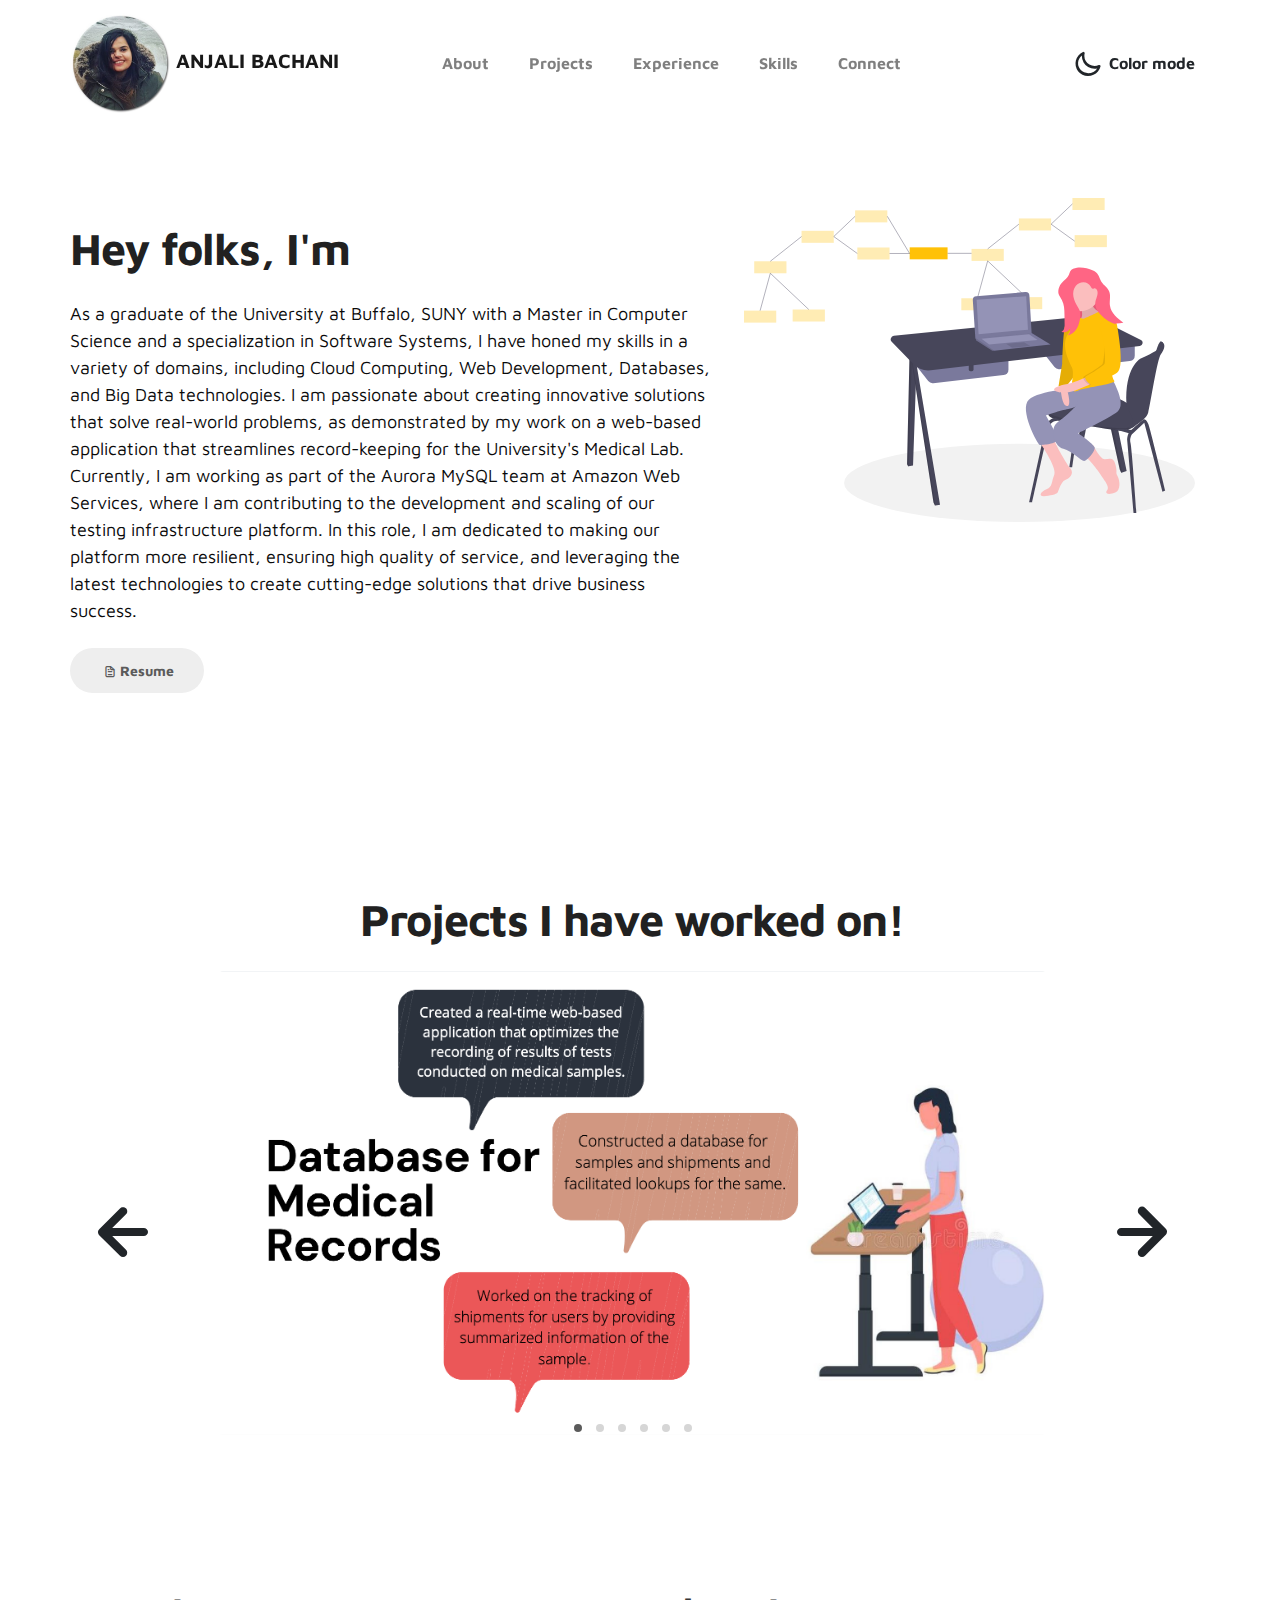
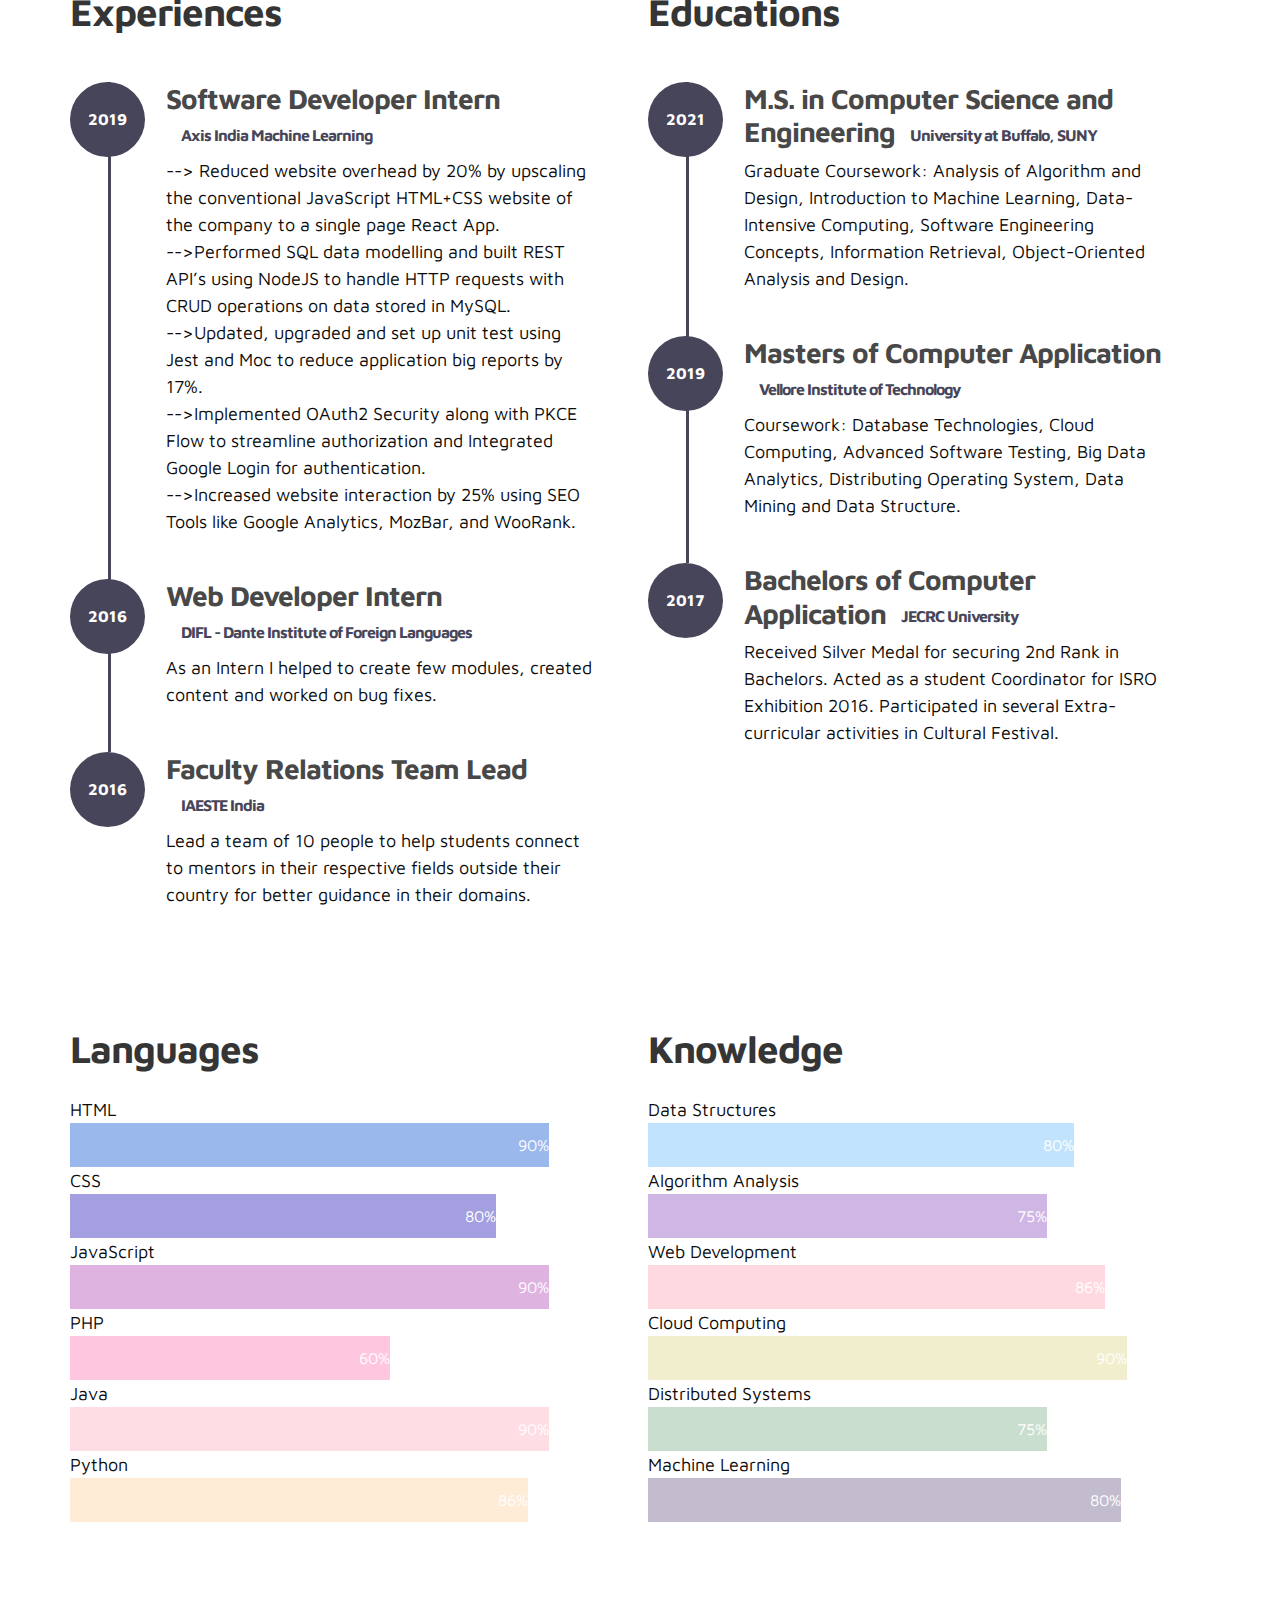
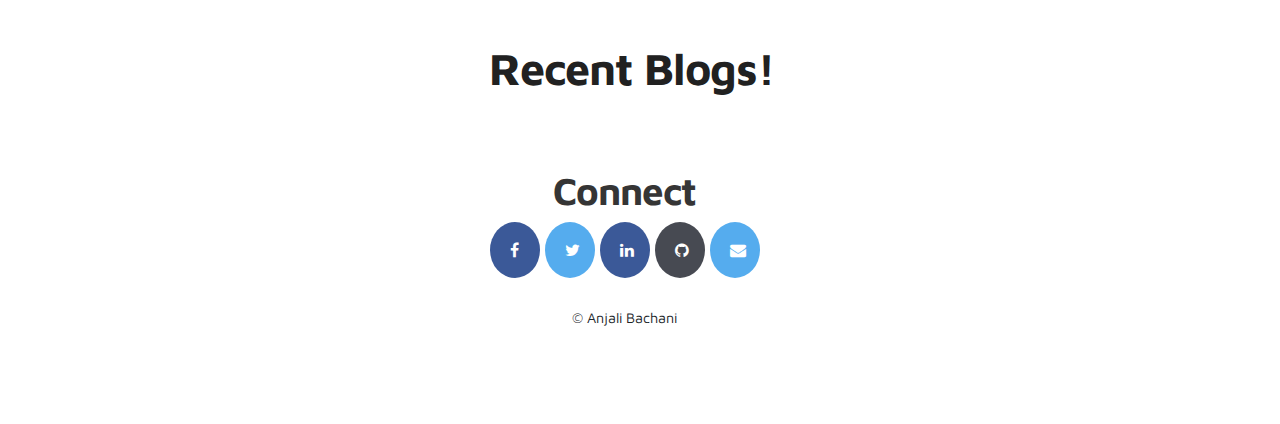
==== index.html @ e2a24930 "update" ====
<!doctype html>
<html lang="en">
  <head>
    <meta charset="utf-8">
    <meta name="viewport" content="width=device-width, initial-scale=1, shrink-to-fit=no">
    <meta name="description" content="My Personal website">
    <meta name="author" content="Anjali Bachani">
    <meta name="image" property="og:image" content="images/project/hello.png">
    <meta name="title" property="og:title" content="My Portfolio">
    <meta property="og:type" content="Website">
    <meta name="description" property="og:description" content="Designed with HTML, CSS, JavaScript, and version control through Git.">


    <title>Anjali Bachani</title>

    <link rel="stylesheet" href="css/bootstrap.min.css">
    <link rel="stylesheet" href="css/unicons.css">
    <link rel="stylesheet" href="css/owl.carousel.min.css">
    <link rel="stylesheet" href="css/owl.theme.default.min.css">

    <link rel="stylesheet" href="css/tooplate-style.css">
    
  </head>
  <body>

    <!-- MENU -->
    <nav class="navbar navbar-expand-sm navbar-light">
        <div class="container">
            <a class="navbar-brand" href="index.html"><i><img class="circle" src="images/project/project-image06.png" width="100" height="100"></i> ANJALI BACHANI</a>

            <button class="navbar-toggler" type="button" data-toggle="collapse" data-target="#navbarNav" aria-controls="navbarNav" aria-expanded="false"
                aria-label="Toggle navigation">
                <span class="navbar-toggler-icon"></span>
                <span class="navbar-toggler-icon"></span>
                <span class="navbar-toggler-icon"></span>
            </button>

            <div class="collapse navbar-collapse" id="navbarNav">
                <ul class="navbar-nav mx-auto">
                    <li class="nav-item">
                        <a href="#about" class="nav-link"><span data-hover="About">About</span></a>
                    </li>
                    <li class="nav-item">
                        <a href="#project" class="nav-link"><span data-hover="Projects">Projects</span></a>
                    </li>
                    <li class="nav-item">
                        <a href="#experience" class="nav-link"><span data-hover="Experience">Experience</span></a>
                    </li>
                    <li class="nav-item">
                        <a href="#skills" class="nav-link"><span data-hover="Skills">Skills</span></a>
                    </li>
                    <li class="nav-item">
                        <a href="#contact" class="nav-link"><span data-hover="Connect">Connect</span></a>
                    </li>
                </ul>

                <ul class="navbar-nav ml-lg-auto">
                    <div class="ml-lg-4">
                      <div class="color-mode d-lg-flex justify-content-center align-items-center">
                        <i class="color-mode-icon"></i>
                        Color mode
                      </div>
                    </div>
                </ul>
            </div>
        </div>
    </nav>

    <!-- ABOUT -->
    <section class="about full-screen d-lg-flex justify-content-center align-items-center" id="about">
        <div class="container">
            <div class="row">
                
                <div class="col-lg-7 col-md-12 col-12 d-flex align-items-center">
                    <div class="about-text">
                        <!--<small class="small-text">Welcome to <span class="mobile-block">my portfolio website!</span></small>-->
                        <h1 class="animated animated-text">
                            <span class="mr-2">Hey folks, I'm</span>
                                <div class="animated-info">
                                    <span class="animated-item">Anjali Bachani</span>
                                    <span class="animated-item">Grad Student</span>
                                    <span class="animated-item">Soft. Engineer</span>
                                </div>
                        </h1>

                        <p>As a graduate of the University at Buffalo, SUNY with a Master in Computer Science and a specialization in Software Systems, I have honed my skills in a variety of domains, including Cloud Computing, Web Development, Databases, and Big Data technologies. I am passionate about creating innovative solutions that solve real-world problems, as demonstrated by my work on a web-based application that streamlines record-keeping for the University's Medical Lab.</p>

                        <p>Currently, I am working as part of the Aurora MySQL team at Amazon Web Services, where I am contributing to the development and scaling of our testing infrastructure platform. In this role, I am dedicated to making our platform more resilient, ensuring high quality of service, and leveraging the latest technologies to create cutting-edge solutions that drive business success.</p>
                        
                        <div class="custom-btn-group mt-4">
                          <a href="Anjali_Bachani.pdf" class="btn mr-lg-2 custom-btn"><i class='uil uil-file-alt'></i>Resume</a>
                          
                        </div>
                    </div>
                </div>

                <div class="col-lg-5 col-md-12 col-12">
                    <div class="about-image svg">
                        <img src="images/undraw/undraw_software_engineer_lvl5.svg" class="img-fluid" alt="svg image">
                    </div>
                </div>

            </div>
        </div>
    </section>

    <!-- PROJECTS -->
    <section class="project py-5" id="project">
        <div class="container">
                
                <div class="row">
                  <div class="col-lg-11 text-center mx-auto col-12">

                      <div class="col-lg-8 mx-auto">
                        <h1>Projects I have worked on!</h1>
                      </div>

                      <div class="owl-carousel owl-theme">
                        <div class="item">
                          <div class="project-info">
                            <img src="images/project/project-image01.png" class="img-fluid" alt="project image">
                          </div>
                        </div>

                        <div class="item">
                          <div class="project-info">
                            <img src="images/project/project-image02.png" class="img-fluid" alt="project image">
                          </div>
                        </div>

                        <div class="item">
                          <div class="project-info">
                            <img src="images/project/project-image03.png" class="img-fluid" alt="project image">
                          </div>
                        </div>

                        <div class="item">
                          <div class="project-info">
                            <img src="images/project/project-image04.png" class="img-fluid" alt="project image">
                          </div>
                        </div>

                        <div class="item">
                          <div class="project-info">
                            <img src="images/project/project-image05.png" class="img-fluid" alt="project image">
                          </div>
                        </div>

                        <div class="item">
                          <div class="project-info">
                            <img src="images/project/project-image07.png" class="img-fluid" alt="project image">
                          </div>
                        </div>
                      </div>

                  </div>
                </div>
        </div>
    </section>

    <!-- FEATURES -->
    <section class="resume py-5 d-lg-flex justify-content-center align-items-center" id="experience">
        <div class="container">
            <div class="row">

                <div class="col-lg-6 col-12">
                  <h2 class="mb-4">Experiences</h2>

                    <div class="timeline">
                        <div class="timeline-wrapper">
                             <div class="timeline-yr">
                                  <span>2019</span>
                             </div>
                             <div class="timeline-info">
                                  <h3><span>Software Developer Intern</span><small>Axis India Machine Learning</small></h3>
                                  <p>--> Reduced website overhead by 20% by upscaling the conventional JavaScript HTML+CSS website of the company to a single page React App.</p>
                                  <p>-->Performed SQL data modelling and built REST API’s using NodeJS to handle HTTP requests with CRUD operations on data stored in MySQL.</p>
                                  <p>-->Updated, upgraded and set up unit test using Jest and Moc to reduce application big reports by 17%.</p>
                                  <p>-->Implemented OAuth2 Security along with PKCE Flow to streamline authorization and Integrated Google Login for authentication.</p>
                                  <p>-->Increased website interaction by 25% using SEO Tools like Google Analytics, MozBar, and WooRank.</p>
                             </div>
                        </div>

                        <div class="timeline-wrapper">
                            <div class="timeline-yr">
                                <span>2016</span>
                            </div>
                            <div class="timeline-info">
                                <h3><span>Web Developer Intern</span><small>DIFL - Dante Institute of Foreign Languages</small></h3>
                                <p>As an Intern I helped to create few modules, created content and worked on bug fixes.</p>
                            </div>
                        </div>

                        <div class="timeline-wrapper">
                            <div class="timeline-yr">
                                <span>2016</span>
                            </div>
                            <div class="timeline-info">
                                <h3><span>Faculty Relations Team Lead<small>IAESTE India</small></h3>
                                <p>Lead a team of 10 people to help students connect to mentors in their respective fields outside their country for better guidance in their domains.</p>
                            </div>
                        </div>
                    </div>
                </div>

                <div class="col-lg-6 col-12">
                  <h2 class="mb-4 mobile-mt-2">Educations</h2>

                    <div class="timeline">
                        <div class="timeline-wrapper">
                             <div class="timeline-yr">
                                  <span>2021</span>
                             </div>
                             <div class="timeline-info">
                                  <h3><span>M.S. in Computer Science and Engineering</span><small>University at Buffalo, SUNY</small></h3>
                                  <p>Graduate Coursework:
                                    Analysis of Algorithm and Design, Introduction to Machine Learning, Data-Intensive Computing, Software Engineering Concepts, Information Retrieval, Object-Oriented Analysis and Design.</p>
                             </div>
                        </div>

                        <div class="timeline-wrapper">
                            <div class="timeline-yr">
                                <span>2019</span>
                            </div>
                            <div class="timeline-info">
                                <h3><span>Masters of Computer Application</span><small>Vellore Institute of Technology</small></h3>
                                <p>Coursework:
                                  Database Technologies, Cloud Computing, Advanced Software Testing, Big Data Analytics, Distributing Operating System, Data Mining and Data Structure.</p>
                            </div>
                        </div>
                        
                        <div class="timeline-wrapper">
                            <div class="timeline-yr">
                                <span>2017</span>
                            </div>
                            <div class="timeline-info">
                                <h3><span>Bachelors of Computer Application</span><small>JECRC University</small></h3>
                                <p>Received Silver Medal for securing 2nd Rank in Bachelors. Acted as a student Coordinator for ISRO Exhibition 2016. Participated in several Extra-curricular activities in Cultural Festival.</p>
                            </div>
                        </div>

                    </div>
                </div>
                
            </div>
        </div>
    </section>

    <section class="resume py-5 d-lg-flex justify-content-center align-items-center" id="skills">
        <div class="container">
                <div class="row">
                  <div class="col-lg-6 col-12">

                      <h2 class="mb-4">Languages</h2>

                          <p>HTML</p>
                          <div class="container">
                            <div class="skills html">90% </div>
                          </div>

                          <p>CSS</p>
                          <div class="container">
                            <div class="skills css">80% </div>
                          </div>

                          <p>JavaScript</p>
                          <div class="container">
                            <div class="skills js">90% </div>
                          </div>

                          <p>PHP</p>
                          <div class="container">
                            <div class="skills php">60% </div>
                          </div>

                            <p>Java</p>
                            <div class="container">
                              <div class="skills java">90% </div>
                            </div>

                            <p>Python</p>
                            <div class="container">
                              <div class="skills python">86% </div>
                            </div>

                    </div>

                        <div class="col-lg-6 col-12">
                          <h2 class="mb-4 mobile-mt-2">Knowledge</h2>

                            <p>Data Structures</p>
                            <div class="container">
                              <div class="skills data">80% </div>
                            </div>

                            <p>Algorithm Analysis</p>
                            <div class="container">
                              <div class="skills algo">75% </div>
                            </div>

                            <p>Web Development</p>
                            <div class="container">
                              <div class="skills wd">86% </div>
                            </div>
                            <p>Cloud Computing</p>
                            <div class="container">
                              <div class="skills cc">90% </div>
                            </div>

                            <p>Distributed Systems</p>
                            <div class="container">
                              <div class="skills ds">75% </div>
                            </div>

                            <p>Machine Learning</p>
                            <div class="container">
                              <div class="skills ml">80% </div>
                            </div>
                          </div>
                </div>
        </div>
      </section>
      <section class="project py-5" id="project">
        <div class="container">
                
                <div class="row">
                  <div class="col-lg-11 text-center mx-auto col-12">

                      <div class="col-lg-8 mx-auto">
                        <h1>Recent Blogs!</h1>
                      </div>
           


    <!-- FOOTER -->
      <footer class="footer py-5" id="contact">
          <div class="container">
               <div class="row">
                    <div class="col-lg-11 text-center mx-auto col-12">  
                      <div class="col-lg-8 mx-auto">  
                        <h2>Connect</h2> 
                      <!-- Add icon library -->
                      <link rel="stylesheet" href="https://cdnjs.cloudflare.com/ajax/libs/font-awesome/4.7.0/css/font-awesome.min.css">
                        <!-- Add font awesome icons -->
                        <a href="https://www.facebook.com/anjali.bachani.9/" class="fa fa-facebook"></a>
                        <a href="https://twitter.com/Anjali77623049" class="fa fa-twitter"></a>    
                        <a href="https://www.linkedin.com/in/anjalibachani/" class="fa fa-linkedin"></a>
                        <a href="https://github.com/anjalibachani" class="fa fa-github"></a>
                        <a href="mailto:abachani@buffalo.edu" class="fa fa-envelope"></a>
                        <ul class="copyright">
							<li>&copy; Anjali Bachani</li>
					  	</ul>
                      </div>
                      </div>
                    </div>
              </div>
          </div>
      </footer>

    <script src="js/jquery-3.3.1.min.js"></script>
    <script src="js/popper.min.js"></script>
    <script src="js/bootstrap.min.js"></script>
    <script src="js/Headroom.js"></script>
    <script src="js/jQuery.headroom.js"></script>
    <script src="js/owl.carousel.min.js"></script>
    <script src="js/smoothscroll.js"></script>
    <script src="js/custom.js"></script>

  </body>
</html>
---- css/unicons.css ----
@font-face {
  font-family: 'unicons';
  src: url('../font/unicons.eot?42479262');
  src: url('../font/unicons.eot?42479262#iefix') format('embedded-opentype'),
       url('../font/unicons.woff2?42479262') format('woff2'),
       url('../font/unicons.woff?42479262') format('woff'),
       url('../font/unicons.ttf?42479262') format('truetype'),
       url('../font/unicons.svg?42479262#unicons') format('svg');
  font-weight: normal;
  font-style: normal;
}
/* Chrome hack: SVG is rendered more smooth in Windozze. 100% magic, uncomment if you need it. */
/* Note, that will break hinting! In other OS-es font will be not as sharp as it could be */
/*
@media screen and (-webkit-min-device-pixel-ratio:0) {
  @font-face {
    font-family: 'unicons';
    src: url('../font/unicons.svg?42479262#unicons') format('svg');
  }
}
*/
 
 [class^="uil-"]:before, [class*=" uil-"]:before {
  font-family: "unicons";
  font-style: normal;
  font-weight: normal;
  speak: none;
 
  display: inline-block;
  text-decoration: inherit;
  width: 1em;
  margin-right: .2em;
  text-align: center;
  /* opacity: .8; */
 
  /* For safety - reset parent styles, that can break glyph codes*/
  font-variant: normal;
  text-transform: none;
 
  /* fix buttons height, for twitter bootstrap */
  line-height: 1em;
 
  /* Animation center compensation - margins should be symmetric */
  /* remove if not needed */
  margin-left: .2em;
 
  /* you can be more comfortable with increased icons size */
  /* font-size: 120%; */
 
  /* Font smoothing. That was taken from TWBS */
  -webkit-font-smoothing: antialiased;
  -moz-osx-font-smoothing: grayscale;
 
  /* Uncomment for 3D effect */
  /* text-shadow: 1px 1px 1px rgba(127, 127, 127, 0.3); */
}
 
.uil-abacus:before { content: '\e800'; } /* '' */
.uil-accessible-icon-alt:before { content: '\e801'; } /* '' */
.uil-adjust-alt:before { content: '\e802'; } /* '' */
.uil-adjust-circle:before { content: '\e803'; } /* '' */
.uil-adjust-half:before { content: '\e804'; } /* '' */
.uil-adjust:before { content: '\e805'; } /* '' */
.uil-airplay:before { content: '\e806'; } /* '' */
.uil-align-alt:before { content: '\e807'; } /* '' */
.uil-align-center-alt:before { content: '\e808'; } /* '' */
.uil-align-center-h:before { content: '\e809'; } /* '' */
.uil-align-center-justify:before { content: '\e80a'; } /* '' */
.uil-align-center-v:before { content: '\e80b'; } /* '' */
.uil-align-center:before { content: '\e80c'; } /* '' */
.uil-align-justify:before { content: '\e80d'; } /* '' */
.uil-align-left-justify:before { content: '\e80e'; } /* '' */
.uil-align-left:before { content: '\e80f'; } /* '' */
.uil-align-letter-right:before { content: '\e810'; } /* '' */
.uil-align-right-justify:before { content: '\e811'; } /* '' */
.uil-align-right:before { content: '\e812'; } /* '' */
.uil-align:before { content: '\e813'; } /* '' */
.uil-ambulance:before { content: '\e814'; } /* '' */
.uil-analysis:before { content: '\e815'; } /* '' */
.uil-analytics:before { content: '\e816'; } /* '' */
.uil-anchor:before { content: '\e817'; } /* '' */
.uil-android-phone-slash:before { content: '\e818'; } /* '' */
.uil-angle-double-down:before { content: '\e819'; } /* '' */
.uil-angle-double-left:before { content: '\e81a'; } /* '' */
.uil-angle-double-right:before { content: '\e81b'; } /* '' */
.uil-angle-double-up:before { content: '\e81c'; } /* '' */
.uil-angle-down:before { content: '\e81d'; } /* '' */
.uil-angle-left:before { content: '\e81e'; } /* '' */
.uil-angle-right-b:before { content: '\e81f'; } /* '' */
.uil-angle-right:before { content: '\e820'; } /* '' */
.uil-angle-up:before { content: '\e821'; } /* '' */
.uil-annoyed-alt:before { content: '\e822'; } /* '' */
.uil-annoyed:before { content: '\e823'; } /* '' */
.uil-apps:before { content: '\e824'; } /* '' */
.uil-archive-alt:before { content: '\e825'; } /* '' */
.uil-archive:before { content: '\e826'; } /* '' */
.uil-arrow-break:before { content: '\e827'; } /* '' */
.uil-arrow-circle-down:before { content: '\e828'; } /* '' */
.uil-arrow-circle-left:before { content: '\e829'; } /* '' */
.uil-arrow-circle-right:before { content: '\e82a'; } /* '' */
.uil-arrow-circle-up:before { content: '\e82b'; } /* '' */
.uil-arrow-compress-h:before { content: '\e82c'; } /* '' */
.uil-arrow-down-left:before { content: '\e82d'; } /* '' */
.uil-arrow-down-right:before { content: '\e82e'; } /* '' */
.uil-arrow-down:before { content: '\e82f'; } /* '' */
.uil-arrow-from-right:before { content: '\e830'; } /* '' */
.uil-arrow-from-top:before { content: '\e831'; } /* '' */
.uil-arrow-growth:before { content: '\e832'; } /* '' */
.uil-arrow-left:before { content: '\e833'; } /* '' */
.uil-arrow-random:before { content: '\e834'; } /* '' */
.uil-arrow-resize-diagonal:before { content: '\e835'; } /* '' */
.uil-arrow-right:before { content: '\e836'; } /* '' */
.uil-arrow-to-bottom:before { content: '\e837'; } /* '' */
.uil-arrow-to-right:before { content: '\e838'; } /* '' */
.uil-arrow-up-left:before { content: '\e839'; } /* '' */
.uil-arrow-up-right:before { content: '\e83a'; } /* '' */
.uil-arrow-up:before { content: '\e83b'; } /* '' */
.uil-arrows-h-alt:before { content: '\e83c'; } /* '' */
.uil-arrows-h:before { content: '\e83d'; } /* '' */
.uil-arrows-left-down:before { content: '\e83e'; } /* '' */
.uil-arrows-maximize:before { content: '\e83f'; } /* '' */
.uil-arrows-merge:before { content: '\e840'; } /* '' */
.uil-arrows-resize-h:before { content: '\e841'; } /* '' */
.uil-arrows-resize-v:before { content: '\e842'; } /* '' */
.uil-arrows-resize:before { content: '\e843'; } /* '' */
.uil-arrows-right-down:before { content: '\e844'; } /* '' */
.uil-arrows-shrink-h:before { content: '\e845'; } /* '' */
.uil-arrows-shrink-v:before { content: '\e846'; } /* '' */
.uil-arrows-up-right:before { content: '\e847'; } /* '' */
.uil-arrows-v-alt:before { content: '\e848'; } /* '' */
.uil-arrows-v:before { content: '\e849'; } /* '' */
.uil-at:before { content: '\e84a'; } /* '' */
.uil-atm-card:before { content: '\e84b'; } /* '' */
.uil-atom:before { content: '\e84c'; } /* '' */
.uil-auto-flash:before { content: '\e84d'; } /* '' */
.uil-award-alt:before { content: '\e84e'; } /* '' */
.uil-award:before { content: '\e84f'; } /* '' */
.uil-baby-carriage:before { content: '\e850'; } /* '' */
.uil-backpack:before { content: '\e851'; } /* '' */
.uil-backspace:before { content: '\e852'; } /* '' */
.uil-backward:before { content: '\e853'; } /* '' */
.uil-bag-alt:before { content: '\e854'; } /* '' */
.uil-bag-slash:before { content: '\e855'; } /* '' */
.uil-bag:before { content: '\e856'; } /* '' */
.uil-ball:before { content: '\e857'; } /* '' */
.uil-ban:before { content: '\e858'; } /* '' */
.uil-bars:before { content: '\e859'; } /* '' */
.uil-basketball-hoop:before { content: '\e85a'; } /* '' */
.uil-basketball:before { content: '\e85b'; } /* '' */
.uil-battery-bolt:before { content: '\e85c'; } /* '' */
.uil-battery-empty:before { content: '\e85d'; } /* '' */
.uil-bed-double:before { content: '\e85e'; } /* '' */
.uil-bed:before { content: '\e85f'; } /* '' */
.uil-bell-school:before { content: '\e860'; } /* '' */
.uil-bell-slash:before { content: '\e861'; } /* '' */
.uil-bill:before { content: '\e862'; } /* '' */
.uil-bitcoin-circle:before { content: '\e863'; } /* '' */
.uil-bitcoin:before { content: '\e864'; } /* '' */
.uil-bluetooth-b:before { content: '\e865'; } /* '' */
.uil-bolt-alt:before { content: '\e866'; } /* '' */
.uil-bolt-slash:before { content: '\e867'; } /* '' */
.uil-bolt:before { content: '\e868'; } /* '' */
.uil-book-alt:before { content: '\e869'; } /* '' */
.uil-book-medical:before { content: '\e86a'; } /* '' */
.uil-book-open:before { content: '\e86b'; } /* '' */
.uil-book-reader:before { content: '\e86c'; } /* '' */
.uil-book:before { content: '\e86d'; } /* '' */
.uil-bookmark-full:before { content: '\e86e'; } /* '' */
.uil-bookmark:before { content: '\e86f'; } /* '' */
.uil-books:before { content: '\e870'; } /* '' */
.uil-boombox:before { content: '\e871'; } /* '' */
.uil-border-alt:before { content: '\e872'; } /* '' */
.uil-border-bottom:before { content: '\e873'; } /* '' */
.uil-border-clear:before { content: '\e874'; } /* '' */
.uil-border-horizontal:before { content: '\e875'; } /* '' */
.uil-border-inner:before { content: '\e876'; } /* '' */
.uil-border-left:before { content: '\e877'; } /* '' */
.uil-border-out:before { content: '\e878'; } /* '' */
.uil-border-right:before { content: '\e879'; } /* '' */
.uil-border-top:before { content: '\e87a'; } /* '' */
.uil-border-vertical:before { content: '\e87b'; } /* '' */
.uil-box:before { content: '\e87c'; } /* '' */
.uil-briefcase-alt:before { content: '\e87d'; } /* '' */
.uil-briefcase:before { content: '\e87e'; } /* '' */
.uil-bright:before { content: '\e87f'; } /* '' */
.uil-brightness-empty:before { content: '\e880'; } /* '' */
.uil-brightness-half:before { content: '\e881'; } /* '' */
.uil-brightness-low:before { content: '\e882'; } /* '' */
.uil-brightness-minus:before { content: '\e883'; } /* '' */
.uil-brightness-plus:before { content: '\e884'; } /* '' */
.uil-brightness:before { content: '\e885'; } /* '' */
.uil-bring-bottom:before { content: '\e886'; } /* '' */
.uil-bring-front:before { content: '\e887'; } /* '' */
.uil-brush-alt:before { content: '\e888'; } /* '' */
.uil-bug:before { content: '\e889'; } /* '' */
.uil-building:before { content: '\e88a'; } /* '' */
.uil-bullseye:before { content: '\e88b'; } /* '' */
.uil-bus-alt:before { content: '\e88c'; } /* '' */
.uil-bus-school:before { content: '\e88d'; } /* '' */
.uil-bus:before { content: '\e88e'; } /* '' */
.uil-calcualtor:before { content: '\e88f'; } /* '' */
.uil-calculator-alt:before { content: '\e890'; } /* '' */
.uil-calendar-alt:before { content: '\e891'; } /* '' */
.uil-calendar-slash:before { content: '\e892'; } /* '' */
.uil-calender:before { content: '\e893'; } /* '' */
.uil-calling:before { content: '\e894'; } /* '' */
.uil-camera-plus:before { content: '\e895'; } /* '' */
.uil-camera-slash:before { content: '\e896'; } /* '' */
.uil-camera:before { content: '\e897'; } /* '' */
.uil-cancel:before { content: '\e898'; } /* '' */
.uil-capsule:before { content: '\e899'; } /* '' */
.uil-capture:before { content: '\e89a'; } /* '' */
.uil-car-sideview:before { content: '\e89b'; } /* '' */
.uil-car-slash:before { content: '\e89c'; } /* '' */
.uil-car-wash:before { content: '\e89d'; } /* '' */
.uil-car:before { content: '\e89e'; } /* '' */
.uil-card-atm:before { content: '\e89f'; } /* '' */
.uil-caret-right:before { content: '\e8a0'; } /* '' */
.uil-cart:before { content: '\e8a1'; } /* '' */
.uil-cell:before { content: '\e8a2'; } /* '' */
.uil-celsius:before { content: '\e8a3'; } /* '' */
.uil-chart-bar-alt:before { content: '\e8a4'; } /* '' */
.uil-chart-bar:before { content: '\e8a5'; } /* '' */
.uil-chart-down:before { content: '\e8a6'; } /* '' */
.uil-chart-growth-alt:before { content: '\e8a7'; } /* '' */
.uil-chart-growth:before { content: '\e8a8'; } /* '' */
.uil-chart-line:before { content: '\e8a9'; } /* '' */
.uil-chart-pie-alt:before { content: '\e8aa'; } /* '' */
.uil-chart-pie:before { content: '\e8ab'; } /* '' */
.uil-chart:before { content: '\e8ac'; } /* '' */
.uil-chat-bubble-user:before { content: '\e8ad'; } /* '' */
.uil-chat-info:before { content: '\e8ae'; } /* '' */
.uil-chat:before { content: '\e8af'; } /* '' */
.uil-check-circle:before { content: '\e8b0'; } /* '' */
.uil-check-square:before { content: '\e8b1'; } /* '' */
.uil-check:before { content: '\e8b2'; } /* '' */
.uil-circle-layer:before { content: '\e8b3'; } /* '' */
.uil-circle:before { content: '\e8b4'; } /* '' */
.uil-circuit:before { content: '\e8b5'; } /* '' */
.uil-clapper-board:before { content: '\e8b6'; } /* '' */
.uil-clipboard-alt:before { content: '\e8b7'; } /* '' */
.uil-clipboard-blank:before { content: '\e8b8'; } /* '' */
.uil-clipboard-notes:before { content: '\e8b9'; } /* '' */
.uil-clipboard:before { content: '\e8ba'; } /* '' */
.uil-clock-eight:before { content: '\e8bb'; } /* '' */
.uil-clock-five:before { content: '\e8bc'; } /* '' */
.uil-clock-nine:before { content: '\e8bd'; } /* '' */
.uil-clock-seven:before { content: '\e8be'; } /* '' */
.uil-clock-ten:before { content: '\e8bf'; } /* '' */
.uil-clock-three:before { content: '\e8c0'; } /* '' */
.uil-clock-two:before { content: '\e8c1'; } /* '' */
.uil-clock:before { content: '\e8c2'; } /* '' */
.uil-closed-captioning:before { content: '\e8c3'; } /* '' */
.uil-cloud-block:before { content: '\e8c4'; } /* '' */
.uil-cloud-bookmark:before { content: '\e8c5'; } /* '' */
.uil-cloud-check:before { content: '\e8c6'; } /* '' */
.uil-cloud-computing:before { content: '\e8c7'; } /* '' */
.uil-cloud-data-connection:before { content: '\e8c8'; } /* '' */
.uil-cloud-database-tree:before { content: '\e8c9'; } /* '' */
.uil-cloud-download:before { content: '\e8ca'; } /* '' */
.uil-cloud-drizzle:before { content: '\e8cb'; } /* '' */
.uil-cloud-exclamation:before { content: '\e8cc'; } /* '' */
.uil-cloud-hail:before { content: '\e8cd'; } /* '' */
.uil-cloud-heart:before { content: '\e8ce'; } /* '' */
.uil-cloud-info:before { content: '\e8cf'; } /* '' */
.uil-cloud-lock:before { content: '\e8d0'; } /* '' */
.uil-cloud-meatball:before { content: '\e8d1'; } /* '' */
.uil-cloud-moon-hail:before { content: '\e8d2'; } /* '' */
.uil-cloud-moon-meatball:before { content: '\e8d3'; } /* '' */
.uil-cloud-moon-rain:before { content: '\e8d4'; } /* '' */
.uil-cloud-moon-showers:before { content: '\e8d5'; } /* '' */
.uil-cloud-moon:before { content: '\e8d6'; } /* '' */
.uil-cloud-question:before { content: '\e8d7'; } /* '' */
.uil-cloud-rain-sun:before { content: '\e8d8'; } /* '' */
.uil-cloud-rain:before { content: '\e8d9'; } /* '' */
.uil-cloud-redo:before { content: '\e8da'; } /* '' */
.uil-cloud-set:before { content: '\e8db'; } /* '' */
.uil-cloud-share:before { content: '\e8dc'; } /* '' */
.uil-cloud-shield:before { content: '\e8dd'; } /* '' */
.uil-cloud-showers-alt:before { content: '\e8de'; } /* '' */
.uil-cloud-showers-heavy:before { content: '\e8df'; } /* '' */
.uil-cloud-showers:before { content: '\e8e0'; } /* '' */
.uil-cloud-slash:before { content: '\e8e1'; } /* '' */
.uil-cloud-sun-hail:before { content: '\e8e2'; } /* '' */
.uil-cloud-sun-meatball:before { content: '\e8e3'; } /* '' */
.uil-cloud-sun-rain-alt:before { content: '\e8e4'; } /* '' */
.uil-cloud-sun-rain:before { content: '\e8e5'; } /* '' */
.uil-cloud-sun-tear:before { content: '\e8e6'; } /* '' */
.uil-cloud-sun:before { content: '\e8e7'; } /* '' */
.uil-cloud-times:before { content: '\e8e8'; } /* '' */
.uil-cloud-unlock:before { content: '\e8e9'; } /* '' */
.uil-cloud-upload:before { content: '\e8ea'; } /* '' */
.uil-cloud-wifi:before { content: '\e8eb'; } /* '' */
.uil-cloud-wind:before { content: '\e8ec'; } /* '' */
.uil-cloud:before { content: '\e8ed'; } /* '' */
.uil-clouds:before { content: '\e8ee'; } /* '' */
.uil-club:before { content: '\e8ef'; } /* '' */
.uil-code:before { content: '\e8f0'; } /* '' */
.uil-coffee:before { content: '\e8f1'; } /* '' */
.uil-cog:before { content: '\e8f2'; } /* '' */
.uil-coins:before { content: '\e8f3'; } /* '' */
.uil-columns:before { content: '\e8f4'; } /* '' */
.uil-comment-alt-block:before { content: '\e8f5'; } /* '' */
.uil-comment-alt-chart-lines:before { content: '\e8f6'; } /* '' */
.uil-comment-alt-check:before { content: '\e8f7'; } /* '' */
.uil-comment-alt-dots:before { content: '\e8f8'; } /* '' */
.uil-comment-alt-download:before { content: '\e8f9'; } /* '' */
.uil-comment-alt-edit:before { content: '\e8fa'; } /* '' */
.uil-comment-alt-exclamation:before { content: '\e8fb'; } /* '' */
.uil-comment-alt-heart:before { content: '\e8fc'; } /* '' */
.uil-comment-alt-image:before { content: '\e8fd'; } /* '' */
.uil-comment-alt-info:before { content: '\e8fe'; } /* '' */
.uil-comment-alt-lines:before { content: '\e8ff'; } /* '' */
.uil-comment-alt-lock:before { content: '\e900'; } /* '' */
.uil-comment-alt-medical:before { content: '\e901'; } /* '' */
.uil-comment-alt-message:before { content: '\e902'; } /* '' */
.uil-comment-alt-notes:before { content: '\e903'; } /* '' */
.uil-comment-alt-plus:before { content: '\e904'; } /* '' */
.uil-comment-alt-question:before { content: '\e905'; } /* '' */
.uil-comment-alt-redo:before { content: '\e906'; } /* '' */
.uil-comment-alt-search:before { content: '\e907'; } /* '' */
.uil-comment-alt-share:before { content: '\e908'; } /* '' */
.uil-comment-alt-shield:before { content: '\e909'; } /* '' */
.uil-comment-alt-upload:before { content: '\e90a'; } /* '' */
.uil-comment-alt-verify:before { content: '\e90b'; } /* '' */
.uil-comment-alt:before { content: '\e90c'; } /* '' */
.uil-comment-block:before { content: '\e90d'; } /* '' */
.uil-comment-chart-line:before { content: '\e90e'; } /* '' */
.uil-comment-check:before { content: '\e90f'; } /* '' */
.uil-comment-dots:before { content: '\e910'; } /* '' */
.uil-comment-download:before { content: '\e911'; } /* '' */
.uil-comment-edit:before { content: '\e912'; } /* '' */
.uil-comment-exclamation:before { content: '\e913'; } /* '' */
.uil-comment-heart:before { content: '\e914'; } /* '' */
.uil-comment-image:before { content: '\e915'; } /* '' */
.uil-comment-info-alt:before { content: '\e916'; } /* '' */
.uil-comment-info:before { content: '\e917'; } /* '' */
.uil-comment-lines:before { content: '\e918'; } /* '' */
.uil-comment-lock:before { content: '\e919'; } /* '' */
.uil-comment-medical:before { content: '\e91a'; } /* '' */
.uil-comment-message:before { content: '\e91b'; } /* '' */
.uil-comment-notes:before { content: '\e91c'; } /* '' */
.uil-comment-plus:before { content: '\e91d'; } /* '' */
.uil-comment-question:before { content: '\e91e'; } /* '' */
.uil-comment-redo:before { content: '\e91f'; } /* '' */
.uil-comment-search:before { content: '\e920'; } /* '' */
.uil-comment-share:before { content: '\e921'; } /* '' */
.uil-comment-shield:before { content: '\e922'; } /* '' */
.uil-comment-slash:before { content: '\e923'; } /* '' */
.uil-comment-upload:before { content: '\e924'; } /* '' */
.uil-comment-verify:before { content: '\e925'; } /* '' */
.uil-comment:before { content: '\e926'; } /* '' */
.uil-comments-alt:before { content: '\e927'; } /* '' */
.uil-comments:before { content: '\e928'; } /* '' */
.uil-commnet-alt-slash:before { content: '\e929'; } /* '' */
.uil-compact-disc:before { content: '\e92a'; } /* '' */
.uil-compass:before { content: '\e92b'; } /* '' */
.uil-compress-alt-left:before { content: '\e92c'; } /* '' */
.uil-compress-alt:before { content: '\e92d'; } /* '' */
.uil-compress-arrows:before { content: '\e92e'; } /* '' */
.uil-compress-lines:before { content: '\e92f'; } /* '' */
.uil-compress-point:before { content: '\e930'; } /* '' */
.uil-compress-v:before { content: '\e931'; } /* '' */
.uil-compress:before { content: '\e932'; } /* '' */
.uil-computer-mouse:before { content: '\e933'; } /* '' */
.uil-confused:before { content: '\e934'; } /* '' */
.uil-constructor:before { content: '\e935'; } /* '' */
.uil-copy-alt:before { content: '\e936'; } /* '' */
.uil-copy-landscape:before { content: '\e937'; } /* '' */
.uil-copy:before { content: '\e938'; } /* '' */
.uil-copyright:before { content: '\e939'; } /* '' */
.uil-corner-down-left:before { content: '\e93a'; } /* '' */
.uil-corner-down-right-alt:before { content: '\e93b'; } /* '' */
.uil-corner-down-right:before { content: '\e93c'; } /* '' */
.uil-corner-left-down:before { content: '\e93d'; } /* '' */
.uil-corner-right-down:before { content: '\e93e'; } /* '' */
.uil-corner-up-left-alt:before { content: '\e93f'; } /* '' */
.uil-corner-up-left:before { content: '\e940'; } /* '' */
.uil-corner-up-right-alt:before { content: '\e941'; } /* '' */
.uil-corner-up-right:before { content: '\e942'; } /* '' */
.uil-creative-commons-pd-alt:before { content: '\e943'; } /* '' */
.uil-creative-commons-pd:before { content: '\e944'; } /* '' */
.uil-crockery:before { content: '\e945'; } /* '' */
.uil-crop-alt-rotate-left:before { content: '\e946'; } /* '' */
.uil-crop-alt-rotate-right:before { content: '\e947'; } /* '' */
.uil-crop-alt:before { content: '\e948'; } /* '' */
.uil-crosshair-alt:before { content: '\e949'; } /* '' */
.uil-crosshair:before { content: '\e94a'; } /* '' */
.uil-crosshairs:before { content: '\e94b'; } /* '' */
.uil-cube:before { content: '\e94c'; } /* '' */
.uil-data-sharing:before { content: '\e94d'; } /* '' */
.uil-database-alt:before { content: '\e94e'; } /* '' */
.uil-database:before { content: '\e94f'; } /* '' */
.uil-desert:before { content: '\e950'; } /* '' */
.uil-desktop-alt-slash:before { content: '\e951'; } /* '' */
.uil-desktop-alt:before { content: '\e952'; } /* '' */
.uil-desktop-cloud-alt:before { content: '\e953'; } /* '' */
.uil-desktop-slash:before { content: '\e954'; } /* '' */
.uil-desktop:before { content: '\e955'; } /* '' */
.uil-dialpad-alt:before { content: '\e956'; } /* '' */
.uil-dialpad:before { content: '\e957'; } /* '' */
.uil-diamond:before { content: '\e958'; } /* '' */
.uil-diary-alt:before { content: '\e959'; } /* '' */
.uil-diary:before { content: '\e95a'; } /* '' */
.uil-dice-five:before { content: '\e95b'; } /* '' */
.uil-dice-four:before { content: '\e95c'; } /* '' */
.uil-dice-one:before { content: '\e95d'; } /* '' */
.uil-dice-six:before { content: '\e95e'; } /* '' */
.uil-dice-three:before { content: '\e95f'; } /* '' */
.uil-dice-two:before { content: '\e960'; } /* '' */
.uil-direction:before { content: '\e961'; } /* '' */
.uil-directions:before { content: '\e962'; } /* '' */
.uil-dizzy-meh:before { content: '\e963'; } /* '' */
.uil-dna:before { content: '\e964'; } /* '' */
.uil-document-layout-center:before { content: '\e965'; } /* '' */
.uil-document-layout-left:before { content: '\e966'; } /* '' */
.uil-document-layout-right:before { content: '\e967'; } /* '' */
.uil-document:before { content: '\e968'; } /* '' */
.uil-dollar-alt:before { content: '\e969'; } /* '' */
.uil-dollar-sign-alt:before { content: '\e96a'; } /* '' */
.uil-dollar-sign:before { content: '\e96b'; } /* '' */
.uil-down-arrow:before { content: '\e96c'; } /* '' */
.uil-download-alt:before { content: '\e96d'; } /* '' */
.uil-dribbble:before { content: '\e96e'; } /* '' */
.uil-drill:before { content: '\e96f'; } /* '' */
.uil-dropbox:before { content: '\e970'; } /* '' */
.uil-dumbbell:before { content: '\e971'; } /* '' */
.uil-edit-alt:before { content: '\e972'; } /* '' */
.uil-edit:before { content: '\e973'; } /* '' */
.uil-ellipsis-h:before { content: '\e974'; } /* '' */
.uil-ellipsis-v:before { content: '\e975'; } /* '' */
.uil-emoji:before { content: '\e976'; } /* '' */
.uil-enter:before { content: '\e977'; } /* '' */
.uil-entry:before { content: '\e978'; } /* '' */
.uil-envelope-add:before { content: '\e979'; } /* '' */
.uil-envelope-alt:before { content: '\e97a'; } /* '' */
.uil-envelope-block:before { content: '\e97b'; } /* '' */
.uil-envelope-bookmark:before { content: '\e97c'; } /* '' */
.uil-envelope-check:before { content: '\e97d'; } /* '' */
.uil-envelope-download-alt:before { content: '\e97e'; } /* '' */
.uil-envelope-download:before { content: '\e97f'; } /* '' */
.uil-envelope-edit:before { content: '\e980'; } /* '' */
.uil-envelope-exclamation:before { content: '\e981'; } /* '' */
.uil-envelope-heart:before { content: '\e982'; } /* '' */
.uil-envelope-info:before { content: '\e983'; } /* '' */
.uil-envelope-lock:before { content: '\e984'; } /* '' */
.uil-envelope-minus:before { content: '\e985'; } /* '' */
.uil-envelope-open:before { content: '\e986'; } /* '' */
.uil-envelope-question:before { content: '\e987'; } /* '' */
.uil-envelope-receive:before { content: '\e988'; } /* '' */
.uil-envelope-redo:before { content: '\e989'; } /* '' */
.uil-envelope-search:before { content: '\e98a'; } /* '' */
.uil-envelope-send:before { content: '\e98b'; } /* '' */
.uil-envelope-share:before { content: '\e98c'; } /* '' */
.uil-envelope-shield:before { content: '\e98d'; } /* '' */
.uil-envelope-star:before { content: '\e98e'; } /* '' */
.uil-envelope-times:before { content: '\e98f'; } /* '' */
.uil-envelope-upload-alt:before { content: '\e990'; } /* '' */
.uil-envelope-upload:before { content: '\e991'; } /* '' */
.uil-envelope:before { content: '\e992'; } /* '' */
.uil-envelopes:before { content: '\e993'; } /* '' */
.uil-equal-circle:before { content: '\e994'; } /* '' */
.uil-euro-circle:before { content: '\e995'; } /* '' */
.uil-euro:before { content: '\e996'; } /* '' */
.uil-exchange-alt:before { content: '\e997'; } /* '' */
.uil-exchange:before { content: '\e998'; } /* '' */
.uil-exclamation-circle:before { content: '\e999'; } /* '' */
.uil-exclamation-octagon:before { content: '\e99a'; } /* '' */
.uil-exclamation-triangle:before { content: '\e99b'; } /* '' */
.uil-exclude:before { content: '\e99c'; } /* '' */
.uil-exit:before { content: '\e99d'; } /* '' */
.uil-expand-alt:before { content: '\e99e'; } /* '' */
.uil-expand-arrows-alt:before { content: '\e99f'; } /* '' */
.uil-expand-arrows:before { content: '\e9a0'; } /* '' */
.uil-expand-from-corner:before { content: '\e9a1'; } /* '' */
.uil-expand-left:before { content: '\e9a2'; } /* '' */
.uil-export:before { content: '\e9a3'; } /* '' */
.uil-exposure-alt:before { content: '\e9a4'; } /* '' */
.uil-exposure-increase:before { content: '\e9a5'; } /* '' */
.uil-external-link-alt:before { content: '\e9a6'; } /* '' */
.uil-eye-slash:before { content: '\e9a7'; } /* '' */
.uil-eye:before { content: '\e9a8'; } /* '' */
.uil-facebook:before { content: '\e9a9'; } /* '' */
.uil-fahrenheit:before { content: '\e9aa'; } /* '' */
.uil-fast-mail-alt:before { content: '\e9ab'; } /* '' */
.uil-fast-mail:before { content: '\e9ac'; } /* '' */
.uil-favorite:before { content: '\e9ad'; } /* '' */
.uil-feedback:before { content: '\e9ae'; } /* '' */
.uil-file-alt:before { content: '\e9af'; } /* '' */
.uil-file-blank:before { content: '\e9b0'; } /* '' */
.uil-file-block-alt:before { content: '\e9b1'; } /* '' */
.uil-file-bookmark-alt:before { content: '\e9b2'; } /* '' */
.uil-file-check-alt:before { content: '\e9b3'; } /* '' */
.uil-file-check:before { content: '\e9b4'; } /* '' */
.uil-file-contract-dollar:before { content: '\e9b5'; } /* '' */
.uil-file-copy-alt:before { content: '\e9b6'; } /* '' */
.uil-file-download-alt:before { content: '\e9b7'; } /* '' */
.uil-file-download:before { content: '\e9b8'; } /* '' */
.uil-file-edit-alt:before { content: '\e9b9'; } /* '' */
.uil-file-exclamation-alt:before { content: '\e9ba'; } /* '' */
.uil-file-exclamation:before { content: '\e9bb'; } /* '' */
.uil-file-heart:before { content: '\e9bc'; } /* '' */
.uil-file-info-alt:before { content: '\e9bd'; } /* '' */
.uil-file-landscape-alt:before { content: '\e9be'; } /* '' */
.uil-file-landscape:before { content: '\e9bf'; } /* '' */
.uil-file-lanscape-slash:before { content: '\e9c0'; } /* '' */
.uil-file-lock-alt:before { content: '\e9c1'; } /* '' */
.uil-file-medical-alt:before { content: '\e9c2'; } /* '' */
.uil-file-medical:before { content: '\e9c3'; } /* '' */
.uil-file-minus-alt:before { content: '\e9c4'; } /* '' */
.uil-file-minus:before { content: '\e9c5'; } /* '' */
.uil-file-network:before { content: '\e9c6'; } /* '' */
.uil-file-plus-alt:before { content: '\e9c7'; } /* '' */
.uil-file-plus:before { content: '\e9c8'; } /* '' */
.uil-file-question-alt:before { content: '\e9c9'; } /* '' */
.uil-file-question:before { content: '\e9ca'; } /* '' */
.uil-file-redo-alt:before { content: '\e9cb'; } /* '' */
.uil-file-search-alt:before { content: '\e9cc'; } /* '' */
.uil-file-share-alt:before { content: '\e9cd'; } /* '' */
.uil-file-shield-alt:before { content: '\e9ce'; } /* '' */
.uil-file-slash:before { content: '\e9cf'; } /* '' */
.uil-file-times-alt:before { content: '\e9d0'; } /* '' */
.uil-file-times:before { content: '\e9d1'; } /* '' */
.uil-file-upload-alt:before { content: '\e9d2'; } /* '' */
.uil-file-upload:before { content: '\e9d3'; } /* '' */
.uil-file:before { content: '\e9d4'; } /* '' */
.uil-files-landscapes-alt:before { content: '\e9d5'; } /* '' */
.uil-files-landscapes:before { content: '\e9d6'; } /* '' */
.uil-film:before { content: '\e9d7'; } /* '' */
.uil-filter-slash:before { content: '\e9d8'; } /* '' */
.uil-filter:before { content: '\e9d9'; } /* '' */
.uil-flask-potion:before { content: '\e9da'; } /* '' */
.uil-flask:before { content: '\e9db'; } /* '' */
.uil-flip-h-alt:before { content: '\e9dc'; } /* '' */
.uil-flip-h:before { content: '\e9dd'; } /* '' */
.uil-flip-v-alt:before { content: '\e9de'; } /* '' */
.uil-flip-v:before { content: '\e9df'; } /* '' */
.uil-flower:before { content: '\e9e0'; } /* '' */
.uil-focus-add:before { content: '\e9e1'; } /* '' */
.uil-focus-target:before { content: '\e9e2'; } /* '' */
.uil-focus:before { content: '\e9e3'; } /* '' */
.uil-folder-check:before { content: '\e9e4'; } /* '' */
.uil-folder-download:before { content: '\e9e5'; } /* '' */
.uil-folder-exclamation:before { content: '\e9e6'; } /* '' */
.uil-folder-heart:before { content: '\e9e7'; } /* '' */
.uil-folder-info:before { content: '\e9e8'; } /* '' */
.uil-folder-lock:before { content: '\e9e9'; } /* '' */
.uil-folder-medical:before { content: '\e9ea'; } /* '' */
.uil-folder-minus:before { content: '\e9eb'; } /* '' */
.uil-folder-network:before { content: '\e9ec'; } /* '' */
.uil-folder-plus:before { content: '\e9ed'; } /* '' */
.uil-folder-question:before { content: '\e9ee'; } /* '' */
.uil-folder-slash:before { content: '\e9ef'; } /* '' */
.uil-folder-times:before { content: '\e9f0'; } /* '' */
.uil-folder-upload:before { content: '\e9f1'; } /* '' */
.uil-folder:before { content: '\e9f2'; } /* '' */
.uil-food:before { content: '\e9f3'; } /* '' */
.uil-football-american:before { content: '\e9f4'; } /* '' */
.uil-football-ball:before { content: '\e9f5'; } /* '' */
.uil-football:before { content: '\e9f6'; } /* '' */
.uil-forecastcloud-moon-tear:before { content: '\e9f7'; } /* '' */
.uil-forwaded-call:before { content: '\e9f8'; } /* '' */
.uil-forward:before { content: '\e9f9'; } /* '' */
.uil-frown:before { content: '\e9fa'; } /* '' */
.uil-game-structure:before { content: '\e9fb'; } /* '' */
.uil-game:before { content: '\e9fc'; } /* '' */
.uil-gift:before { content: '\e9fd'; } /* '' */
.uil-glass-martini-alt-slash:before { content: '\e9fe'; } /* '' */
.uil-glass-martini-alt:before { content: '\e9ff'; } /* '' */
.uil-glass-martini:before { content: '\ea00'; } /* '' */
.uil-glass-tea:before { content: '\ea01'; } /* '' */
.uil-glass:before { content: '\ea02'; } /* '' */
.uil-globe:before { content: '\ea03'; } /* '' */
.uil-gold:before { content: '\ea04'; } /* '' */
.uil-google-drive:before { content: '\ea05'; } /* '' */
.uil-graduation-hat:before { content: '\ea06'; } /* '' */
.uil-graph-bar:before { content: '\ea07'; } /* '' */
.uil-grid:before { content: '\ea08'; } /* '' */
.uil-grids:before { content: '\ea09'; } /* '' */
.uil-grin-tongue-wink-alt:before { content: '\ea0a'; } /* '' */
.uil-grin-tongue-wink:before { content: '\ea0b'; } /* '' */
.uil-grin:before { content: '\ea0c'; } /* '' */
.uil-grip-horizontal-line:before { content: '\ea0d'; } /* '' */
.uil-hdd:before { content: '\ea0e'; } /* '' */
.uil-headphones-alt:before { content: '\ea0f'; } /* '' */
.uil-headphones:before { content: '\ea10'; } /* '' */
.uil-heart-alt:before { content: '\ea11'; } /* '' */
.uil-heart-medical:before { content: '\ea12'; } /* '' */
.uil-heart-rate:before { content: '\ea13'; } /* '' */
.uil-heart-sign:before { content: '\ea14'; } /* '' */
.uil-heart:before { content: '\ea15'; } /* '' */
.uil-heartbeat:before { content: '\ea16'; } /* '' */
.uil-history-alt:before { content: '\ea17'; } /* '' */
.uil-history:before { content: '\ea18'; } /* '' */
.uil-home-alt:before { content: '\ea19'; } /* '' */
.uil-home:before { content: '\ea1a'; } /* '' */
.uil-horizontal-align-center:before { content: '\ea1b'; } /* '' */
.uil-horizontal-align-left:before { content: '\ea1c'; } /* '' */
.uil-horizontal-align-right:before { content: '\ea1d'; } /* '' */
.uil-horizontal-distribution-center:before { content: '\ea1e'; } /* '' */
.uil-horizontal-distribution-left:before { content: '\ea1f'; } /* '' */
.uil-horizontal-distribution-right:before { content: '\ea20'; } /* '' */
.uil-hunting:before { content: '\ea21'; } /* '' */
.uil-image-alt-slash:before { content: '\ea22'; } /* '' */
.uil-image-block:before { content: '\ea23'; } /* '' */
.uil-image-broken:before { content: '\ea24'; } /* '' */
.uil-image-check:before { content: '\ea25'; } /* '' */
.uil-image-download:before { content: '\ea26'; } /* '' */
.uil-image-edit:before { content: '\ea27'; } /* '' */
.uil-image-lock:before { content: '\ea28'; } /* '' */
.uil-image-minus:before { content: '\ea29'; } /* '' */
.uil-image-plus:before { content: '\ea2a'; } /* '' */
.uil-image-question:before { content: '\ea2b'; } /* '' */
.uil-image-redo:before { content: '\ea2c'; } /* '' */
.uil-image-resize-landscape:before { content: '\ea2d'; } /* '' */
.uil-image-resize-square:before { content: '\ea2e'; } /* '' */
.uil-image-search:before { content: '\ea2f'; } /* '' */
.uil-image-share:before { content: '\ea30'; } /* '' */
.uil-image-shield:before { content: '\ea31'; } /* '' */
.uil-image-slash:before { content: '\ea32'; } /* '' */
.uil-image-times:before { content: '\ea33'; } /* '' */
.uil-image-upload:before { content: '\ea34'; } /* '' */
.uil-image-v:before { content: '\ea35'; } /* '' */
.uil-image:before { content: '\ea36'; } /* '' */
.uil-images:before { content: '\ea37'; } /* '' */
.uil-incoming-call:before { content: '\ea38'; } /* '' */
.uil-info-circle:before { content: '\ea39'; } /* '' */
.uil-instagram:before { content: '\ea3a'; } /* '' */
.uil-invoice:before { content: '\ea3b'; } /* '' */
.uil-jackhammer:before { content: '\ea3c'; } /* '' */
.uil-kayak:before { content: '\ea3d'; } /* '' */
.uil-key-skeleton-alt:before { content: '\ea3e'; } /* '' */
.uil-key-skeleton:before { content: '\ea3f'; } /* '' */
.uil-keyboard-alt:before { content: '\ea40'; } /* '' */
.uil-keyboard-hide:before { content: '\ea41'; } /* '' */
.uil-keyboard-show:before { content: '\ea42'; } /* '' */
.uil-keyboard:before { content: '\ea43'; } /* '' */
.uil-keyhole-circle:before { content: '\ea44'; } /* '' */
.uil-keyhole-square-full:before { content: '\ea45'; } /* '' */
.uil-keyhole-square:before { content: '\ea46'; } /* '' */
.uil-kid:before { content: '\ea47'; } /* '' */
.uil-label-alt:before { content: '\ea48'; } /* '' */
.uil-label:before { content: '\ea49'; } /* '' */
.uil-lamp:before { content: '\ea4a'; } /* '' */
.uil-laptop-cloud:before { content: '\ea4b'; } /* '' */
.uil-laptop:before { content: '\ea4c'; } /* '' */
.uil-laughing:before { content: '\ea4d'; } /* '' */
.uil-layer-group-slash:before { content: '\ea4e'; } /* '' */
.uil-layer-group:before { content: '\ea4f'; } /* '' */
.uil-layers-alt:before { content: '\ea50'; } /* '' */
.uil-layers-slash:before { content: '\ea51'; } /* '' */
.uil-layers:before { content: '\ea52'; } /* '' */
.uil-left-arrow-from-left:before { content: '\ea53'; } /* '' */
.uil-left-arrow-to-left:before { content: '\ea54'; } /* '' */
.uil-left-indent-alt:before { content: '\ea55'; } /* '' */
.uil-left-indent:before { content: '\ea56'; } /* '' */
.uil-life-ring:before { content: '\ea57'; } /* '' */
.uil-lightbulb-alt:before { content: '\ea58'; } /* '' */
.uil-lightbulb:before { content: '\ea59'; } /* '' */
.uil-line-alt:before { content: '\ea5a'; } /* '' */
.uil-line-spacing:before { content: '\ea5b'; } /* '' */
.uil-link-alt:before { content: '\ea5c'; } /* '' */
.uil-link-broken:before { content: '\ea5d'; } /* '' */
.uil-link-h:before { content: '\ea5e'; } /* '' */
.uil-link:before { content: '\ea5f'; } /* '' */
.uil-list-ui-alt:before { content: '\ea60'; } /* '' */
.uil-list-ul:before { content: '\ea61'; } /* '' */
.uil-location-arrow-alt:before { content: '\ea62'; } /* '' */
.uil-location-arrow:before { content: '\ea63'; } /* '' */
.uil-location-pin-alt:before { content: '\ea64'; } /* '' */
.uil-location-point:before { content: '\ea65'; } /* '' */
.uil-location:before { content: '\ea66'; } /* '' */
.uil-lock-access:before { content: '\ea67'; } /* '' */
.uil-lock-alt:before { content: '\ea68'; } /* '' */
.uil-lock-open-alt:before { content: '\ea69'; } /* '' */
.uil-lock-slash:before { content: '\ea6a'; } /* '' */
.uil-lock:before { content: '\ea6b'; } /* '' */
.uil-mailbox-alt:before { content: '\ea6c'; } /* '' */
.uil-mailbox:before { content: '\ea6d'; } /* '' */
.uil-map-marker-alt:before { content: '\ea6e'; } /* '' */
.uil-map-marker-edit:before { content: '\ea6f'; } /* '' */
.uil-map-marker-info:before { content: '\ea70'; } /* '' */
.uil-map-marker-minus:before { content: '\ea71'; } /* '' */
.uil-map-marker-plus:before { content: '\ea72'; } /* '' */
.uil-map-marker-question:before { content: '\ea73'; } /* '' */
.uil-map-marker-shield:before { content: '\ea74'; } /* '' */
.uil-map-marker-slash:before { content: '\ea75'; } /* '' */
.uil-map-marker:before { content: '\ea76'; } /* '' */
.uil-map-pin-alt:before { content: '\ea77'; } /* '' */
.uil-map-pin:before { content: '\ea78'; } /* '' */
.uil-map:before { content: '\ea79'; } /* '' */
.uil-mars:before { content: '\ea7a'; } /* '' */
.uil-maximize-left:before { content: '\ea7b'; } /* '' */
.uil-medal:before { content: '\ea7c'; } /* '' */
.uil-medical-drip:before { content: '\ea7d'; } /* '' */
.uil-medical-square-full:before { content: '\ea7e'; } /* '' */
.uil-medical-square:before { content: '\ea7f'; } /* '' */
.uil-medical:before { content: '\ea80'; } /* '' */
.uil-medkit:before { content: '\ea81'; } /* '' */
.uil-meeting-board:before { content: '\ea82'; } /* '' */
.uil-meh-alt:before { content: '\ea83'; } /* '' */
.uil-meh-closed-eye:before { content: '\ea84'; } /* '' */
.uil-meh:before { content: '\ea85'; } /* '' */
.uil-message:before { content: '\ea86'; } /* '' */
.uil-microphone-slash:before { content: '\ea87'; } /* '' */
.uil-microphone:before { content: '\ea88'; } /* '' */
.uil-minus-circle:before { content: '\ea89'; } /* '' */
.uil-minus-path:before { content: '\ea8a'; } /* '' */
.uil-minus-square-full:before { content: '\ea8b'; } /* '' */
.uil-minus-square:before { content: '\ea8c'; } /* '' */
.uil-minus:before { content: '\ea8d'; } /* '' */
.uil-missed-call:before { content: '\ea8e'; } /* '' */
.uil-mobey-bill-slash:before { content: '\ea8f'; } /* '' */
.uil-mobile-android-alt:before { content: '\ea90'; } /* '' */
.uil-mobile-android:before { content: '\ea91'; } /* '' */
.uil-mobile-vibrate:before { content: '\ea92'; } /* '' */
.uil-modem:before { content: '\ea93'; } /* '' */
.uil-money-bill-stack:before { content: '\ea94'; } /* '' */
.uil-money-bill:before { content: '\ea95'; } /* '' */
.uil-money-insert:before { content: '\ea96'; } /* '' */
.uil-money-stack:before { content: '\ea97'; } /* '' */
.uil-money-withdraw:before { content: '\ea98'; } /* '' */
.uil-money-withdrawal:before { content: '\ea99'; } /* '' */
.uil-moneybag-alt:before { content: '\ea9a'; } /* '' */
.uil-moneybag:before { content: '\ea9b'; } /* '' */
.uil-monitor-heart-rate:before { content: '\ea9c'; } /* '' */
.uil-monitor:before { content: '\ea9d'; } /* '' */
.uil-moon-eclipse:before { content: '\ea9e'; } /* '' */
.uil-moon:before { content: '\ea9f'; } /* '' */
.uil-moonset:before { content: '\eaa0'; } /* '' */
.uil-mountains-sun:before { content: '\eaa1'; } /* '' */
.uil-mountains:before { content: '\eaa2'; } /* '' */
.uil-mouse-alt:before { content: '\eaa3'; } /* '' */
.uil-mouse:before { content: '\eaa4'; } /* '' */
.uil-multiply:before { content: '\eaa5'; } /* '' */
.uil-music-note:before { content: '\eaa6'; } /* '' */
.uil-music-tune-slash:before { content: '\eaa7'; } /* '' */
.uil-music:before { content: '\eaa8'; } /* '' */
.uil-n-a:before { content: '\eaa9'; } /* '' */
.uil-navigator:before { content: '\eaaa'; } /* '' */
.uil-nerd:before { content: '\eaab'; } /* '' */
.uil-newspaper:before { content: '\eaac'; } /* '' */
.uil-ninja:before { content: '\eaad'; } /* '' */
.uil-no-entry:before { content: '\eaae'; } /* '' */
.uil-notebooks:before { content: '\eaaf'; } /* '' */
.uil-notes:before { content: '\eab0'; } /* '' */
.uil-object-group:before { content: '\eab1'; } /* '' */
.uil-object-ungroup:before { content: '\eab2'; } /* '' */
.uil-octagon:before { content: '\eab3'; } /* '' */
.uil-outgoing-call:before { content: '\eab4'; } /* '' */
.uil-package:before { content: '\eab5'; } /* '' */
.uil-padlock:before { content: '\eab6'; } /* '' */
.uil-paint-tool:before { content: '\eab7'; } /* '' */
.uil-panorama-h-alt:before { content: '\eab8'; } /* '' */
.uil-panorama-h:before { content: '\eab9'; } /* '' */
.uil-panorama-v:before { content: '\eaba'; } /* '' */
.uil-paperclip:before { content: '\eabb'; } /* '' */
.uil-paragraph:before { content: '\eabc'; } /* '' */
.uil-parcel:before { content: '\eabd'; } /* '' */
.uil-parking-square:before { content: '\eabe'; } /* '' */
.uil-pathfinder-unite:before { content: '\eabf'; } /* '' */
.uil-pathfinder:before { content: '\eac0'; } /* '' */
.uil-pause-circle:before { content: '\eac1'; } /* '' */
.uil-pause:before { content: '\eac2'; } /* '' */
.uil-pen:before { content: '\eac3'; } /* '' */
.uil-pentagon:before { content: '\eac4'; } /* '' */
.uil-phone-alt:before { content: '\eac5'; } /* '' */
.uil-phone-pause:before { content: '\eac6'; } /* '' */
.uil-phone-slash:before { content: '\eac7'; } /* '' */
.uil-phone-times:before { content: '\eac8'; } /* '' */
.uil-phone-volume:before { content: '\eac9'; } /* '' */
.uil-phone:before { content: '\eaca'; } /* '' */
.uil-picture:before { content: '\eacb'; } /* '' */
.uil-plane-arrival:before { content: '\eacc'; } /* '' */
.uil-plane-departure:before { content: '\eacd'; } /* '' */
.uil-plane-fly:before { content: '\eace'; } /* '' */
.uil-plane:before { content: '\eacf'; } /* '' */
.uil-play-circle:before { content: '\ead0'; } /* '' */
.uil-play:before { content: '\ead1'; } /* '' */
.uil-plug:before { content: '\ead2'; } /* '' */
.uil-plus-circle:before { content: '\ead3'; } /* '' */
.uil-plus-square:before { content: '\ead4'; } /* '' */
.uil-plus:before { content: '\ead5'; } /* '' */
.uil-podium:before { content: '\ead6'; } /* '' */
.uil-polygon:before { content: '\ead7'; } /* '' */
.uil-post-stamp:before { content: '\ead8'; } /* '' */
.uil-postcard:before { content: '\ead9'; } /* '' */
.uil-pound-circle:before { content: '\eada'; } /* '' */
.uil-pound:before { content: '\eadb'; } /* '' */
.uil-power:before { content: '\eadc'; } /* '' */
.uil-prescription-bottle:before { content: '\eadd'; } /* '' */
.uil-presentation-check:before { content: '\eade'; } /* '' */
.uil-presentation-edit:before { content: '\eadf'; } /* '' */
.uil-presentation-line:before { content: '\eae0'; } /* '' */
.uil-presentation-lines-alt:before { content: '\eae1'; } /* '' */
.uil-presentation-minus:before { content: '\eae2'; } /* '' */
.uil-presentation-play:before { content: '\eae3'; } /* '' */
.uil-presentation-plus:before { content: '\eae4'; } /* '' */
.uil-presentation-times:before { content: '\eae5'; } /* '' */
.uil-presentation:before { content: '\eae6'; } /* '' */
.uil-previous:before { content: '\eae7'; } /* '' */
.uil-pricetag-alt:before { content: '\eae8'; } /* '' */
.uil-print-slash:before { content: '\eae9'; } /* '' */
.uil-print:before { content: '\eaea'; } /* '' */
.uil-processor:before { content: '\eaeb'; } /* '' */
.uil-pump:before { content: '\eaec'; } /* '' */
.uil-puzzle-piece:before { content: '\eaed'; } /* '' */
.uil-question-circle:before { content: '\eaee'; } /* '' */
.uil-rainbow:before { content: '\eaef'; } /* '' */
.uil-raindrops-alt:before { content: '\eaf0'; } /* '' */
.uil-raindrops:before { content: '\eaf1'; } /* '' */
.uil-receipt-alt:before { content: '\eaf2'; } /* '' */
.uil-receipt:before { content: '\eaf3'; } /* '' */
.uil-record-audio:before { content: '\eaf4'; } /* '' */
.uil-redo:before { content: '\eaf5'; } /* '' */
.uil-refresh:before { content: '\eaf6'; } /* '' */
.uil-registered:before { content: '\eaf7'; } /* '' */
.uil-repeat:before { content: '\eaf8'; } /* '' */
.uil-restaurant:before { content: '\eaf9'; } /* '' */
.uil-right-indent-alt:before { content: '\eafa'; } /* '' */
.uil-rope-way:before { content: '\eafb'; } /* '' */
.uil-rotate-360:before { content: '\eafc'; } /* '' */
.uil-rss-alt:before { content: '\eafd'; } /* '' */
.uil-rss-interface:before { content: '\eafe'; } /* '' */
.uil-rss:before { content: '\eaff'; } /* '' */
.uil-ruler-combined:before { content: '\eb00'; } /* '' */
.uil-ruler:before { content: '\eb01'; } /* '' */
.uil-sad-cry:before { content: '\eb02'; } /* '' */
.uil-sad-crying:before { content: '\eb03'; } /* '' */
.uil-sad-dizzy:before { content: '\eb04'; } /* '' */
.uil-sad-squint:before { content: '\eb05'; } /* '' */
.uil-sad:before { content: '\eb06'; } /* '' */
.uil-scaling-left:before { content: '\eb07'; } /* '' */
.uil-scaling-right:before { content: '\eb08'; } /* '' */
.uil-scenery:before { content: '\eb09'; } /* '' */
.uil-schedule:before { content: '\eb0a'; } /* '' */
.uil-science:before { content: '\eb0b'; } /* '' */
.uil-screw:before { content: '\eb0c'; } /* '' */
.uil-scroll-h:before { content: '\eb0d'; } /* '' */
.uil-scroll:before { content: '\eb0e'; } /* '' */
.uil-search-alt:before { content: '\eb0f'; } /* '' */
.uil-search-minus:before { content: '\eb10'; } /* '' */
.uil-search-plus:before { content: '\eb11'; } /* '' */
.uil-search:before { content: '\eb12'; } /* '' */
.uil-server-alt:before { content: '\eb13'; } /* '' */
.uil-server-connection:before { content: '\eb14'; } /* '' */
.uil-server-network-alt:before { content: '\eb15'; } /* '' */
.uil-server-network:before { content: '\eb16'; } /* '' */
.uil-server:before { content: '\eb17'; } /* '' */
.uil-servers:before { content: '\eb18'; } /* '' */
.uil-servicemark:before { content: '\eb19'; } /* '' */
.uil-share-alt:before { content: '\eb1a'; } /* '' */
.uil-shield-check:before { content: '\eb1b'; } /* '' */
.uil-shield-exclamation:before { content: '\eb1c'; } /* '' */
.uil-shield-question:before { content: '\eb1d'; } /* '' */
.uil-shield-slash:before { content: '\eb1e'; } /* '' */
.uil-shield:before { content: '\eb1f'; } /* '' */
.uil-ship:before { content: '\eb20'; } /* '' */
.uil-shop:before { content: '\eb21'; } /* '' */
.uil-shopping-basket:before { content: '\eb22'; } /* '' */
.uil-shopping-cart-alt:before { content: '\eb23'; } /* '' */
.uil-shopping-trolley:before { content: '\eb24'; } /* '' */
.uil-shovel:before { content: '\eb25'; } /* '' */
.uil-shrink:before { content: '\eb26'; } /* '' */
.uil-shuffle:before { content: '\eb27'; } /* '' */
.uil-shutter-alt:before { content: '\eb28'; } /* '' */
.uil-shutter:before { content: '\eb29'; } /* '' */
.uil-sick:before { content: '\eb2a'; } /* '' */
.uil-sign-alt:before { content: '\eb2b'; } /* '' */
.uil-sign-in-alt:before { content: '\eb2c'; } /* '' */
.uil-sign-left:before { content: '\eb2d'; } /* '' */
.uil-sign-out-alt:before { content: '\eb2e'; } /* '' */
.uil-sign-right:before { content: '\eb2f'; } /* '' */
.uil-signal-alt-3:before { content: '\eb30'; } /* '' */
.uil-signal-alt:before { content: '\eb31'; } /* '' */
.uil-signal:before { content: '\eb32'; } /* '' */
.uil-silence:before { content: '\eb33'; } /* '' */
.uil-silent-squint:before { content: '\eb34'; } /* '' */
.uil-sim-card:before { content: '\eb35'; } /* '' */
.uil-sitemap:before { content: '\eb36'; } /* '' */
.uil-skip-forward-alt:before { content: '\eb37'; } /* '' */
.uil-skip-forward-circle:before { content: '\eb38'; } /* '' */
.uil-skip-forward:before { content: '\eb39'; } /* '' */
.uil-sliders-v-alt:before { content: '\eb3a'; } /* '' */
.uil-sliders-v:before { content: '\eb3b'; } /* '' */
.uil-smile-beam:before { content: '\eb3c'; } /* '' */
.uil-smile-dizzy:before { content: '\eb3d'; } /* '' */
.uil-smile-squint-wink-alt:before { content: '\eb3e'; } /* '' */
.uil-smile-squint-wink:before { content: '\eb3f'; } /* '' */
.uil-smile-wink-alt:before { content: '\eb40'; } /* '' */
.uil-smile-wink:before { content: '\eb41'; } /* '' */
.uil-smile:before { content: '\eb42'; } /* '' */
.uil-snow-flake:before { content: '\eb43'; } /* '' */
.uil-snowflake-alt:before { content: '\eb44'; } /* '' */
.uil-snowflake:before { content: '\eb45'; } /* '' */
.uil-sort-amount-down:before { content: '\eb46'; } /* '' */
.uil-sort-amount-up:before { content: '\eb47'; } /* '' */
.uil-sort:before { content: '\eb48'; } /* '' */
.uil-sorting:before { content: '\eb49'; } /* '' */
.uil-space-key:before { content: '\eb4a'; } /* '' */
.uil-spade:before { content: '\eb4b'; } /* '' */
.uil-sperms:before { content: '\eb4c'; } /* '' */
.uil-spin:before { content: '\eb4d'; } /* '' */
.uil-sport:before { content: '\eb4e'; } /* '' */
.uil-square-full:before { content: '\eb4f'; } /* '' */
.uil-square-shape:before { content: '\eb50'; } /* '' */
.uil-square:before { content: '\eb51'; } /* '' */
.uil-squint:before { content: '\eb52'; } /* '' */
.uil-star-half-alt:before { content: '\eb53'; } /* '' */
.uil-star:before { content: '\eb54'; } /* '' */
.uil-step-backward-alt:before { content: '\eb55'; } /* '' */
.uil-step-backward-circle:before { content: '\eb56'; } /* '' */
.uil-step-backward:before { content: '\eb57'; } /* '' */
.uil-step-forward:before { content: '\eb58'; } /* '' */
.uil-stop-circle:before { content: '\eb59'; } /* '' */
.uil-stopwatch-slash:before { content: '\eb5a'; } /* '' */
.uil-stopwatch:before { content: '\eb5b'; } /* '' */
.uil-store-alt:before { content: '\eb5c'; } /* '' */
.uil-store:before { content: '\eb5d'; } /* '' */
.uil-streering:before { content: '\eb5e'; } /* '' */
.uil-stretcher:before { content: '\eb5f'; } /* '' */
.uil-subject:before { content: '\eb60'; } /* '' */
.uil-subway-alt:before { content: '\eb61'; } /* '' */
.uil-subway:before { content: '\eb62'; } /* '' */
.uil-suitcase-alt:before { content: '\eb63'; } /* '' */
.uil-suitcase:before { content: '\eb64'; } /* '' */
.uil-sun:before { content: '\eb65'; } /* '' */
.uil-sunset:before { content: '\eb66'; } /* '' */
.uil-surprise:before { content: '\eb67'; } /* '' */
.uil-swatchbook:before { content: '\eb68'; } /* '' */
.uil-swimmer:before { content: '\eb69'; } /* '' */
.uil-symbol:before { content: '\eb6a'; } /* '' */
.uil-sync-exclamation:before { content: '\eb6b'; } /* '' */
.uil-sync-slash:before { content: '\eb6c'; } /* '' */
.uil-sync:before { content: '\eb6d'; } /* '' */
.uil-syringe:before { content: '\eb6e'; } /* '' */
.uil-table:before { content: '\eb6f'; } /* '' */
.uil-tablet:before { content: '\eb70'; } /* '' */
.uil-tablets:before { content: '\eb71'; } /* '' */
.uil-tachometer-fast:before { content: '\eb72'; } /* '' */
.uil-tag-alt:before { content: '\eb73'; } /* '' */
.uil-tag:before { content: '\eb74'; } /* '' */
.uil-tape:before { content: '\eb75'; } /* '' */
.uil-taxi:before { content: '\eb76'; } /* '' */
.uil-tear:before { content: '\eb77'; } /* '' */
.uil-technology:before { content: '\eb78'; } /* '' */
.uil-telescope:before { content: '\eb79'; } /* '' */
.uil-temperature-empty:before { content: '\eb7a'; } /* '' */
.uil-temperature-half:before { content: '\eb7b'; } /* '' */
.uil-temperature-minus:before { content: '\eb7c'; } /* '' */
.uil-temperature-plus:before { content: '\eb7d'; } /* '' */
.uil-temperature-quarter:before { content: '\eb7e'; } /* '' */
.uil-temperature-three-quarter:before { content: '\eb7f'; } /* '' */
.uil-temperature:before { content: '\eb80'; } /* '' */
.uil-text:before { content: '\eb81'; } /* '' */
.uil-th-large:before { content: '\eb82'; } /* '' */
.uil-th-slash:before { content: '\eb83'; } /* '' */
.uil-th:before { content: '\eb84'; } /* '' */
.uil-thermometer:before { content: '\eb85'; } /* '' */
.uil-thumbs-down:before { content: '\eb86'; } /* '' */
.uil-thumbs-up:before { content: '\eb87'; } /* '' */
.uil-thunderstorm-moon:before { content: '\eb88'; } /* '' */
.uil-thunderstorm-sun:before { content: '\eb89'; } /* '' */
.uil-thunderstorm:before { content: '\eb8a'; } /* '' */
.uil-ticket:before { content: '\eb8b'; } /* '' */
.uil-times-circle:before { content: '\eb8c'; } /* '' */
.uil-times-square:before { content: '\eb8d'; } /* '' */
.uil-times:before { content: '\eb8e'; } /* '' */
.uil-toggle-off:before { content: '\eb8f'; } /* '' */
.uil-toggle-on:before { content: '\eb90'; } /* '' */
.uil-top-arrow-from-top:before { content: '\eb91'; } /* '' */
.uil-top-arrow-to-top:before { content: '\eb92'; } /* '' */
.uil-tornado:before { content: '\eb93'; } /* '' */
.uil-trademark-circle:before { content: '\eb94'; } /* '' */
.uil-trademark:before { content: '\eb95'; } /* '' */
.uil-traffic-barrier:before { content: '\eb96'; } /* '' */
.uil-trash-alt:before { content: '\eb97'; } /* '' */
.uil-trash:before { content: '\eb98'; } /* '' */
.uil-trees:before { content: '\eb99'; } /* '' */
.uil-triangle:before { content: '\eb9a'; } /* '' */
.uil-trophy:before { content: '\eb9b'; } /* '' */
.uil-trowel:before { content: '\eb9c'; } /* '' */
.uil-truck-case:before { content: '\eb9d'; } /* '' */
.uil-truck-loading:before { content: '\eb9e'; } /* '' */
.uil-truck:before { content: '\eb9f'; } /* '' */
.uil-tv-retro-slash:before { content: '\eba0'; } /* '' */
.uil-tv-retro:before { content: '\eba1'; } /* '' */
.uil-umbrella:before { content: '\eba2'; } /* '' */
.uil-unamused:before { content: '\eba3'; } /* '' */
.uil-unlock-alt:before { content: '\eba4'; } /* '' */
.uil-unlock:before { content: '\eba5'; } /* '' */
.uil-upload-alt:before { content: '\eba6'; } /* '' */
.uil-upload:before { content: '\eba7'; } /* '' */
.uil-usd-circle:before { content: '\eba8'; } /* '' */
.uil-usd-square:before { content: '\eba9'; } /* '' */
.uil-user-check:before { content: '\ebaa'; } /* '' */
.uil-user-circle:before { content: '\ebab'; } /* '' */
.uil-user-exclamation:before { content: '\ebac'; } /* '' */
.uil-user-hard-hat:before { content: '\ebad'; } /* '' */
.uil-user-minus:before { content: '\ebae'; } /* '' */
.uil-user-plus:before { content: '\ebaf'; } /* '' */
.uil-user-square:before { content: '\ebb0'; } /* '' */
.uil-user-times:before { content: '\ebb1'; } /* '' */
.uil-user:before { content: '\ebb2'; } /* '' */
.uil-users-alt:before { content: '\ebb3'; } /* '' */
.uil-utensils-alt:before { content: '\ebb4'; } /* '' */
.uil-utensils:before { content: '\ebb5'; } /* '' */
.uil-vector-square-alt:before { content: '\ebb6'; } /* '' */
.uil-vector-square:before { content: '\ebb7'; } /* '' */
.uil-venus:before { content: '\ebb8'; } /* '' */
.uil-vertical-align-bottom:before { content: '\ebb9'; } /* '' */
.uil-vertical-align-center:before { content: '\ebba'; } /* '' */
.uil-vertical-align-top:before { content: '\ebbb'; } /* '' */
.uil-vertical-distribute-bottom:before { content: '\ebbc'; } /* '' */
.uil-vertical-distribution-center:before { content: '\ebbd'; } /* '' */
.uil-vertical-distribution-top:before { content: '\ebbe'; } /* '' */
.uil-video-slash:before { content: '\ebbf'; } /* '' */
.uil-video:before { content: '\ebc0'; } /* '' */
.uil-voicemail-rectangle:before { content: '\ebc1'; } /* '' */
.uil-voicemail:before { content: '\ebc2'; } /* '' */
.uil-volleyball:before { content: '\ebc3'; } /* '' */
.uil-volume-down:before { content: '\ebc4'; } /* '' */
.uil-volume-mute:before { content: '\ebc5'; } /* '' */
.uil-volume-off:before { content: '\ebc6'; } /* '' */
.uil-volume-up:before { content: '\ebc7'; } /* '' */
.uil-volume:before { content: '\ebc8'; } /* '' */
.uil-wall:before { content: '\ebc9'; } /* '' */
.uil-wallet:before { content: '\ebca'; } /* '' */
.uil-watch-alt:before { content: '\ebcb'; } /* '' */
.uil-watch:before { content: '\ebcc'; } /* '' */
.uil-water-drop-slash:before { content: '\ebcd'; } /* '' */
.uil-water-glass:before { content: '\ebce'; } /* '' */
.uil-water:before { content: '\ebcf'; } /* '' */
.uil-web-grid-alt:before { content: '\ebd0'; } /* '' */
.uil-web-grid:before { content: '\ebd1'; } /* '' */
.uil-web-section-alt:before { content: '\ebd2'; } /* '' */
.uil-web-section:before { content: '\ebd3'; } /* '' */
.uil-webcam:before { content: '\ebd4'; } /* '' */
.uil-weight:before { content: '\ebd5'; } /* '' */
.uil-wheel-barrow:before { content: '\ebd6'; } /* '' */
.uil-wheelchair-alt:before { content: '\ebd7'; } /* '' */
.uil-wheelchair:before { content: '\ebd8'; } /* '' */
.uil-wifi-router:before { content: '\ebd9'; } /* '' */
.uil-wifi-slash:before { content: '\ebda'; } /* '' */
.uil-wifi:before { content: '\ebdb'; } /* '' */
.uil-wind:before { content: '\ebdc'; } /* '' */
.uil-window-grid:before { content: '\ebdd'; } /* '' */
.uil-window-maximize:before { content: '\ebde'; } /* '' */
.uil-window-restore:before { content: '\ebdf'; } /* '' */
.uil-window-section:before { content: '\ebe0'; } /* '' */
.uil-window:before { content: '\ebe1'; } /* '' */
.uil-windsock:before { content: '\ebe2'; } /* '' */
.uil-wrench:before { content: '\ebe3'; } /* '' */
.uil-yellow:before { content: '\ebe4'; } /* '' */
.uil-yen-circle:before { content: '\ebe5'; } /* '' */
.uil-yen:before { content: '\ebe6'; } /* '' */
.uil-youtube-alt:before { content: '\ebe7'; } /* '' */
.uil-youtube:before { content: '\ebe8'; } /* '' */
---- css/tooplate-style.css ----
/*

Tooplate 2115 Marvel

https://www.tooplate.com/view/2115-marvel

*/


@import url("https://fonts.googleapis.com/css?family=Maven+Pro:400,700");
body {
  font-family: "Maven Pro", sans-serif;
  padding-top: 70px;
}

.full-screen {
  padding: 8rem 0;
}

.small-text {
  color: #5b5b5b;
  font-size: 14px;
  font-weight: bold;
  padding: 8px 16px;
  border-radius: 50px;
  letter-spacing: 0.2px;
}

ul {
  margin: 0;
  padding: 0;
}
ul li {
  list-style: none;
}

a {
  font-weight: normal;
  text-decoration: none !important;
  transition: all 0.4s ease;
}
a:hover {
  color: #ffc200 !important;
}

.navbar-brand .uil {
  font-size: 40px;
}

p {
  font-size: 18px;
  font-weight: 300;
  line-height: 1.5;
  color: #0a0a0a;
  margin-bottom: 0;
}

h1, h2, h3, h4, h5, h6 {
  font-weight: bold;
  letter-spacing: -1px;
}

h1 {
  color: #212121;
  font-size: 2.8em;
  margin: 24px 0;
}

h2 {
  color: #353535;
  font-size: 2.4em;
  font-weight: bold;
}

h3 {
  color: #484848;
}

h3,
b, strong {
  font-weight: bold;
}

.custom-btn {
  background: #eee;
  color: #5b5b5b;
  font-weight: bold;
  border-radius: 50px;
  padding: 13px 29px;
  font-size: 14px;
  line-height: normal;
  overflow: hidden;
  transition: all 0.4s ease;
}
.custom-btn:hover {
  color: #ffc200;
}
.custom-btn.custom-btn-bg {
  background: #474559;
  color: #ffffff;
}
.custom-btn.custom-btn-bg:hover {
  background: #ffc200;
  color: #ffffff !important;
}

.animated {
  position: relative;
}

.animated-info {
  display: inline-block;
  vertical-align: top;
  margin-top: 5px;
  min-width: 260px;
  position: relative;
}

.animated-item {
  color: #ffc200;
}

.animated-item {
  font-size: 38px;
  line-height: inherit;
  display: block;
  opacity: 0;
  overflow: hidden;
  position: absolute;
  top: 0;
  right: 0;
  left: 0;
  animation: BottomTotop 6s linear infinite 0s;
}
.animated-item:nth-child(2n+2) {
  animation-delay: 2s;
}
.animated-item:nth-child(3n+3) {
  animation-delay: 4s;
}

@keyframes BottomTotop {
  0% {
    opacity: 0;
  }
  5% {
    opacity: 0;
    transform: translateY(5px);
  }
  10% {
    opacity: 1;
    transform: translateY(0px);
  }
  25% {
    opacity: 1;
    transform: translateY(0px);
  }
  30% {
    opacity: 0;
    transform: translateY(5px);
  }
  80% {
    opacity: 0;
  }
  100% {
    opacity: 0;
  }
}
.navbar {
  position: fixed;
  top: 0;
  right: 0;
  left: 0;
  z-index: 999999;
  will-change: transform;
  transition: transform 200ms linear;
}
.navbar[class*="-unpinned"] {
  transform: translate(0, -150%);
}
.navbar[class*="-pinned"] {
  transform: translate(0, 0);
}
.navbar[class*="headroom--not-top"] {
  background: #ffffff;
  border-bottom: 1px solid #f0f0f0;
  padding-top: 0;
  padding-bottom: 0;
}

.navbar-brand {
  font-weight: bold;
}

.navbar-expand-sm .navbar-nav .nav-link {
  padding: 0 20px;
}

.nav-link {
  font-weight: bold;
  font-size: 16px;
  overflow: hidden;
}
.nav-link span {
  position: relative;
  display: inline-block;
  transition: transform 0.3s;
}
.nav-link span:before {
  position: absolute;
  top: 100%;
  content: attr(data-hover);
  transform: translate3d(0, 0, 0);
}

.navbar-light .navbar-nav .nav-link:focus,
.navbar-light .navbar-nav .nav-link:hover {
  color: #ffc200;
  font-weight: bold;
}
.navbar-light .navbar-nav .nav-link:focus span,
.navbar-light .navbar-nav .nav-link:hover span {
  transform: translateY(-100%);
}

.navbar-light .navbar-toggler-icon {
  background: none;
}

.navbar-toggler {
  border: 0;
  padding: 0;
  width: 32px;
  height: 32px;
  line-height: 32px;
  outline: none;
  cursor: pointer;
  margin-right: 10px;
}
.navbar-toggler:focus {
  outline: none;
}
.navbar-toggler[aria-expanded="true"] .navbar-toggler-icon:first-child {
  transform: rotate(45deg);
  top: 6px;
}
.navbar-toggler[aria-expanded="true"] .navbar-toggler-icon:nth-child(2) {
  display: none;
}
.navbar-toggler[aria-expanded="true"] .navbar-toggler-icon:last-child {
  transform: rotate(-45deg);
  bottom: 1px;
}
.navbar-toggler .navbar-toggler-icon {
  background: #212121;
  display: block;
  width: 100%;
  height: 2px;
  margin: 5px 0;
  transition: all 0.4s ease;
  position: relative;
}

.copyright-text {
  font-size: 16px;
  font-weight: normal;
  display: block;
}

.color-mode {
  font-weight: bold;
  cursor: pointer;
}

.color-mode-icon {
  position: relative;
  right: 6px;
}
.color-mode-icon:after {
  font-family: 'unicons';
  content: '\ea9f';
  font-size: 30px;
  font-weight: 300;
  font-style: normal;
}
.color-mode-icon.active:after {
  font-family: 'unicons';
  content: '\eb65';
  font-size: 30px;
  color: #ffffff;
}

.dark-mode {
  background: #39393e;
}
.dark-mode .navbar-light .navbar-nav .nav-link {
  color: rgba(255, 255, 255, 0.8);
}
.dark-mode .navbar-light .navbar-nav .nav-link:hover {
  color: #ffc200;
}
.dark-mode .navbar[class*="headroom--not-top"] {
  background: #0c0c0d;
  border-bottom: 1px solid #1f1f1f;
}
.dark-mode .small-text {
  background: #0d0c15;
  color: #ffffff;
}
.dark-mode .feature-card .uil,
.dark-mode .navbar-light .navbar-brand,
.dark-mode h1, .dark-mode h2, .dark-mode h3, .dark-mode h4, .dark-mode h5, .dark-mode h6,
.dark-mode .color-mode {
  color: #ffffff;
}
.dark-mode .owl-carousel .owl-nav button.owl-next,
.dark-mode .owl-carousel .owl-nav button.owl-prev,
.dark-mode .owl-carousel button.owl-dot {
  color: #ffffff;
}

.timeline-wrapper {
  position: relative;
  padding: 22px 0;
}
.timeline-wrapper:last-child:before {
  height: 0;
}
.timeline-wrapper:before {
  content: "";
  background: #474559;
  width: 3px;
  height: 100%;
  position: absolute;
  left: 38px;
}

.timeline-yr {
  background: #474559;
  border-radius: 100%;
  position: absolute;
  width: 75px;
  height: 75px;
  line-height: 75px;
  text-align: center;
}
.timeline-yr span {
  color: #ffffff;
  font-size: 16px;
  font-weight: bold;
  display: block;
  line-height: 75px;
}

.timeline-info {
  display: inline-block;
  vertical-align: top;
  max-width: 432px;
  margin-left: 6em;
}
.timeline-info small {
  color: #474559;
  font-size: 16px;
  font-weight: bold;
  display: inline-block;
  vertical-align: middle;
  margin-left: 15px;
}

.owl-carousel .owl-nav span {
  display: none;
}
.owl-carousel .owl-nav .owl-prev:before,
.owl-carousel .owl-nav .owl-next:before {
  background: none;
  padding: 0;
  display: block;
  position: absolute;
  top: 50%;
  transform: translate(0, -50%);
  font-family: 'unicons';
  font-size: 100px;
  line-height: normal;
}
.owl-carousel .owl-nav .owl-prev:before {
  content: '\e833';
  left: -45px;
}
.owl-carousel .owl-nav .owl-next:before {
  content: '\e836';
  right: -45px;
}

.owl-theme .owl-nav [class*=owl-] {
  background: none;
  border-radius: 0;
  margin: 0;
  padding: 0;
  font-size: inherit;
}
.owl-theme .owl-nav [class*=owl-]:hover {
  color: #ffc200;
}
.owl-theme .owl-dots .owl-dot {
  outline: none;
}
.owl-theme .owl-dots .owl-dot span {
  width: 8px;
  height: 8px;
}
.owl-theme .owl-dots .owl-dot.active span, .owl-theme .owl-dots .owl-dot:hover span {
  background: #5b5b5b;
}

.google-map iframe {
  width: 100%;
}

.contact-form {
  position: relative;
}
.contact-form .form-control {
  background: transparent;
  border-radius: 2px;
  outline: none;
  box-shadow: none;
  font-weight: bold;
  margin: 16px 0;
}
.contact-form .form-control:not(textarea) {
  height: 48px;
}
.contact-form .form-control:hover, .contact-form .form-control:focus {
  border-color: #ffc200;
}
.contact-form .submit-btn {
  background: #ffc200;
  border-radius: 50px;
  color: #ffffff;
  font-weight: bold;
  border: 0;
  cursor: pointer;
  transition: all 0.4s ease;
}
.contact-form .submit-btn:hover {
  background: #474559;
}

.contact-info {
  background: #474559;
  border-radius: 0 0 3px 3px;
  position: relative;
  bottom: 8px;
}
.contact-info p, .contact-info a {
  color: #f7f3f3;
}

.social-links .uil {
  color: #f7f3f3;
  font-size: 20px;
  display: block;
  margin: 5px 0;
}
.social-links .uil:hover {
  color: #ffc200;
}

@media (min-width: 1270px) {
  .owl-theme .owl-dots {
    position: relative;
    bottom: 50px;
  }
}
@media (max-width: 991px) {
  .full-screen {
    padding-bottom: 4rem;
  }

  .color-mode {
    display: none;
  }

  .about-image {
    margin-top: 4em;
  }

  .mobile-mt-2,
  .contact-form {
    margin-top: 2em;
  }

  .contact-info {
    padding: 0 2rem;
  }
}
@media (max-width: 767px) {
  h1 {
    font-size: 2.4em;
  }

  h2 {
    font-size: 2em;
  }

  .animated-item {
    font-size: 28px;
  }

  .navbar-collapse {
    background: #ffffff;
    text-align: center;
    padding-bottom: 20px;
  }

  .navbar-expand-sm .navbar-nav .nav-link {
    padding: 3px 20px;
  }
}
@media (max-width: 580px) {
  .animated-info {
    min-width: 200px;
  }
  .animated-item {
    font-size: 30px;
  }

  .custom-btn-group {
    text-align: center;
  }

  .custom-btn {
    display: block;
    margin: 10px 0;
  }

  .owl-theme .owl-nav {
    display: none;
  }

  .timeline-info small {
    display: block;
    margin: 10px 0 0 0;
  }
}
@media (max-width: 320px) {
  .animated-text {
    margin-top: 0;
  }

  .about-text {
    text-align: center;
  }

  .full-screen {
    padding: 4rem 0;
  }

  .mobile-block {
    display: block;
  }

  .contact-info {
    flex-direction: column;
  }

  .social-links li {
    display: inline-block;
    vertical-align: top;
  }
}
/* Style all font awesome icons */
.fa {
  padding: 20px;
  font-size: 30px;
  width: 50px;
  text-align: center;
  text-decoration: none;
  border-radius: 50%;
}

/* Add a hover effect if you want */
.fa:hover {
  opacity: 0.7;
}

/* Set a specific color for each brand */

/* Facebook */
.fa-facebook {
  background: #3B5998;
  color: white;
}

/* Twitter */
.fa-twitter {
  background: #55ACEE;
  color: white;
}
/* LinkedIn */
.fa-linkedin {
  background: #3B5998;
  color: white;
}
/* Github */
.fa-github {
  background: rgb(71, 74, 82);
  color: white;
}
/* Gmail */
.fa-envelope {
  background: #55ACEE;
  color: white;
}

.circle {
  border-radius: 50%;
}

* {box-sizing:border-box}


.skills {
  text-align: right; /* Right-align text */
  padding-top: 10px; /* Add top padding */
  padding-bottom: 10px; /* Add bottom padding */
  color: white; /* White text color */
}

.html {width: 90%; background-color: #9BB8ED;} /* Green */
.css {width: 80%; background-color: #A39FE1;} /* Blue */
.js {width: 90%; background-color: #DEB3E0;} /* Red */
.php {width: 60%; background-color: #FEC6DF;} /* Dark Grey */
.java {width: 90%; background-color: #FFDDE4;}
.python {width: 86%; background-color: #FEECD6}
.data {width: 80%; background-color: #C1E3FE;} /* Green */
.algo {width: 75%; background-color: #CFB6E5;} /* Blue */
.wd {width: 86%; background-color: #FFD9E0;} /* Red */
.cc {width: 90%; background-color: #F1EECD;} /* Dark Grey */
.ds {width: 75%; background-color: #C9DECE;}
.ml {width: 89%; background-color: #C3BCCF}

.container {
  padding-left: 0px;
}

.copyright {
      font-size: 0.9em;
      list-style: none;
      margin: 2em 0 0 0;
      padding: 0;
    }

      #footer .copyright li {
        border-left: solid 1px;
        display: inline-block;
        line-height: 1em;
        margin-left: 1em;
        padding: 0 0 0 1em;
      }

        #footer .copyright li:first-child {
          border-left: 0;
          margin-left: 0;
          padding: 0;
        }
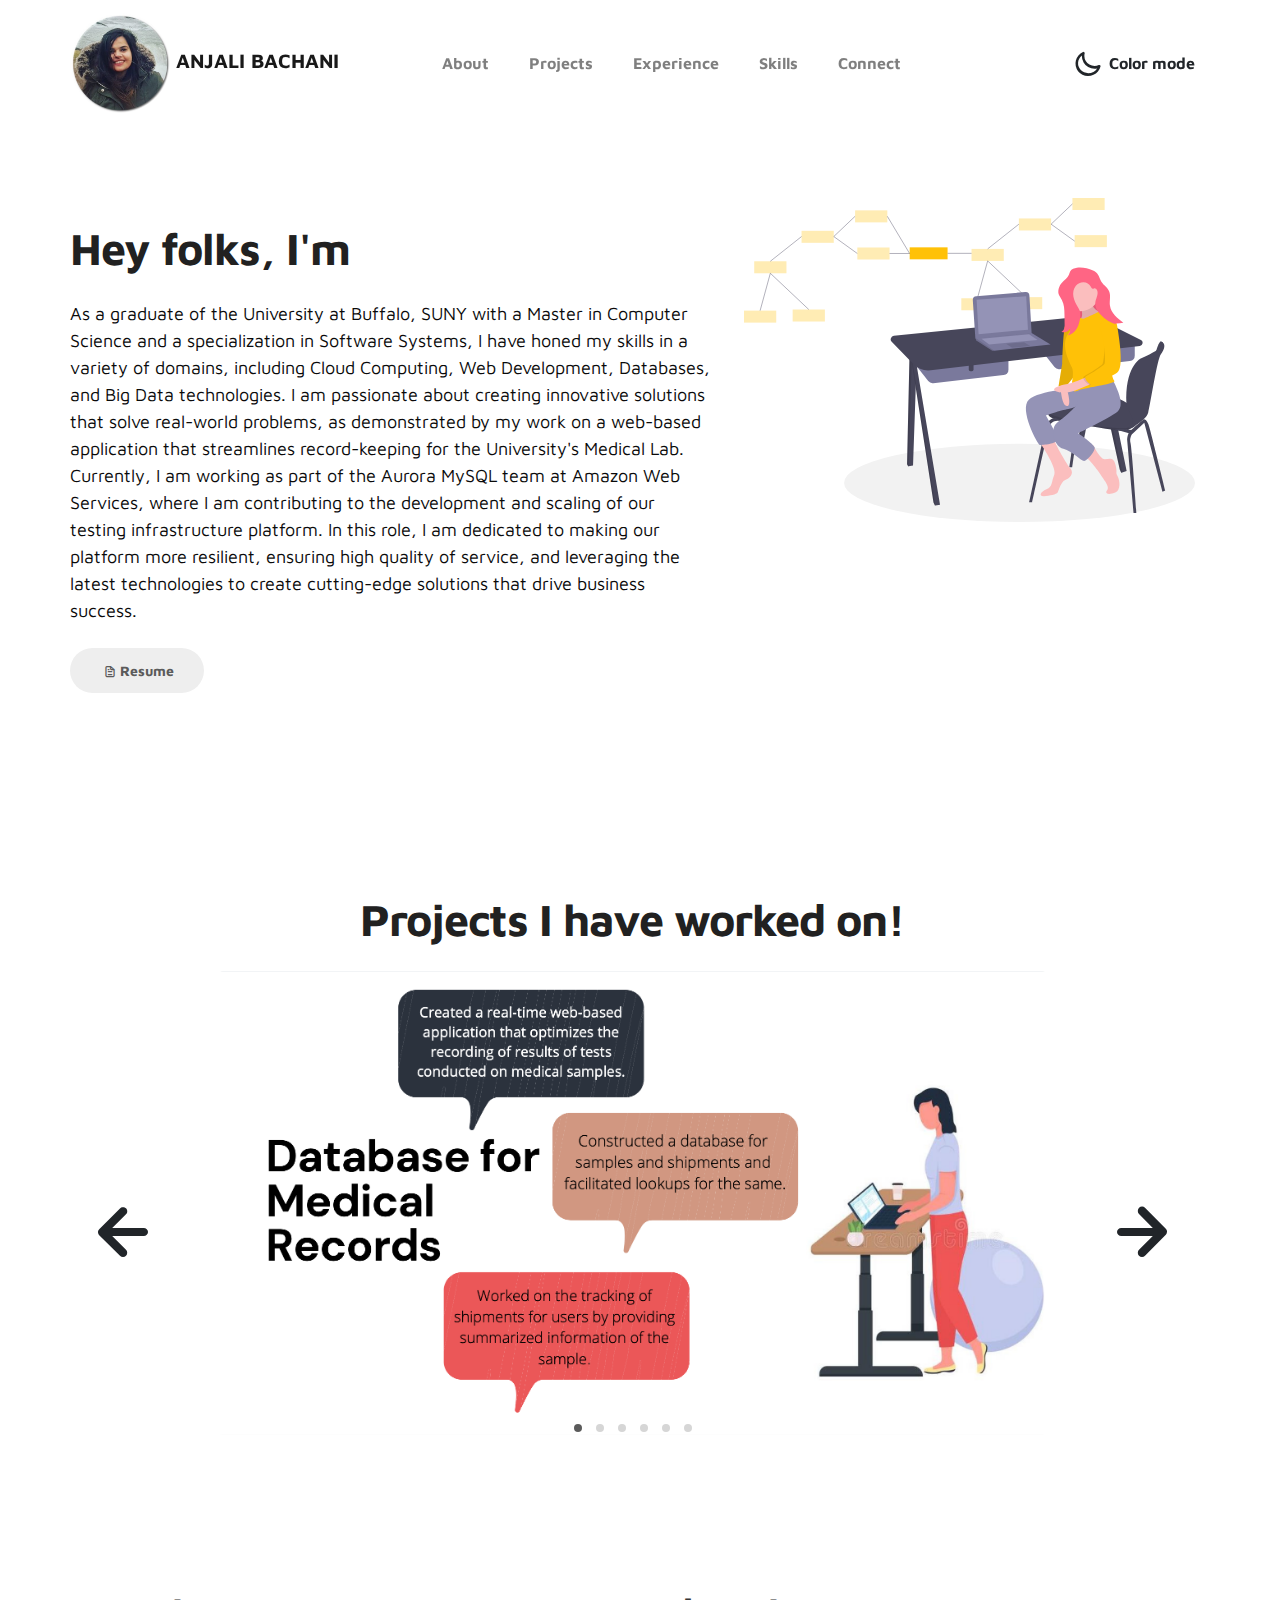
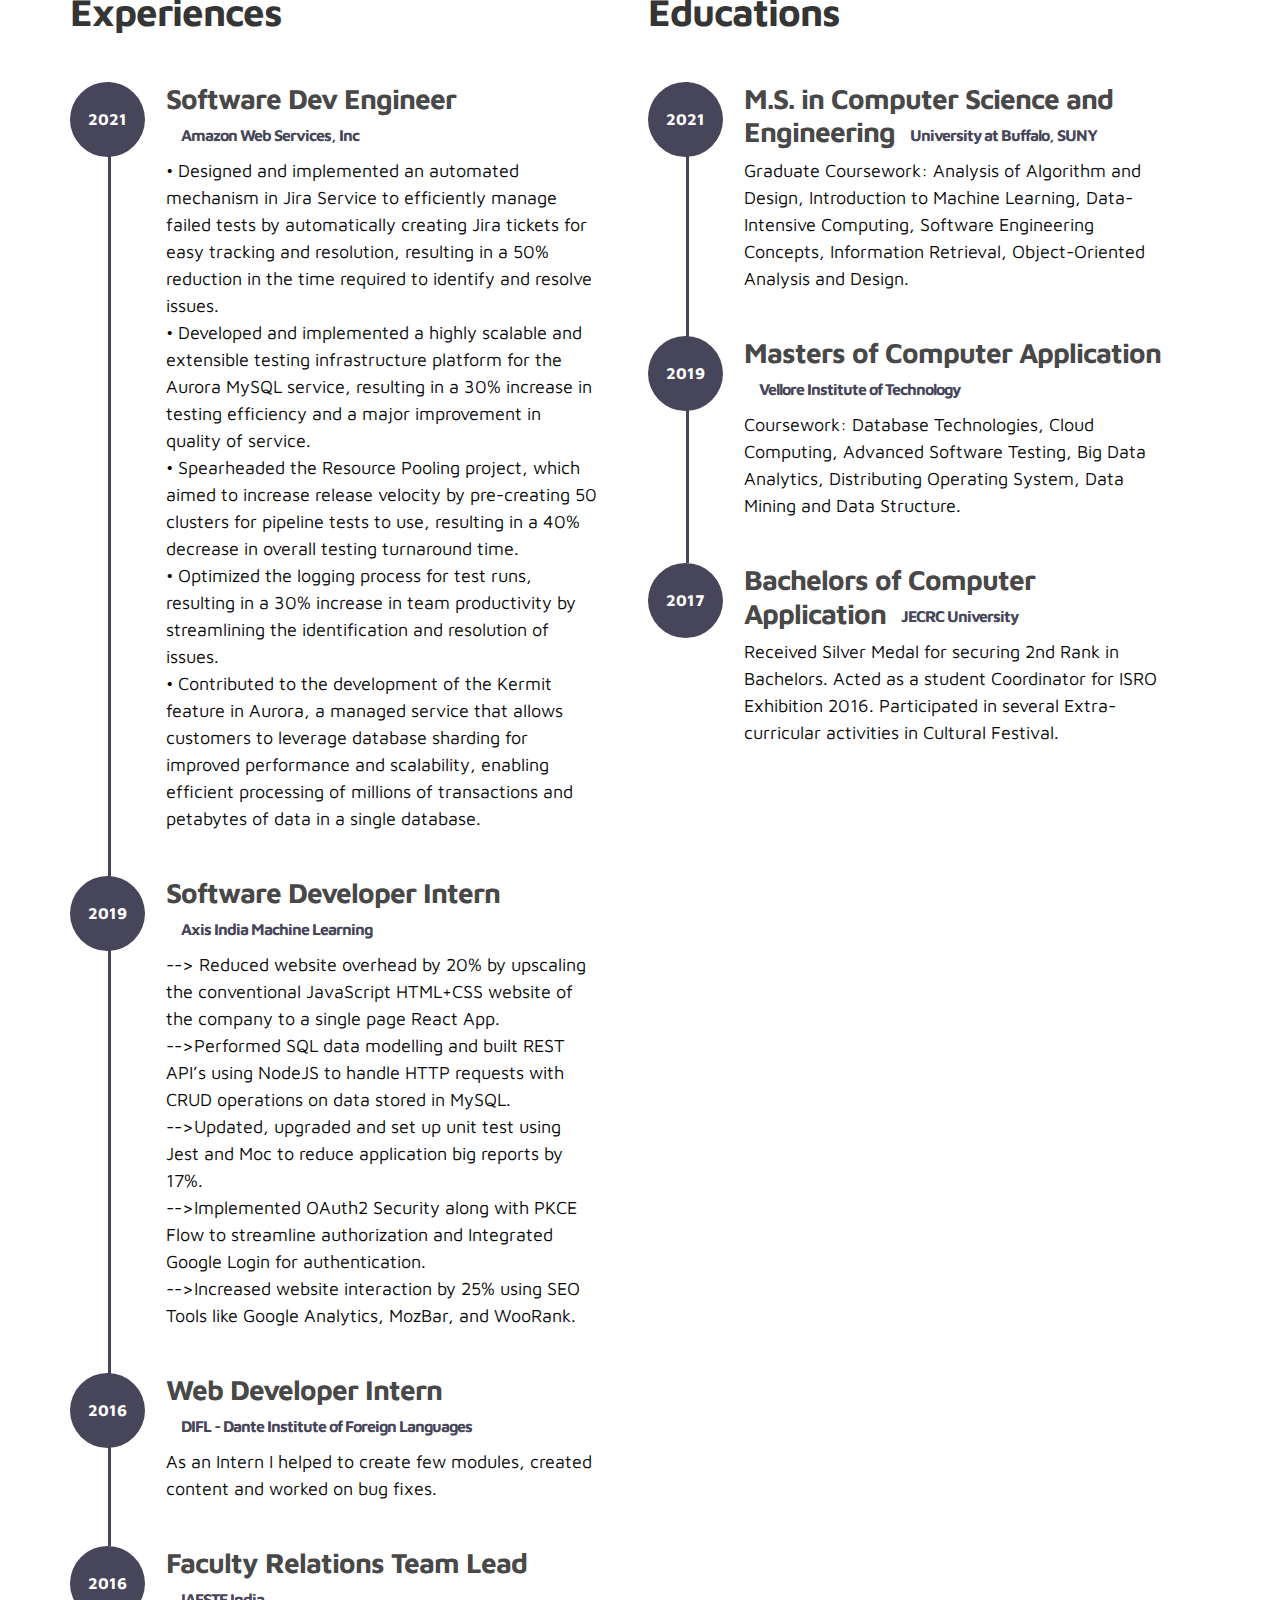
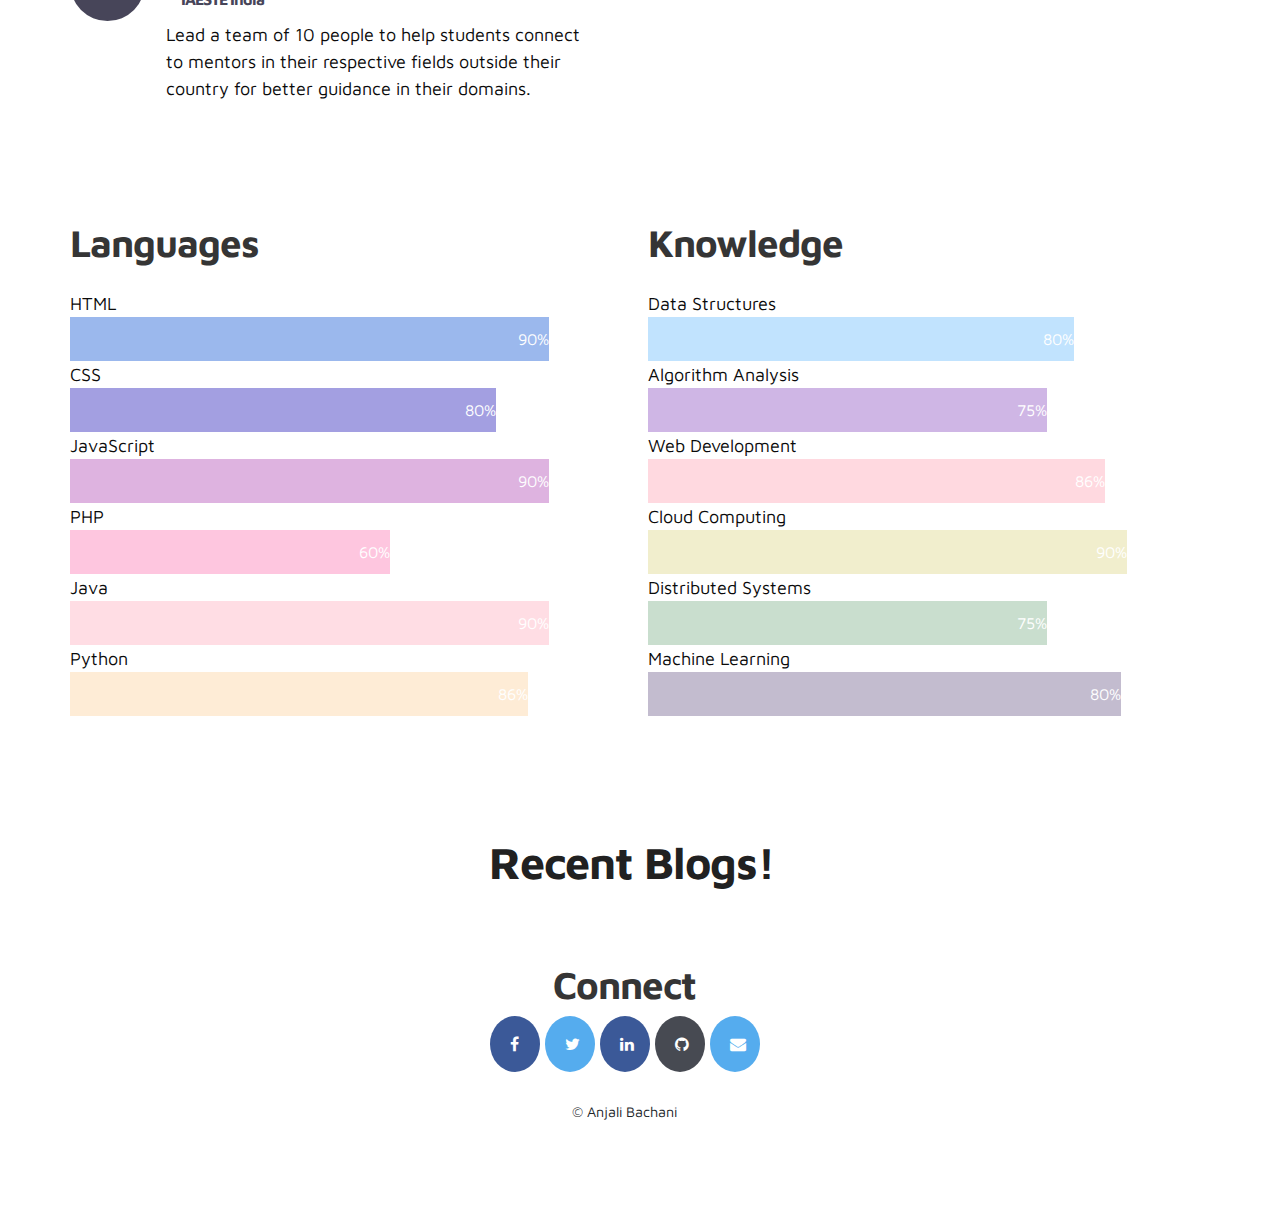
==== commit 5fa6e2fa: "update" ====
--- a/index.html
+++ b/index.html
@@ -167,6 +167,19 @@
                   <h2 class="mb-4">Experiences</h2>
 
                     <div class="timeline">
+                        <div class="timeline-wrapper">
+                             <div class="timeline-yr">
+                                  <span>2021</span>
+                             </div>
+                             <div class="timeline-info">
+                                  <h3><span>Software Dev Engineer</span><small>Amazon Web Services, Inc</small></h3>
+                                  <p>•  Designed and implemented an automated mechanism in Jira Service to efficiently manage failed tests by automatically creating Jira tickets for easy tracking and resolution, resulting in a 50% reduction in the time required to identify and resolve issues.</p>
+                                  <p>• Developed and implemented a highly scalable and extensible testing infrastructure platform for the Aurora MySQL service, resulting in a 30% increase in testing efficiency and a major improvement in quality of service.</p>
+                                  <p>•   Spearheaded the Resource Pooling project, which aimed to increase release velocity by pre-creating 50 clusters for pipeline tests to use, resulting in a 40% decrease in overall testing turnaround time.</p>
+                                  <p>•   Optimized the logging process for test runs, resulting in a 30% increase in team productivity by streamlining the identification and resolution of issues.</p>
+                                  <p>•   Contributed to the development of the Kermit feature in Aurora, a managed service that allows customers to leverage database sharding for improved performance and scalability, enabling efficient processing of millions of transactions and petabytes of data in a single database.</p>
+                             </div>
+                        </div>
                         <div class="timeline-wrapper">
                              <div class="timeline-yr">
                                   <span>2019</span>
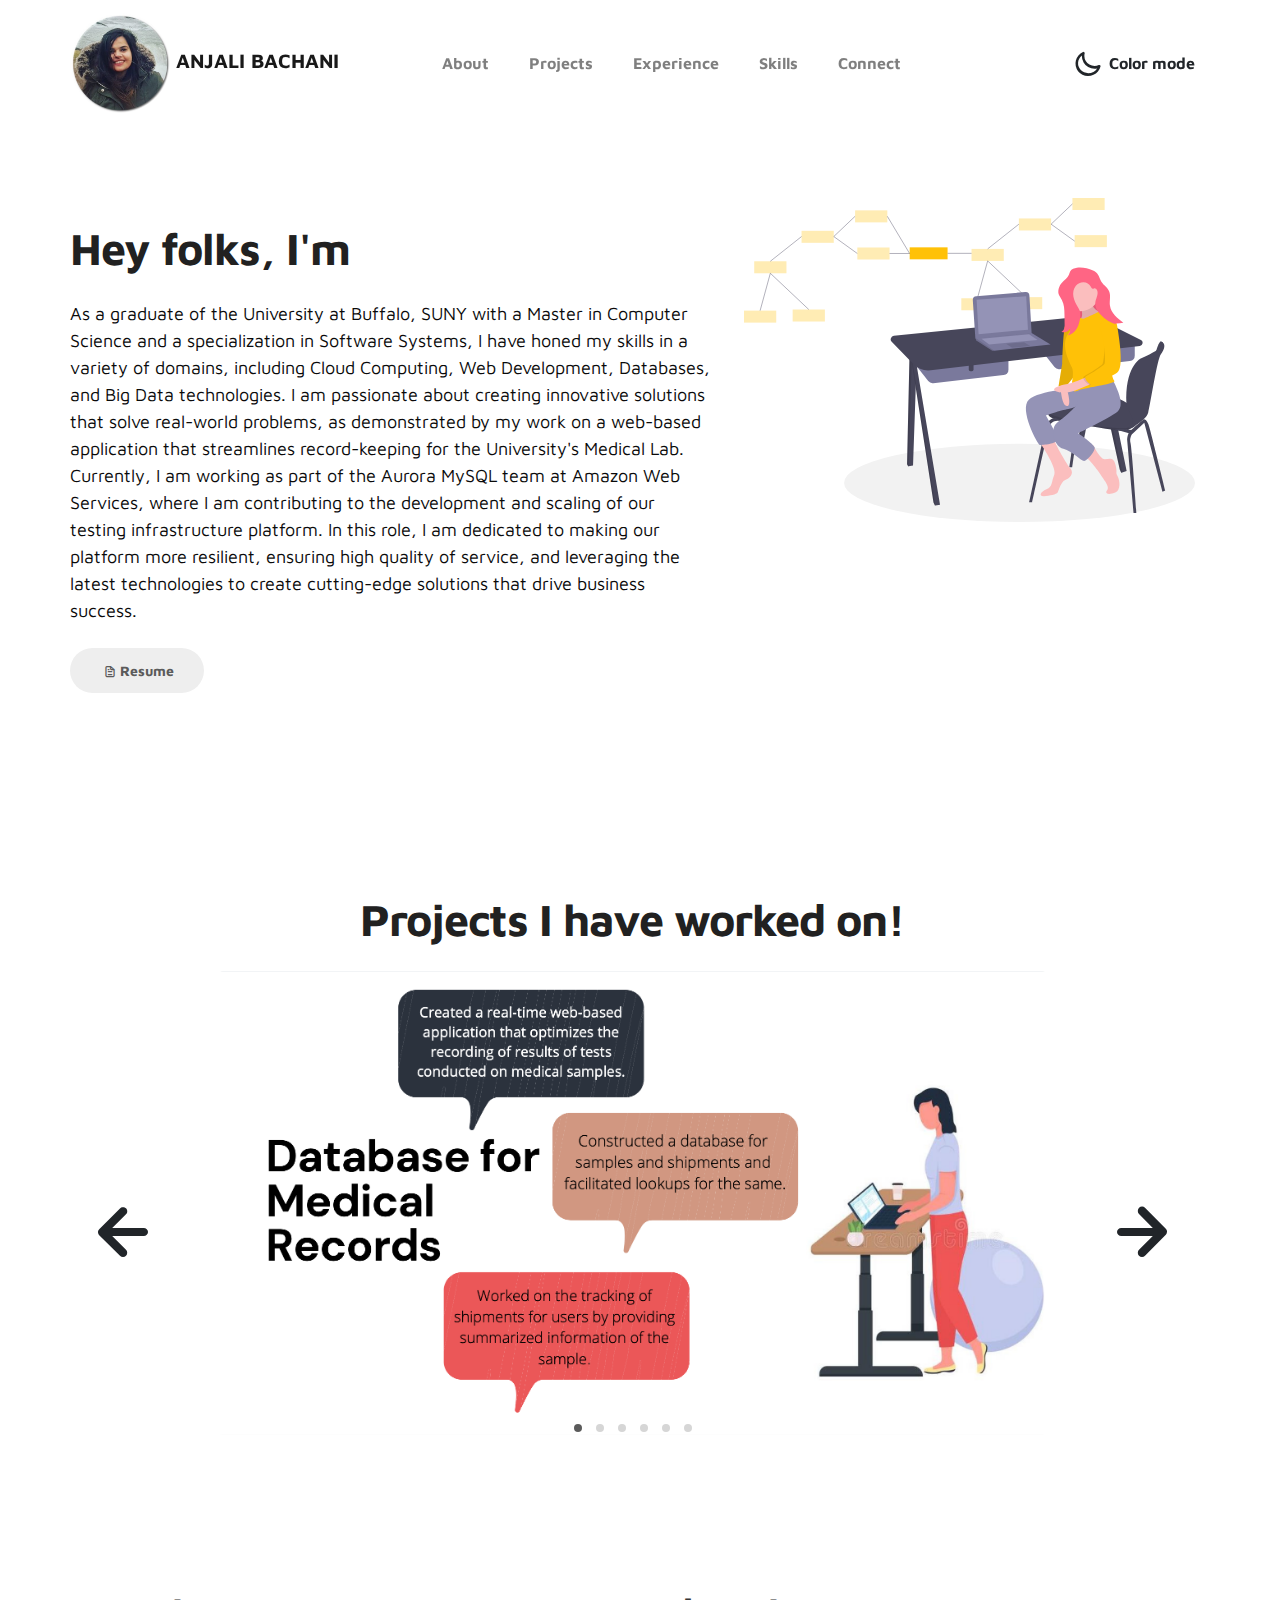
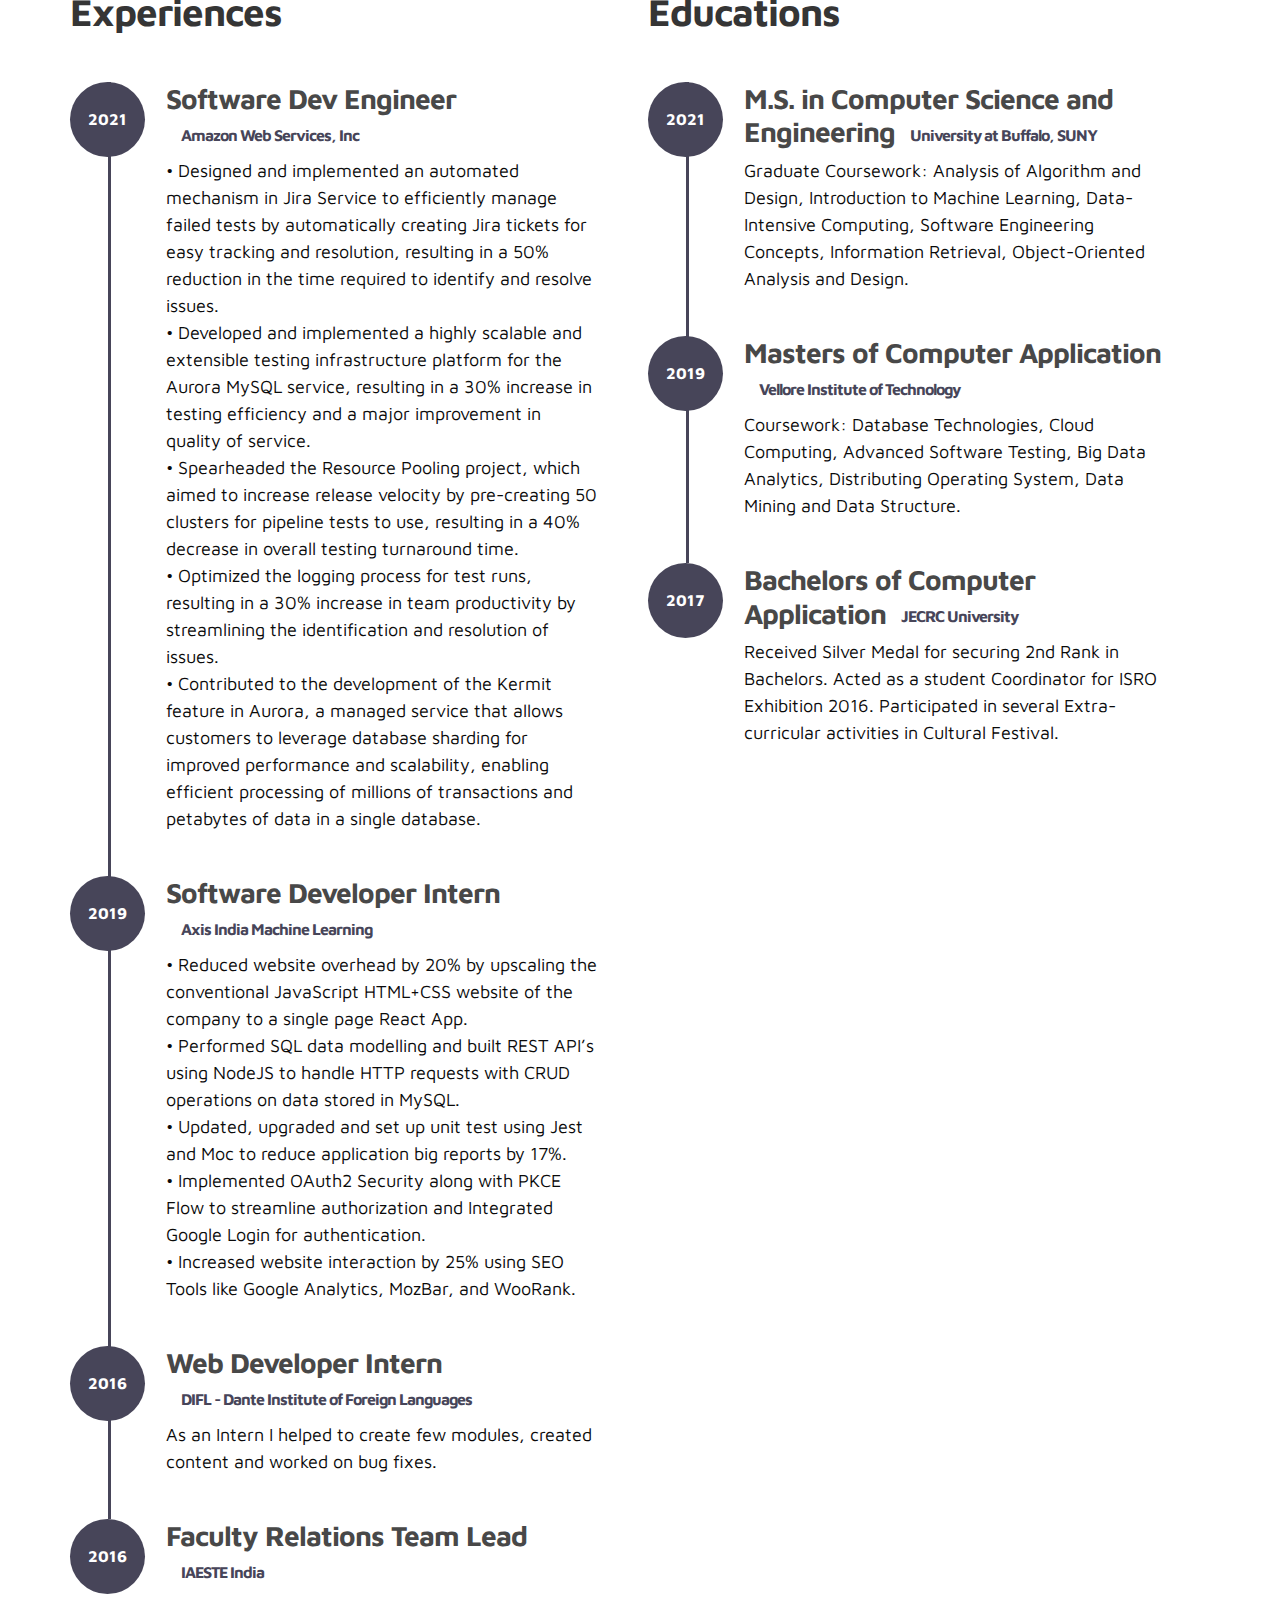
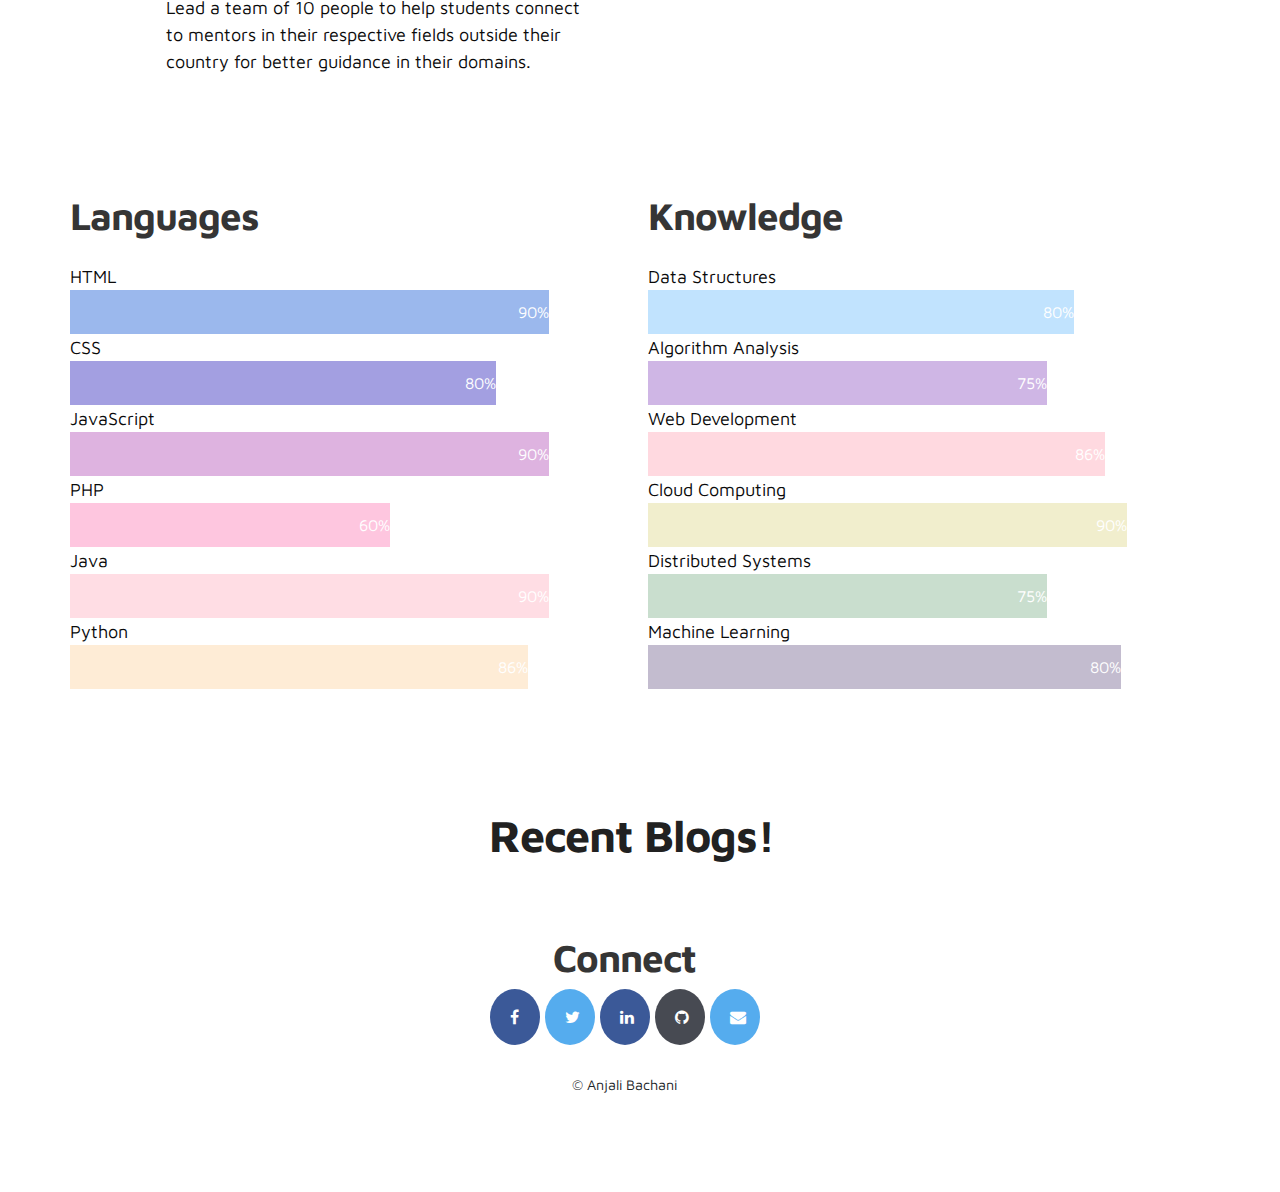
==== commit f42f224b: "update" ====
--- a/index.html
+++ b/index.html
@@ -78,7 +78,6 @@
                             <span class="mr-2">Hey folks, I'm</span>
                                 <div class="animated-info">
                                     <span class="animated-item">Anjali Bachani</span>
-                                    <span class="animated-item">Grad Student</span>
                                     <span class="animated-item">Soft. Engineer</span>
                                 </div>
                         </h1>
@@ -186,11 +185,11 @@
                              </div>
                              <div class="timeline-info">
                                   <h3><span>Software Developer Intern</span><small>Axis India Machine Learning</small></h3>
-                                  <p>--> Reduced website overhead by 20% by upscaling the conventional JavaScript HTML+CSS website of the company to a single page React App.</p>
-                                  <p>-->Performed SQL data modelling and built REST API’s using NodeJS to handle HTTP requests with CRUD operations on data stored in MySQL.</p>
-                                  <p>-->Updated, upgraded and set up unit test using Jest and Moc to reduce application big reports by 17%.</p>
-                                  <p>-->Implemented OAuth2 Security along with PKCE Flow to streamline authorization and Integrated Google Login for authentication.</p>
-                                  <p>-->Increased website interaction by 25% using SEO Tools like Google Analytics, MozBar, and WooRank.</p>
+                                  <p>• Reduced website overhead by 20% by upscaling the conventional JavaScript HTML+CSS website of the company to a single page React App.</p>
+                                  <p>• Performed SQL data modelling and built REST API’s using NodeJS to handle HTTP requests with CRUD operations on data stored in MySQL.</p>
+                                  <p>• Updated, upgraded and set up unit test using Jest and Moc to reduce application big reports by 17%.</p>
+                                  <p>• Implemented OAuth2 Security along with PKCE Flow to streamline authorization and Integrated Google Login for authentication.</p>
+                                  <p>• Increased website interaction by 25% using SEO Tools like Google Analytics, MozBar, and WooRank.</p>
                              </div>
                         </div>
 
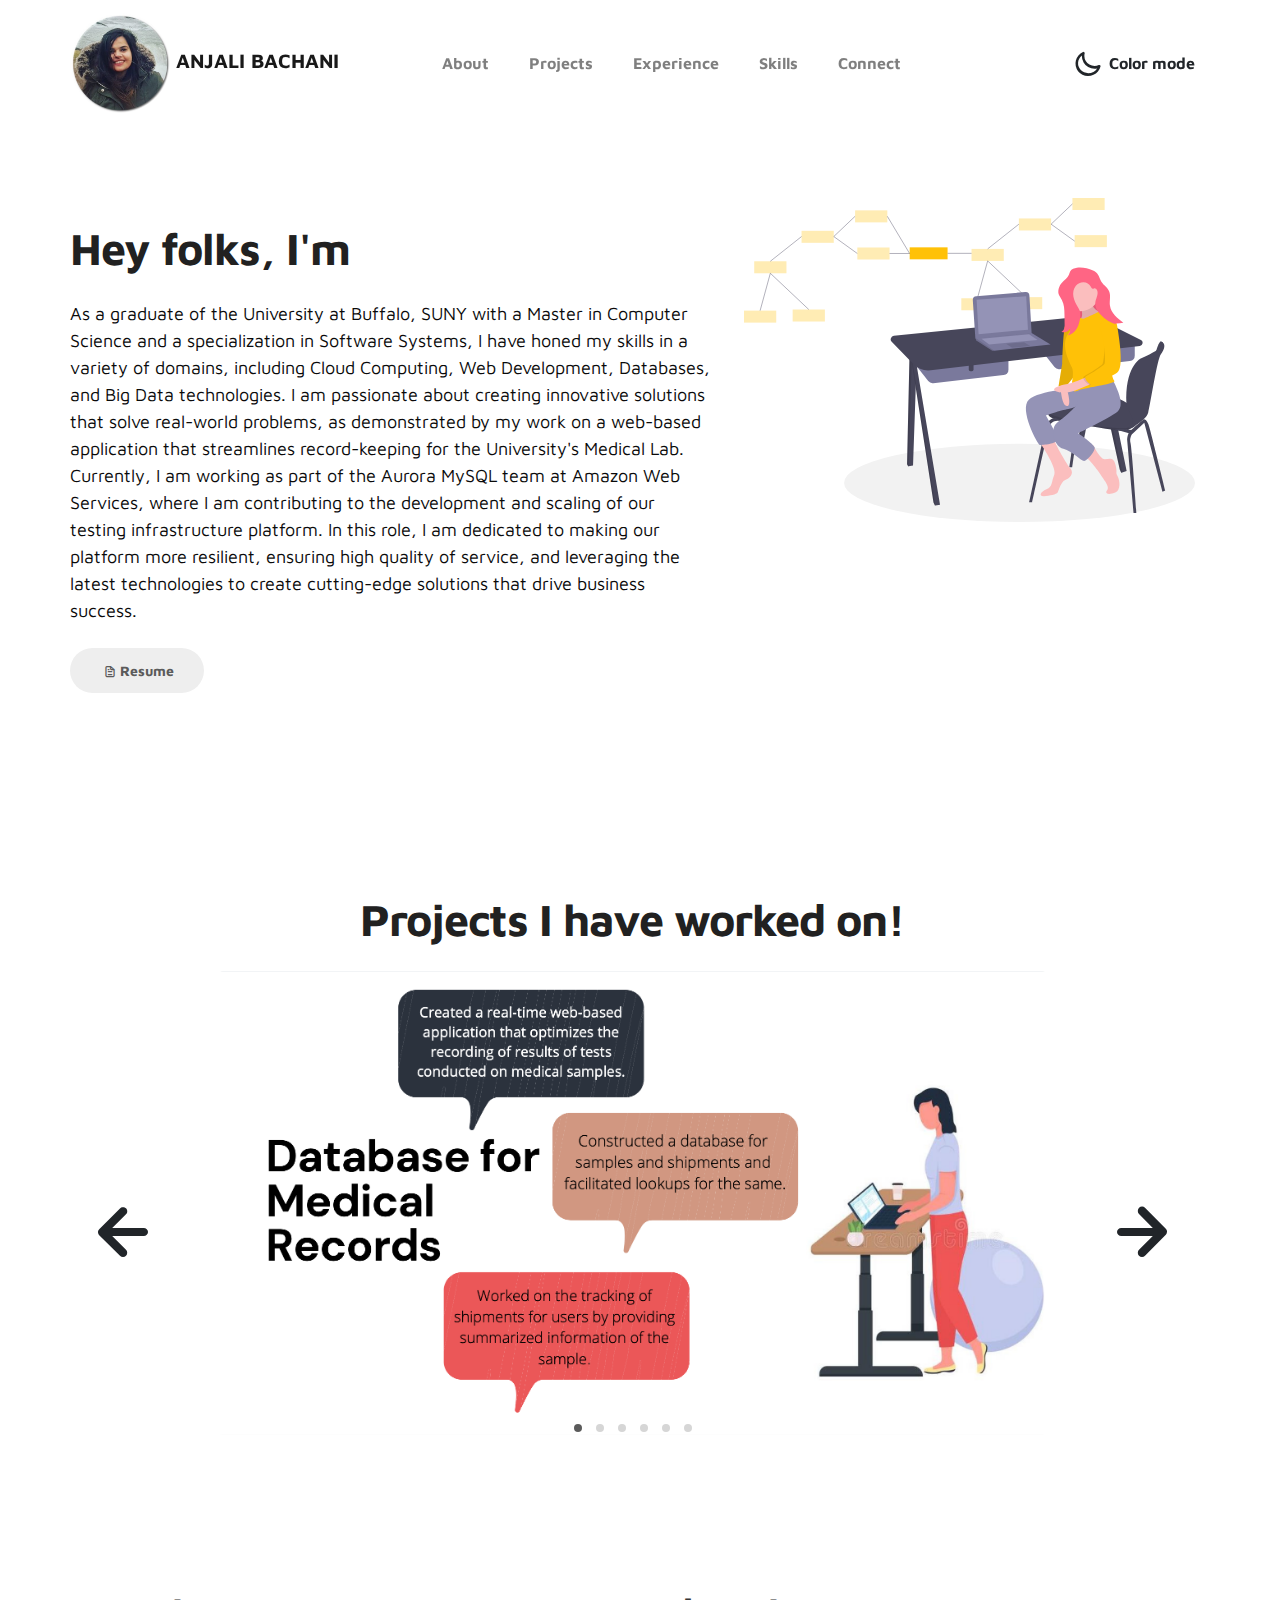
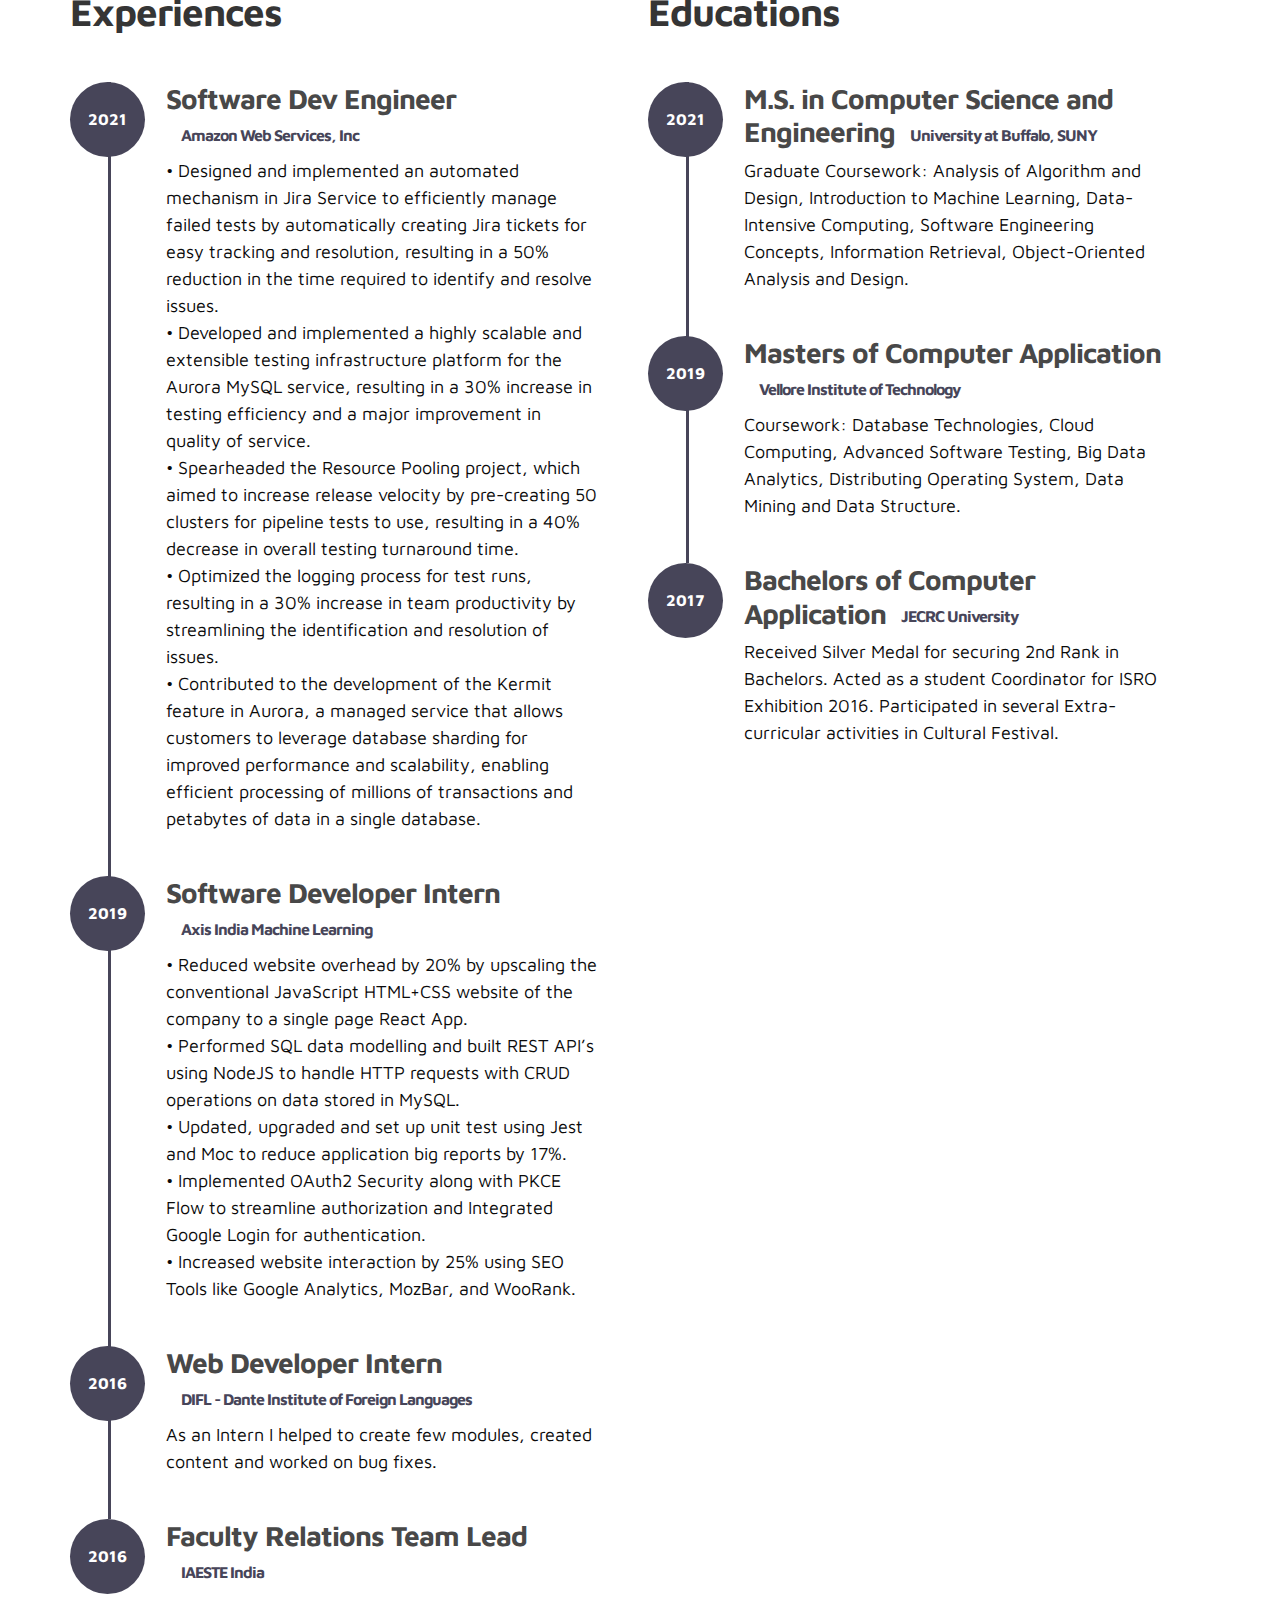
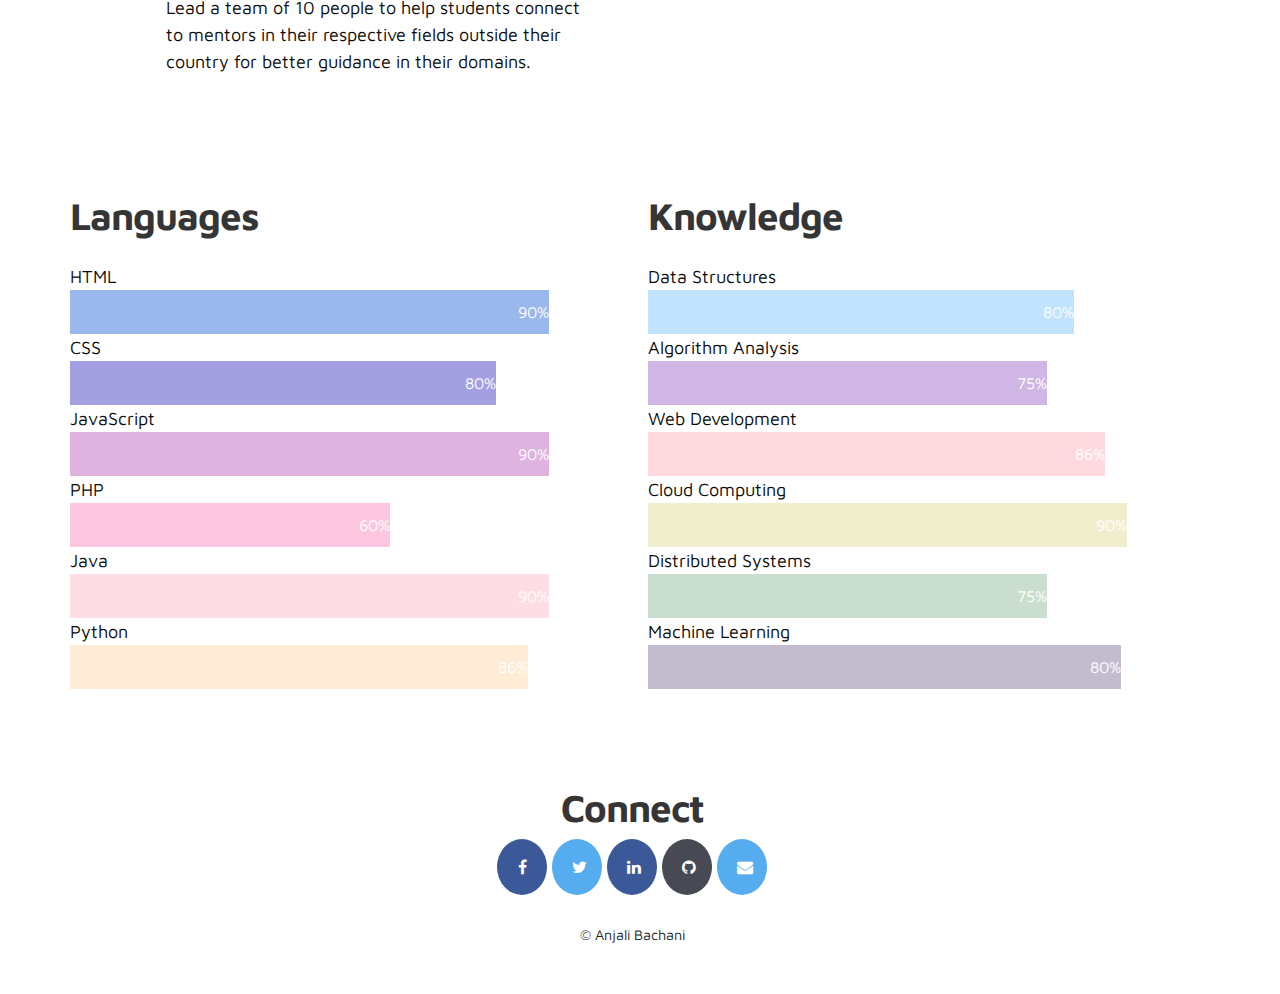
==== commit 28c879e5: "update" ====
--- a/index.html
+++ b/index.html
@@ -332,7 +332,7 @@
                 </div>
         </div>
       </section>
-      <section class="project py-5" id="project">
+      <!-- <section class="project py-5" id="project">
         <div class="container">
                 
                 <div class="row">
@@ -340,7 +340,7 @@
 
                       <div class="col-lg-8 mx-auto">
                         <h1>Recent Blogs!</h1>
-                      </div>
+                      </div> -->
            
 
 
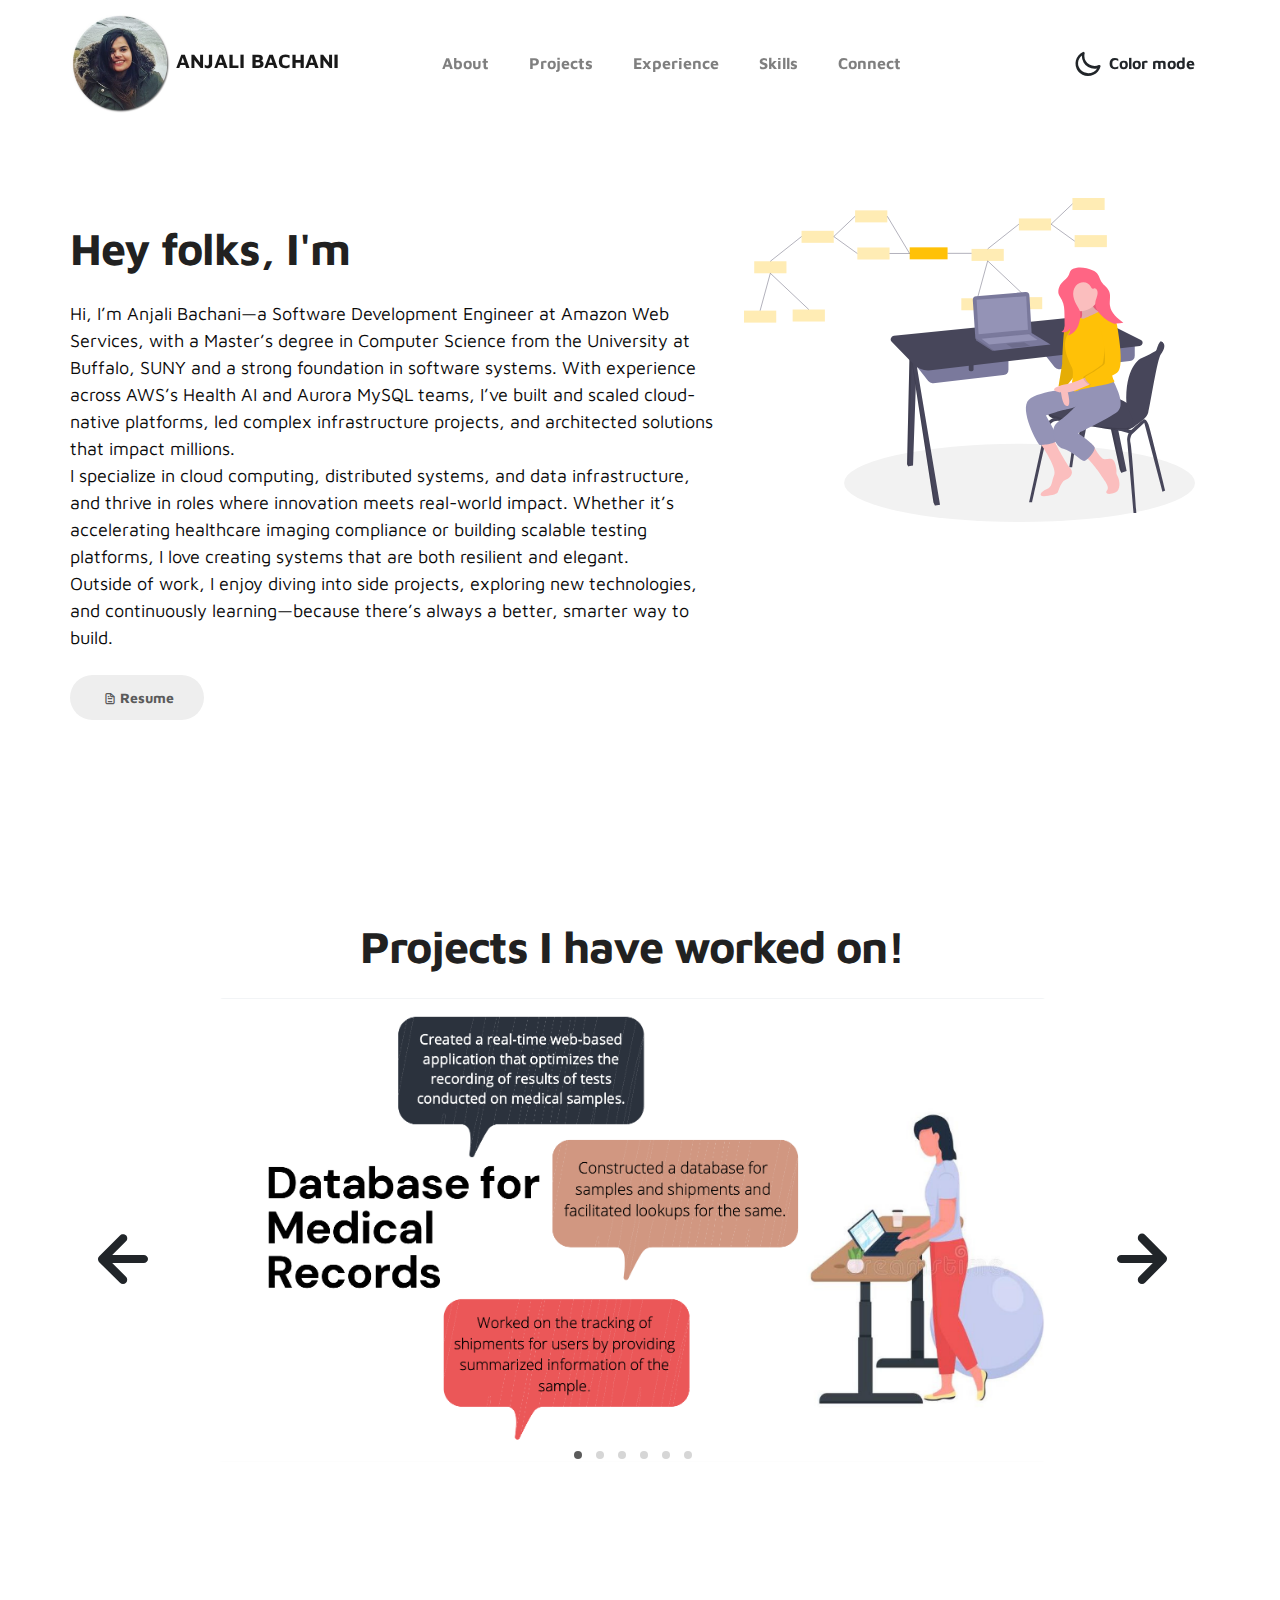
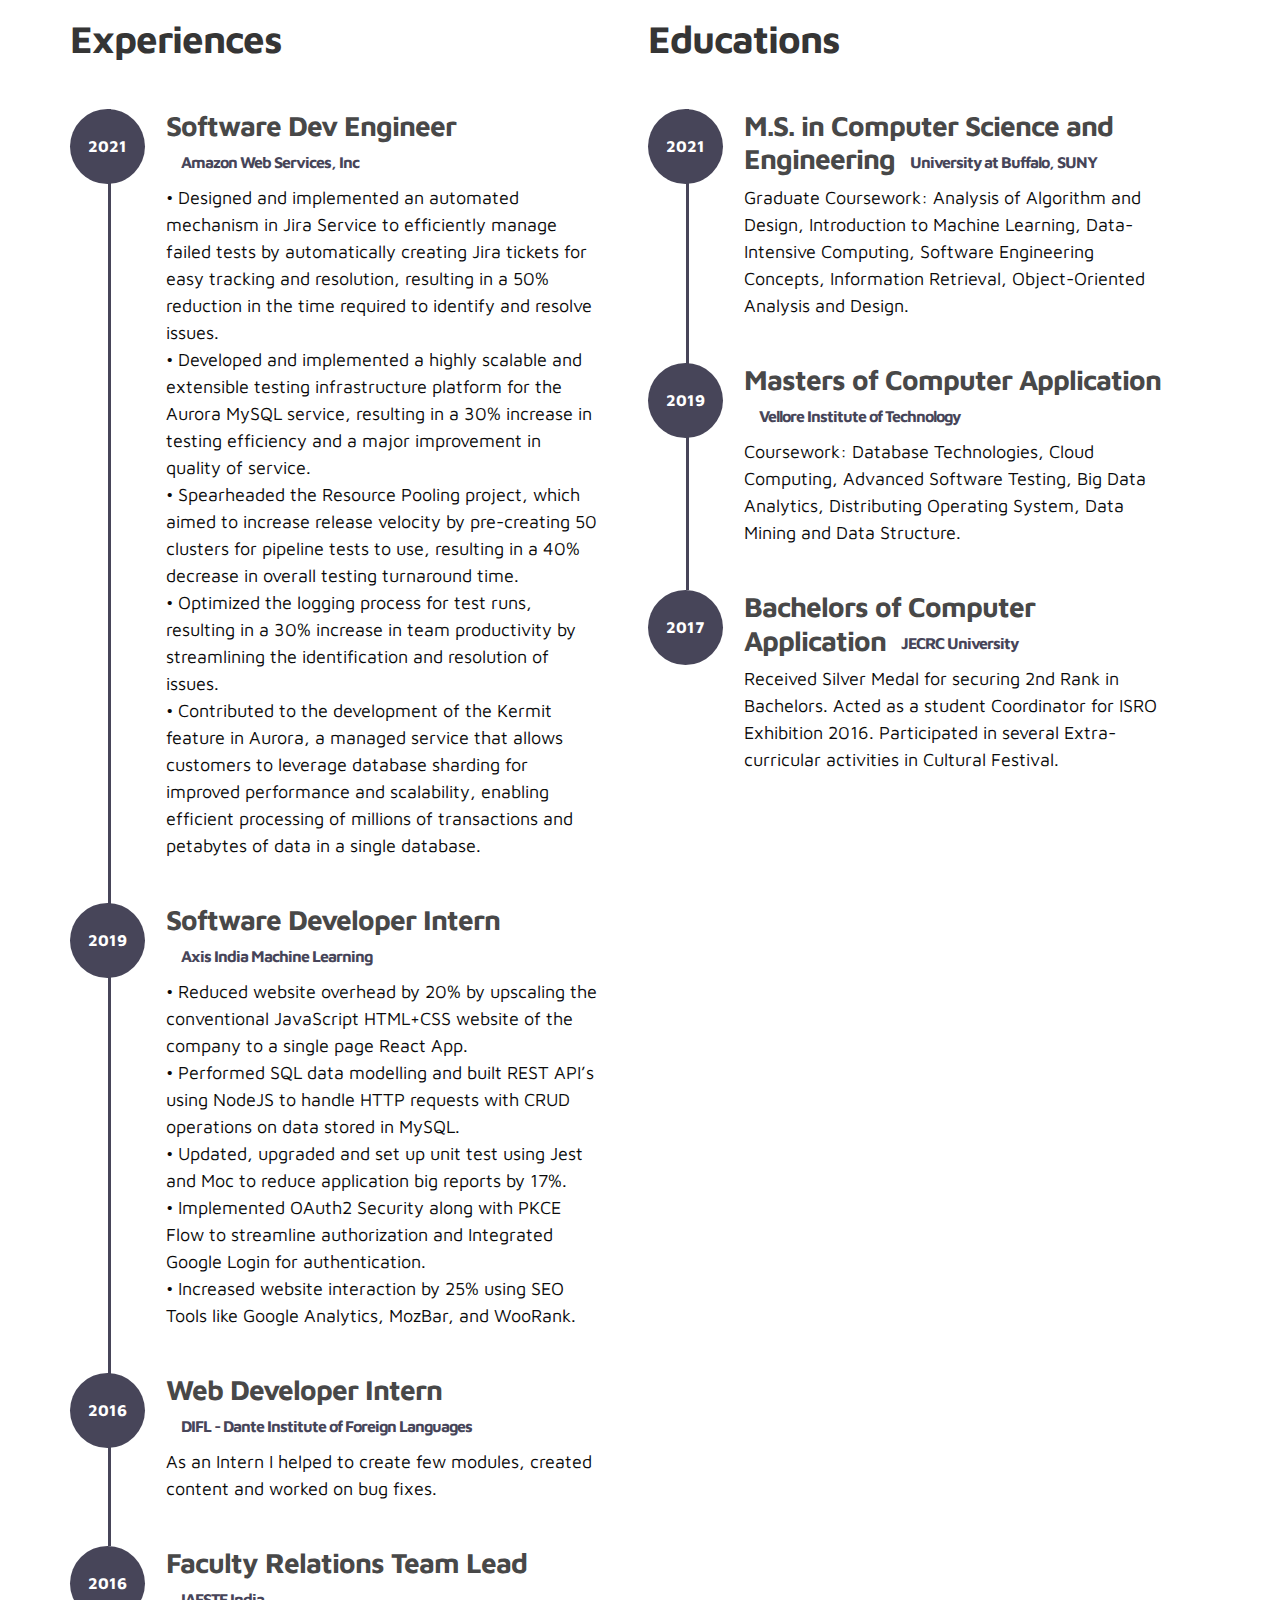
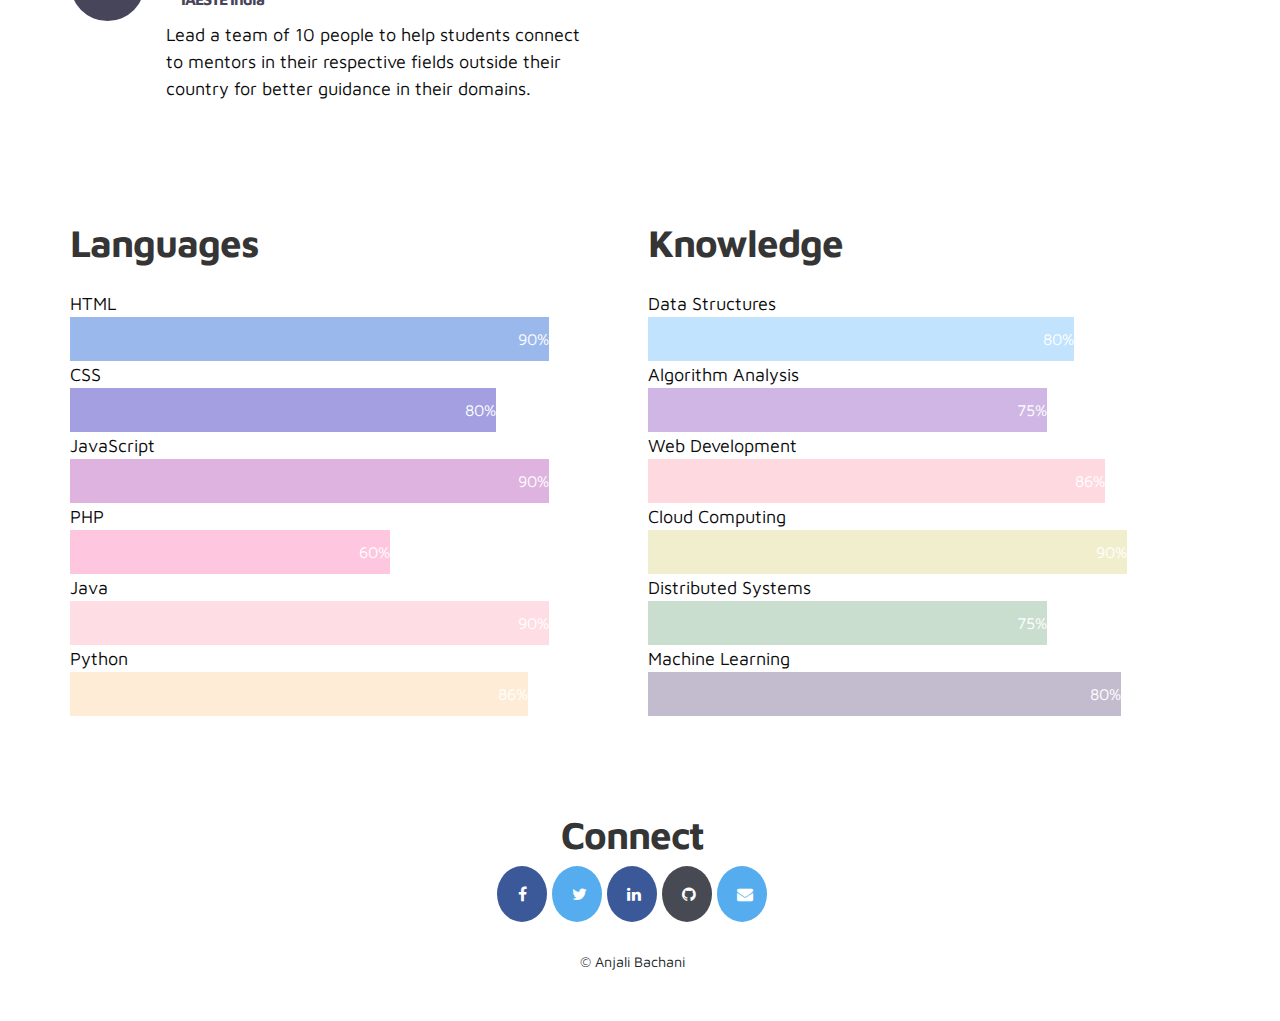
==== commit 5b69c782: "update info" ====
--- a/index.html
+++ b/index.html
@@ -82,9 +82,11 @@
                                 </div>
                         </h1>
 
-                        <p>As a graduate of the University at Buffalo, SUNY with a Master in Computer Science and a specialization in Software Systems, I have honed my skills in a variety of domains, including Cloud Computing, Web Development, Databases, and Big Data technologies. I am passionate about creating innovative solutions that solve real-world problems, as demonstrated by my work on a web-based application that streamlines record-keeping for the University's Medical Lab.</p>
-
-                        <p>Currently, I am working as part of the Aurora MySQL team at Amazon Web Services, where I am contributing to the development and scaling of our testing infrastructure platform. In this role, I am dedicated to making our platform more resilient, ensuring high quality of service, and leveraging the latest technologies to create cutting-edge solutions that drive business success.</p>
+                        <p>Hi, I’m Anjali Bachani—a Software Development Engineer at Amazon Web Services, with a Master’s degree in Computer Science from the University at Buffalo, SUNY and a strong foundation in software systems. With experience across AWS’s Health AI and Aurora MySQL teams, I’ve built and scaled cloud-native platforms, led complex infrastructure projects, and architected solutions that impact millions.</p>
+
+                        <p>I specialize in cloud computing, distributed systems, and data infrastructure, and thrive in roles where innovation meets real-world impact. Whether it’s accelerating healthcare imaging compliance or building scalable testing platforms, I love creating systems that are both resilient and elegant.</p>
+
+                        <p> Outside of work, I enjoy diving into side projects, exploring new technologies, and continuously learning—because there’s always a better, smarter way to build.</p>
                         
                         <div class="custom-btn-group mt-4">
                           <a href="Anjali_Bachani.pdf" class="btn mr-lg-2 custom-btn"><i class='uil uil-file-alt'></i>Resume</a>
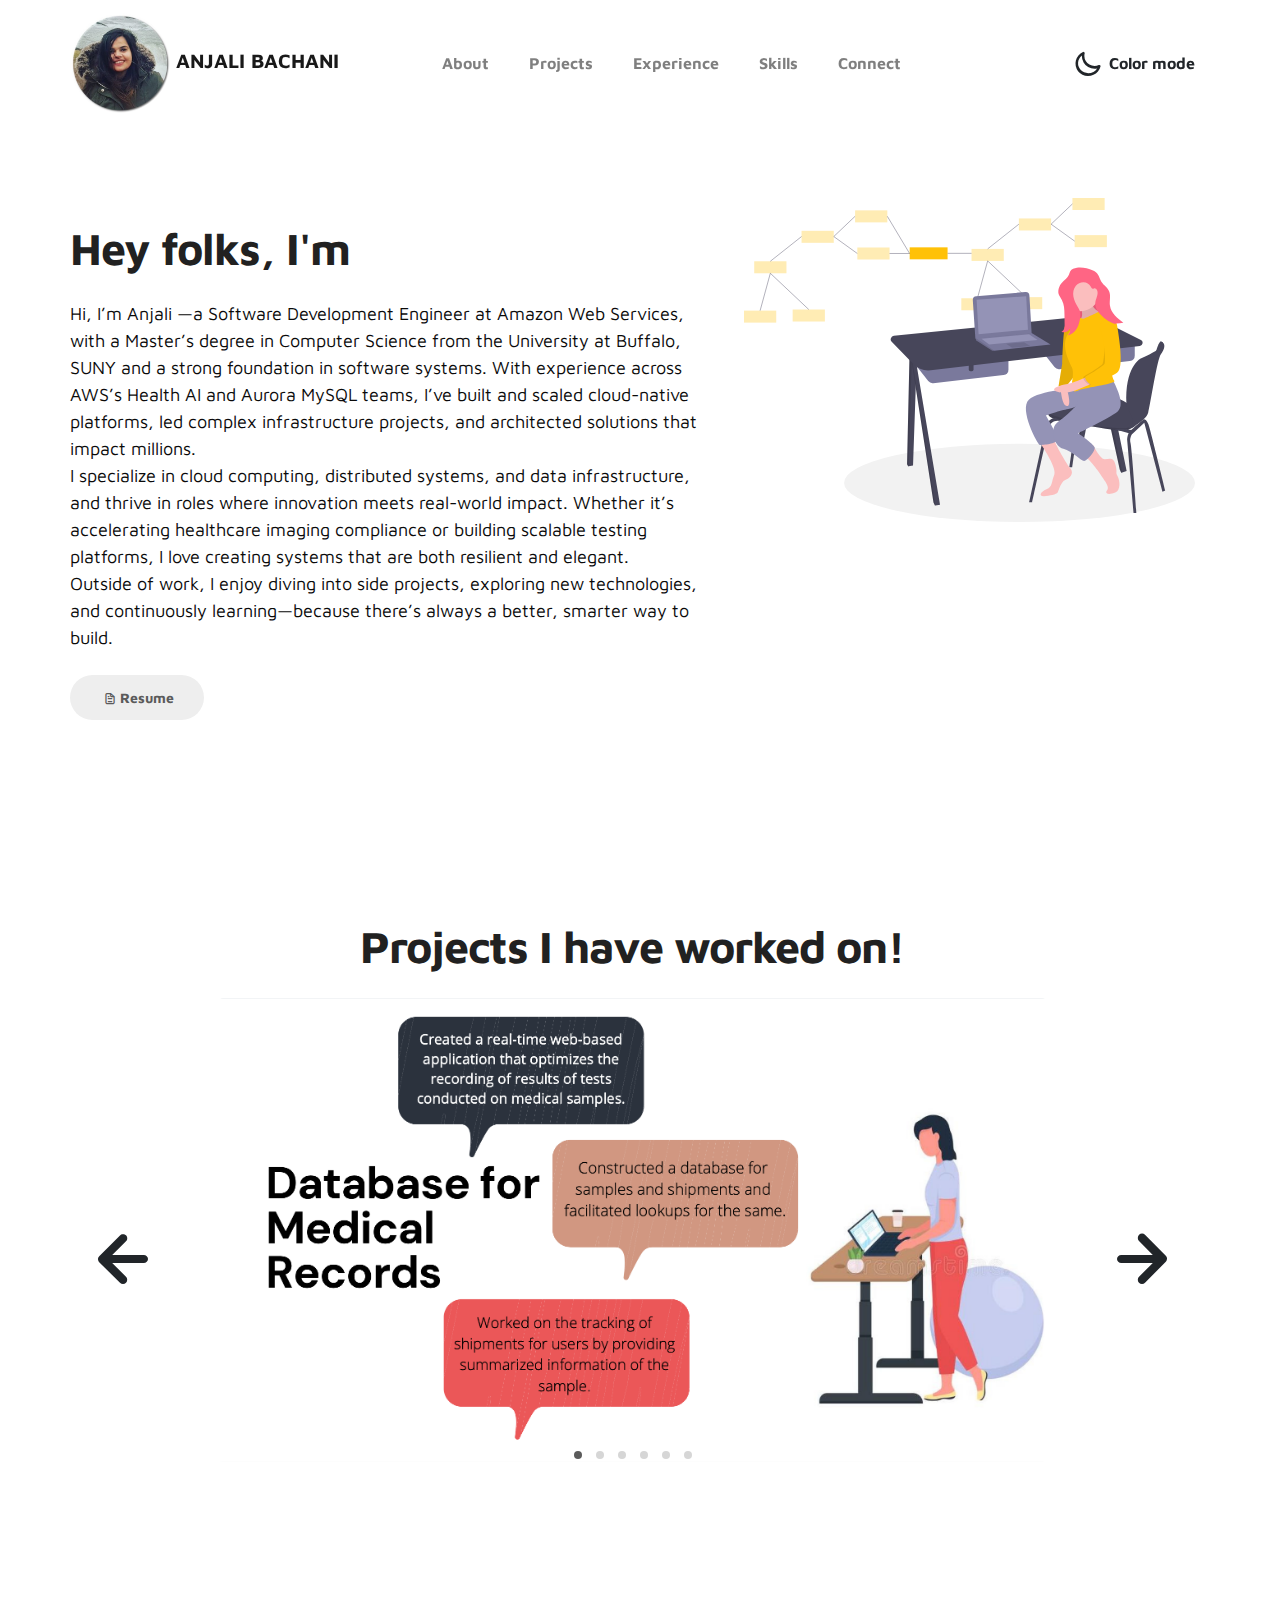
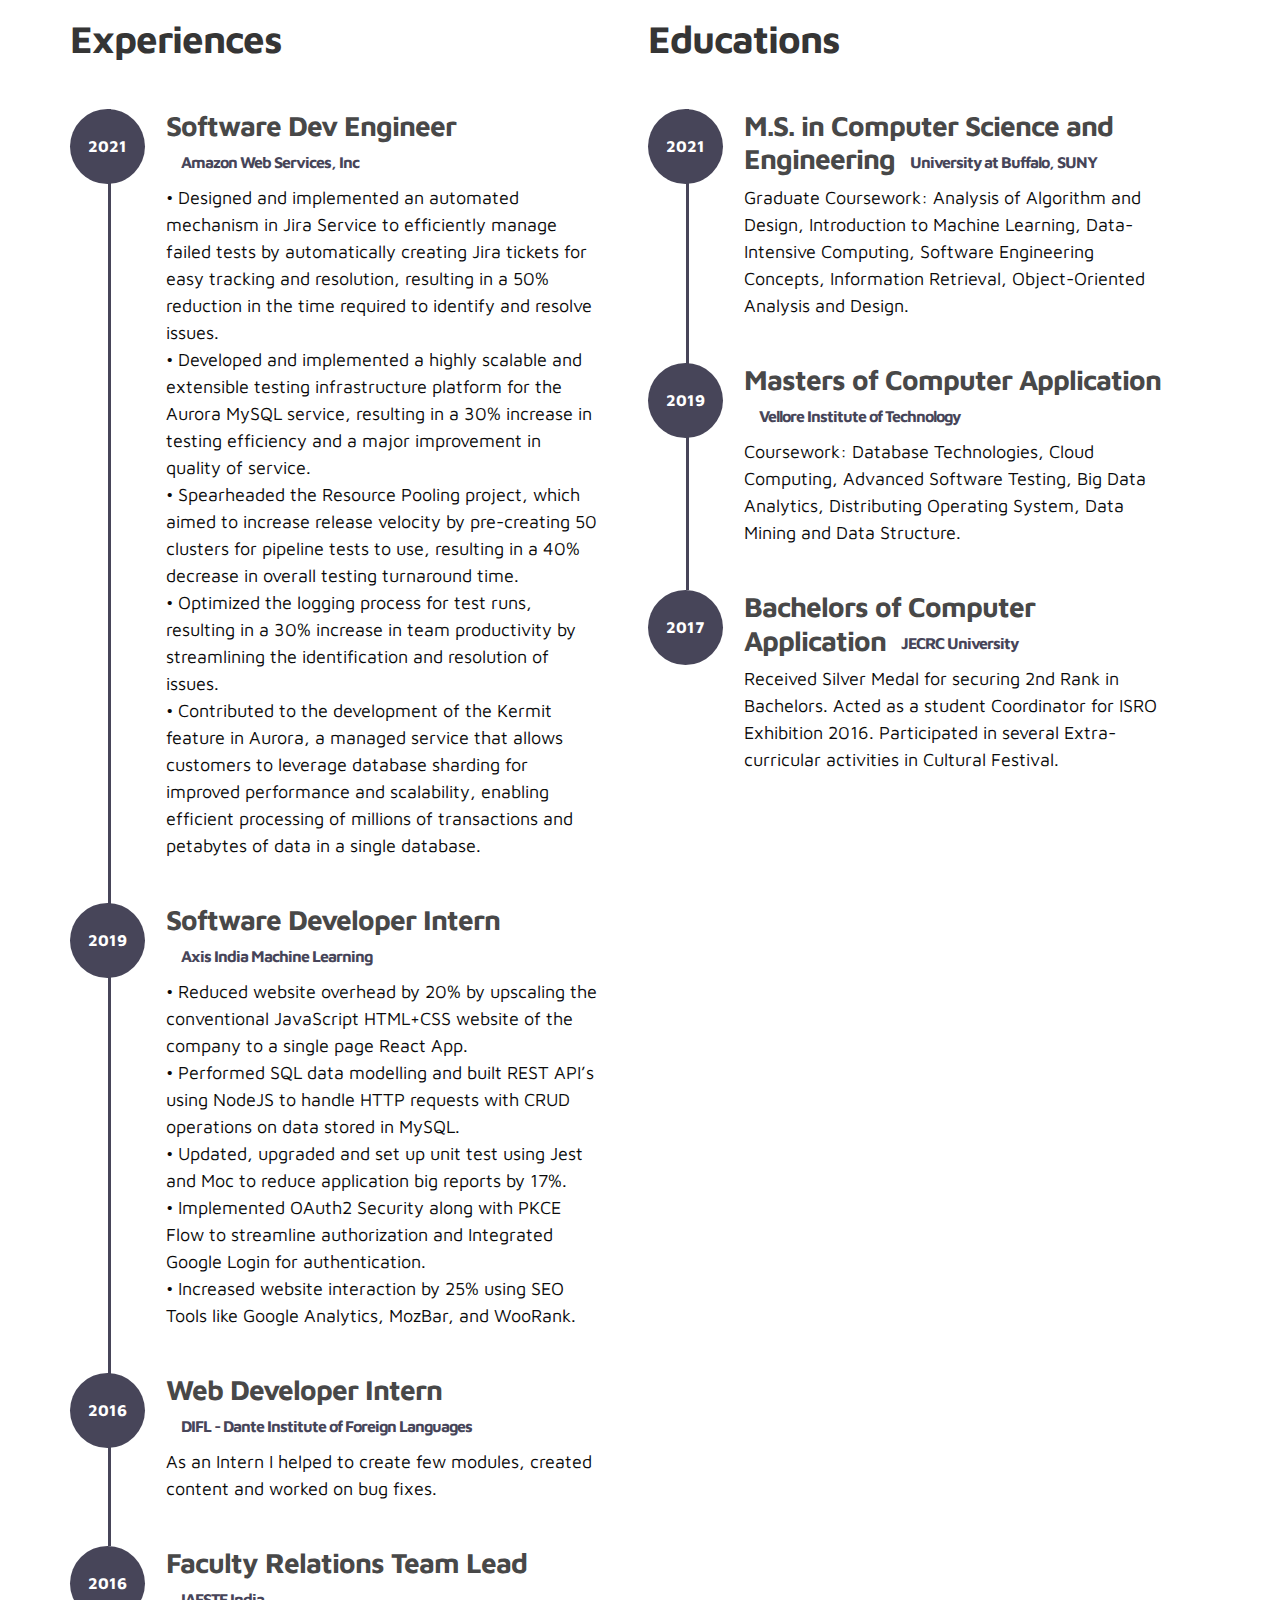
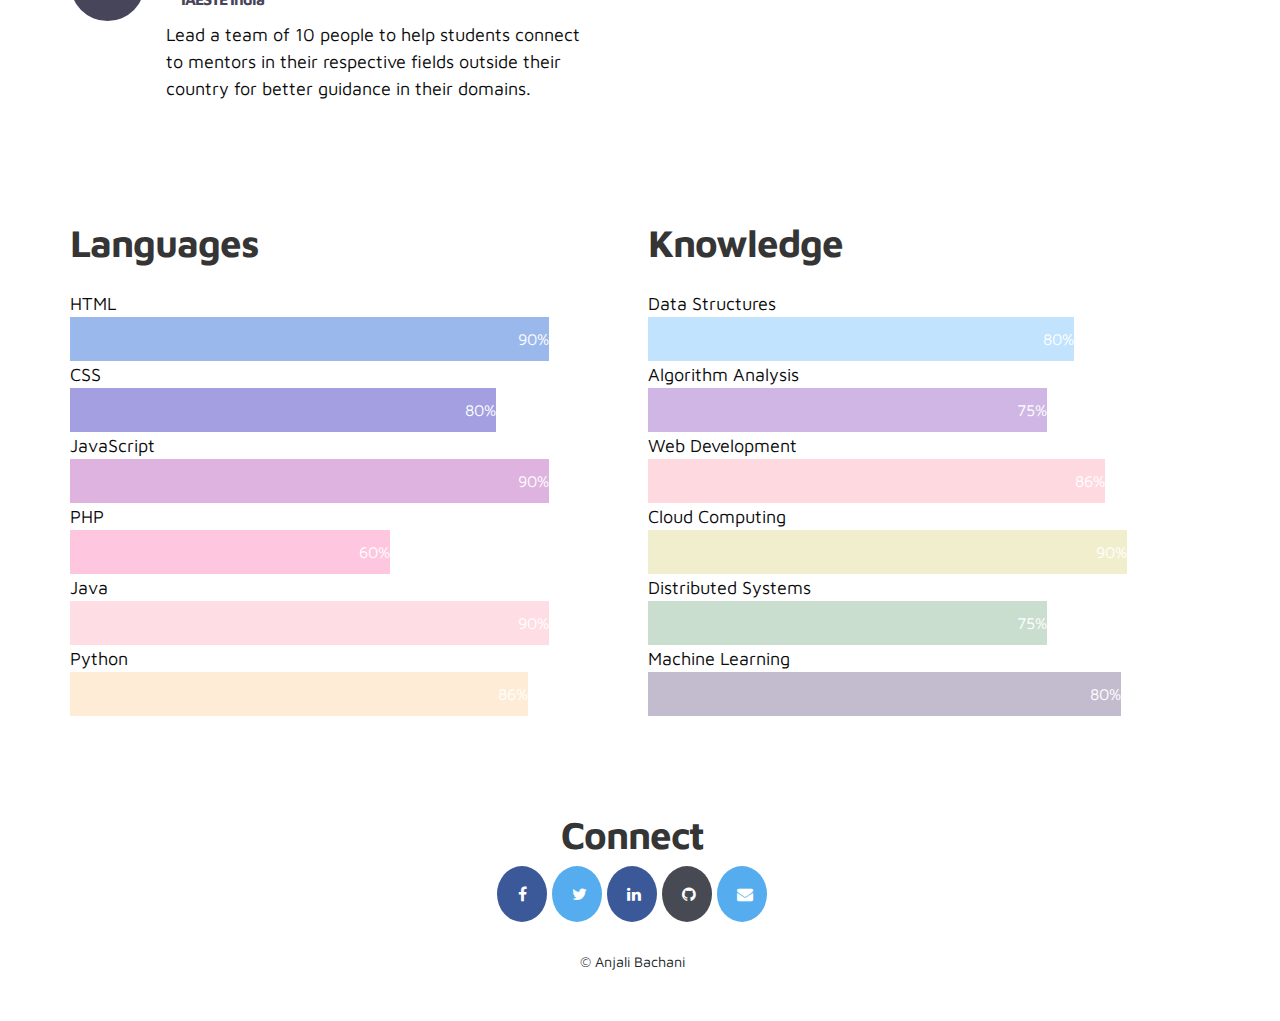
==== commit 7c10ebbd: "new" ====
--- a/index.html
+++ b/index.html
@@ -82,7 +82,7 @@
                                 </div>
                         </h1>
 
-                        <p>Hi, I’m Anjali Bachani—a Software Development Engineer at Amazon Web Services, with a Master’s degree in Computer Science from the University at Buffalo, SUNY and a strong foundation in software systems. With experience across AWS’s Health AI and Aurora MySQL teams, I’ve built and scaled cloud-native platforms, led complex infrastructure projects, and architected solutions that impact millions.</p>
+                        <p>Hi, I’m Anjali —a Software Development Engineer at Amazon Web Services, with a Master’s degree in Computer Science from the University at Buffalo, SUNY and a strong foundation in software systems. With experience across AWS’s Health AI and Aurora MySQL teams, I’ve built and scaled cloud-native platforms, led complex infrastructure projects, and architected solutions that impact millions.</p>
 
                         <p>I specialize in cloud computing, distributed systems, and data infrastructure, and thrive in roles where innovation meets real-world impact. Whether it’s accelerating healthcare imaging compliance or building scalable testing platforms, I love creating systems that are both resilient and elegant.</p>
 
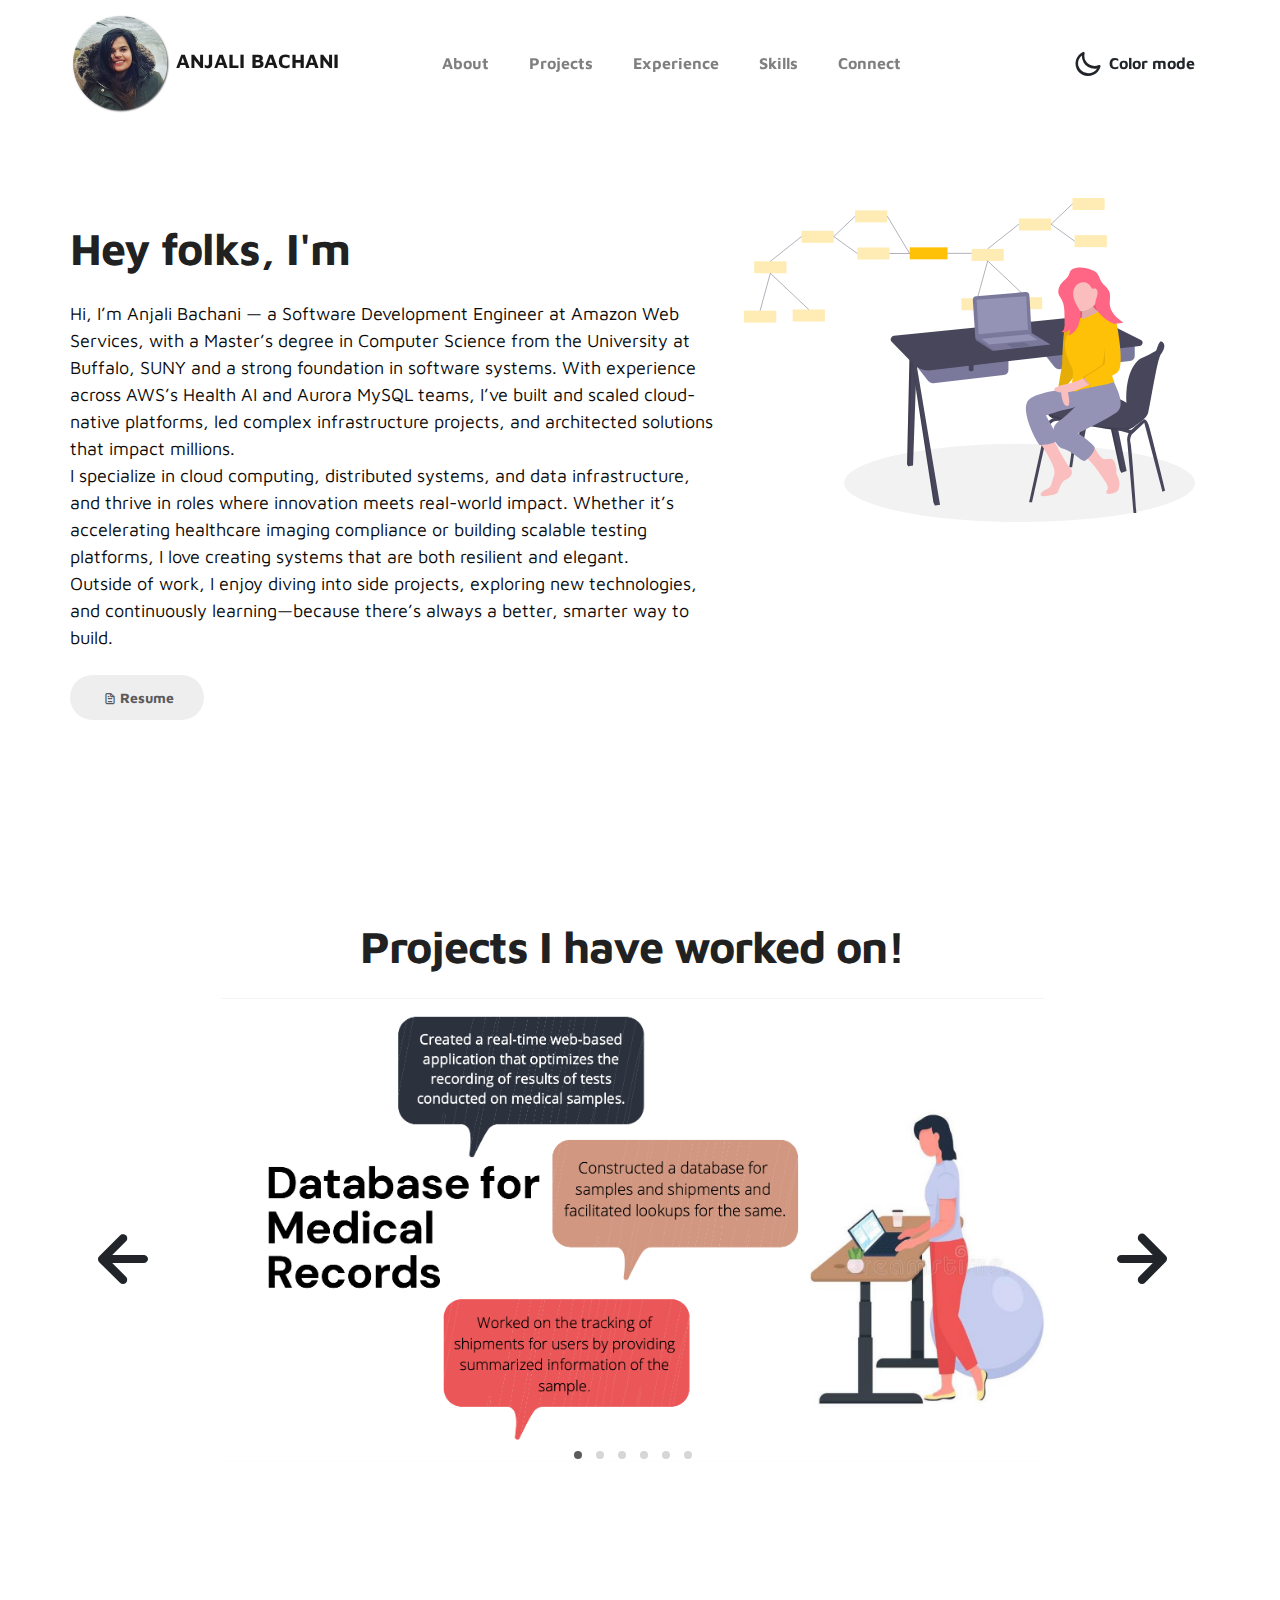
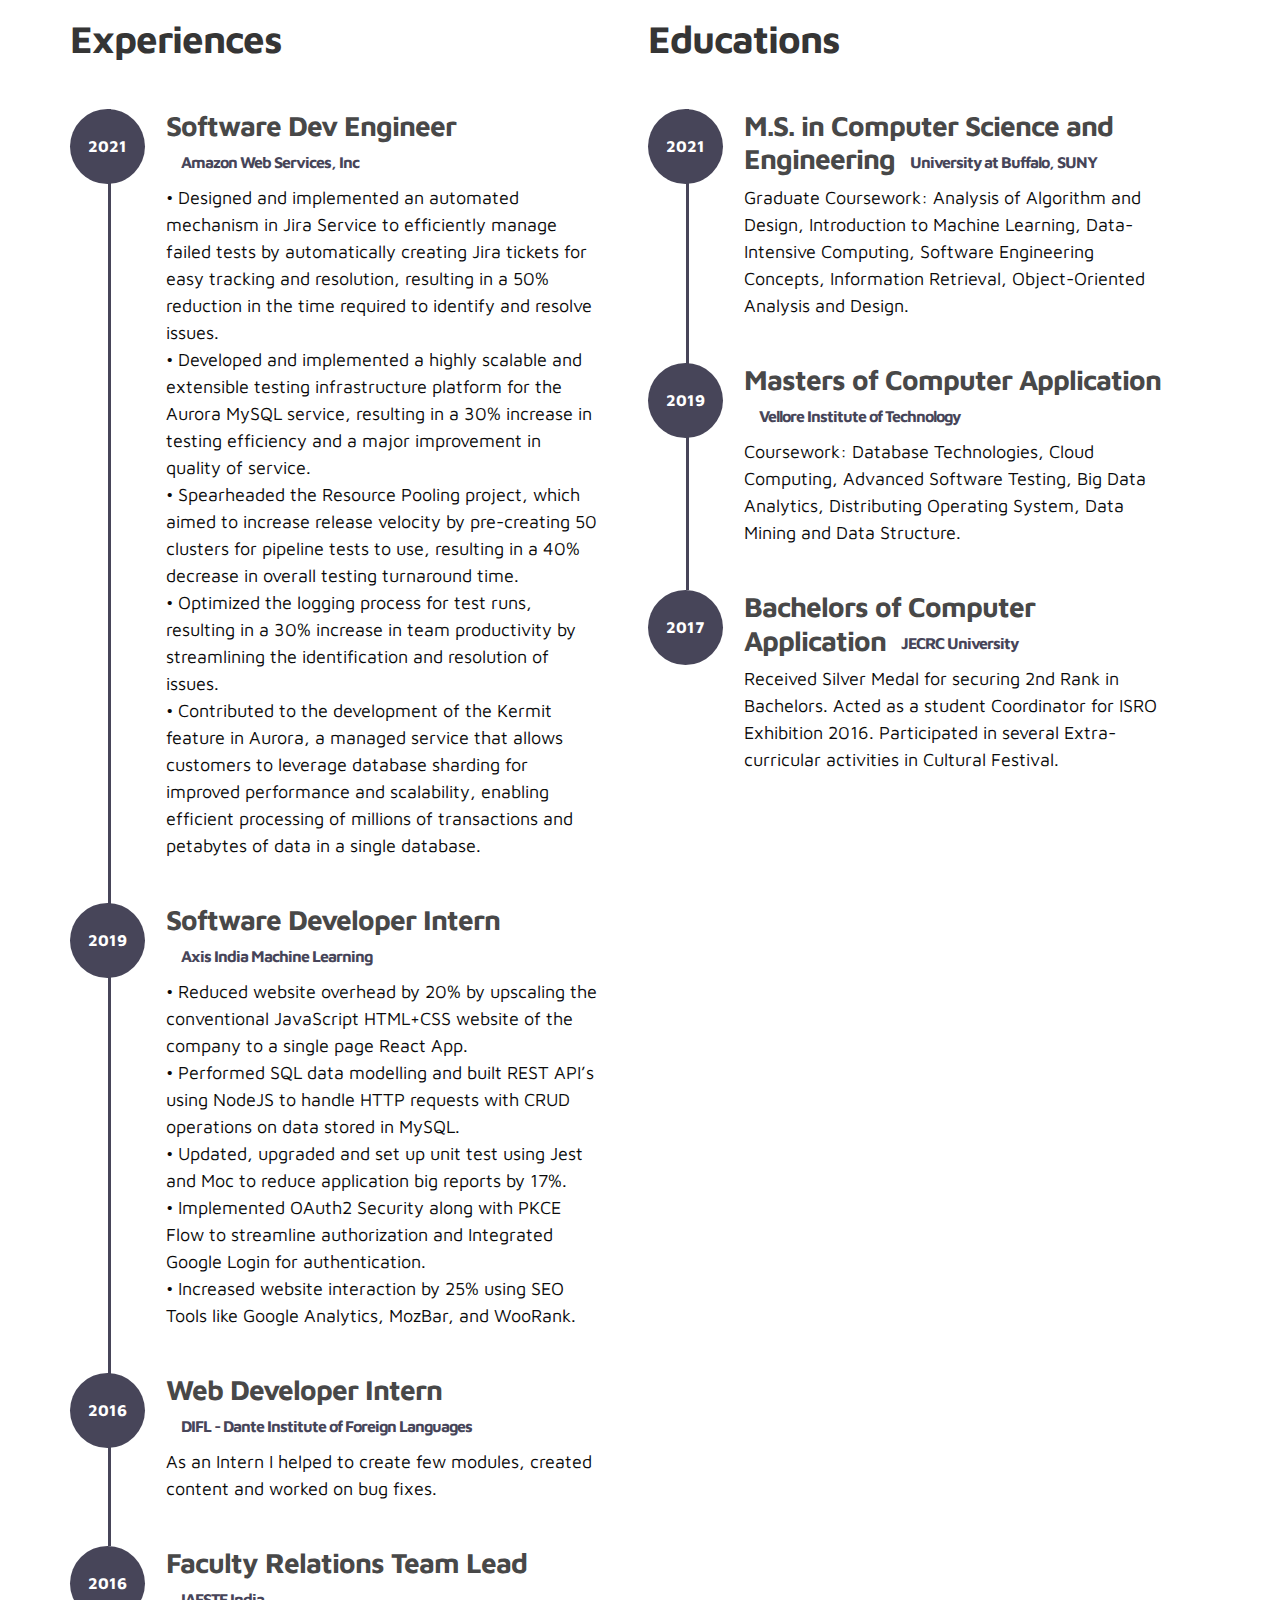
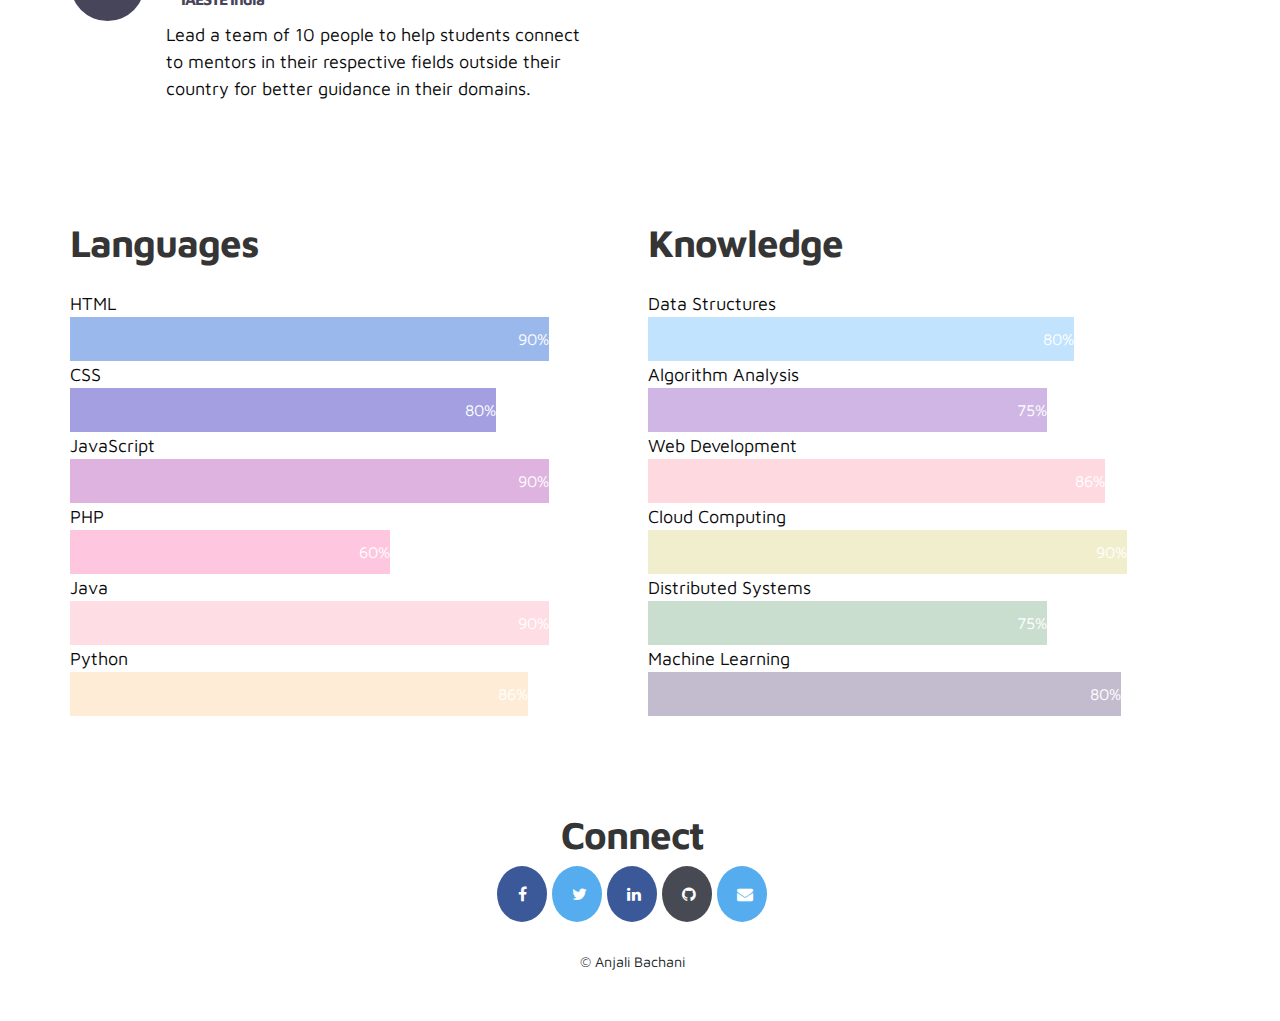
==== commit dd52f74a: "final here" ====
--- a/index.html
+++ b/index.html
@@ -82,7 +82,7 @@
                                 </div>
                         </h1>
 
-                        <p>Hi, I’m Anjali —a Software Development Engineer at Amazon Web Services, with a Master’s degree in Computer Science from the University at Buffalo, SUNY and a strong foundation in software systems. With experience across AWS’s Health AI and Aurora MySQL teams, I’ve built and scaled cloud-native platforms, led complex infrastructure projects, and architected solutions that impact millions.</p>
+                        <p>Hi, I’m Anjali Bachani — a Software Development Engineer at Amazon Web Services, with a Master’s degree in Computer Science from the University at Buffalo, SUNY and a strong foundation in software systems. With experience across AWS’s Health AI and Aurora MySQL teams, I’ve built and scaled cloud-native platforms, led complex infrastructure projects, and architected solutions that impact millions.</p>
 
                         <p>I specialize in cloud computing, distributed systems, and data infrastructure, and thrive in roles where innovation meets real-world impact. Whether it’s accelerating healthcare imaging compliance or building scalable testing platforms, I love creating systems that are both resilient and elegant.</p>
 
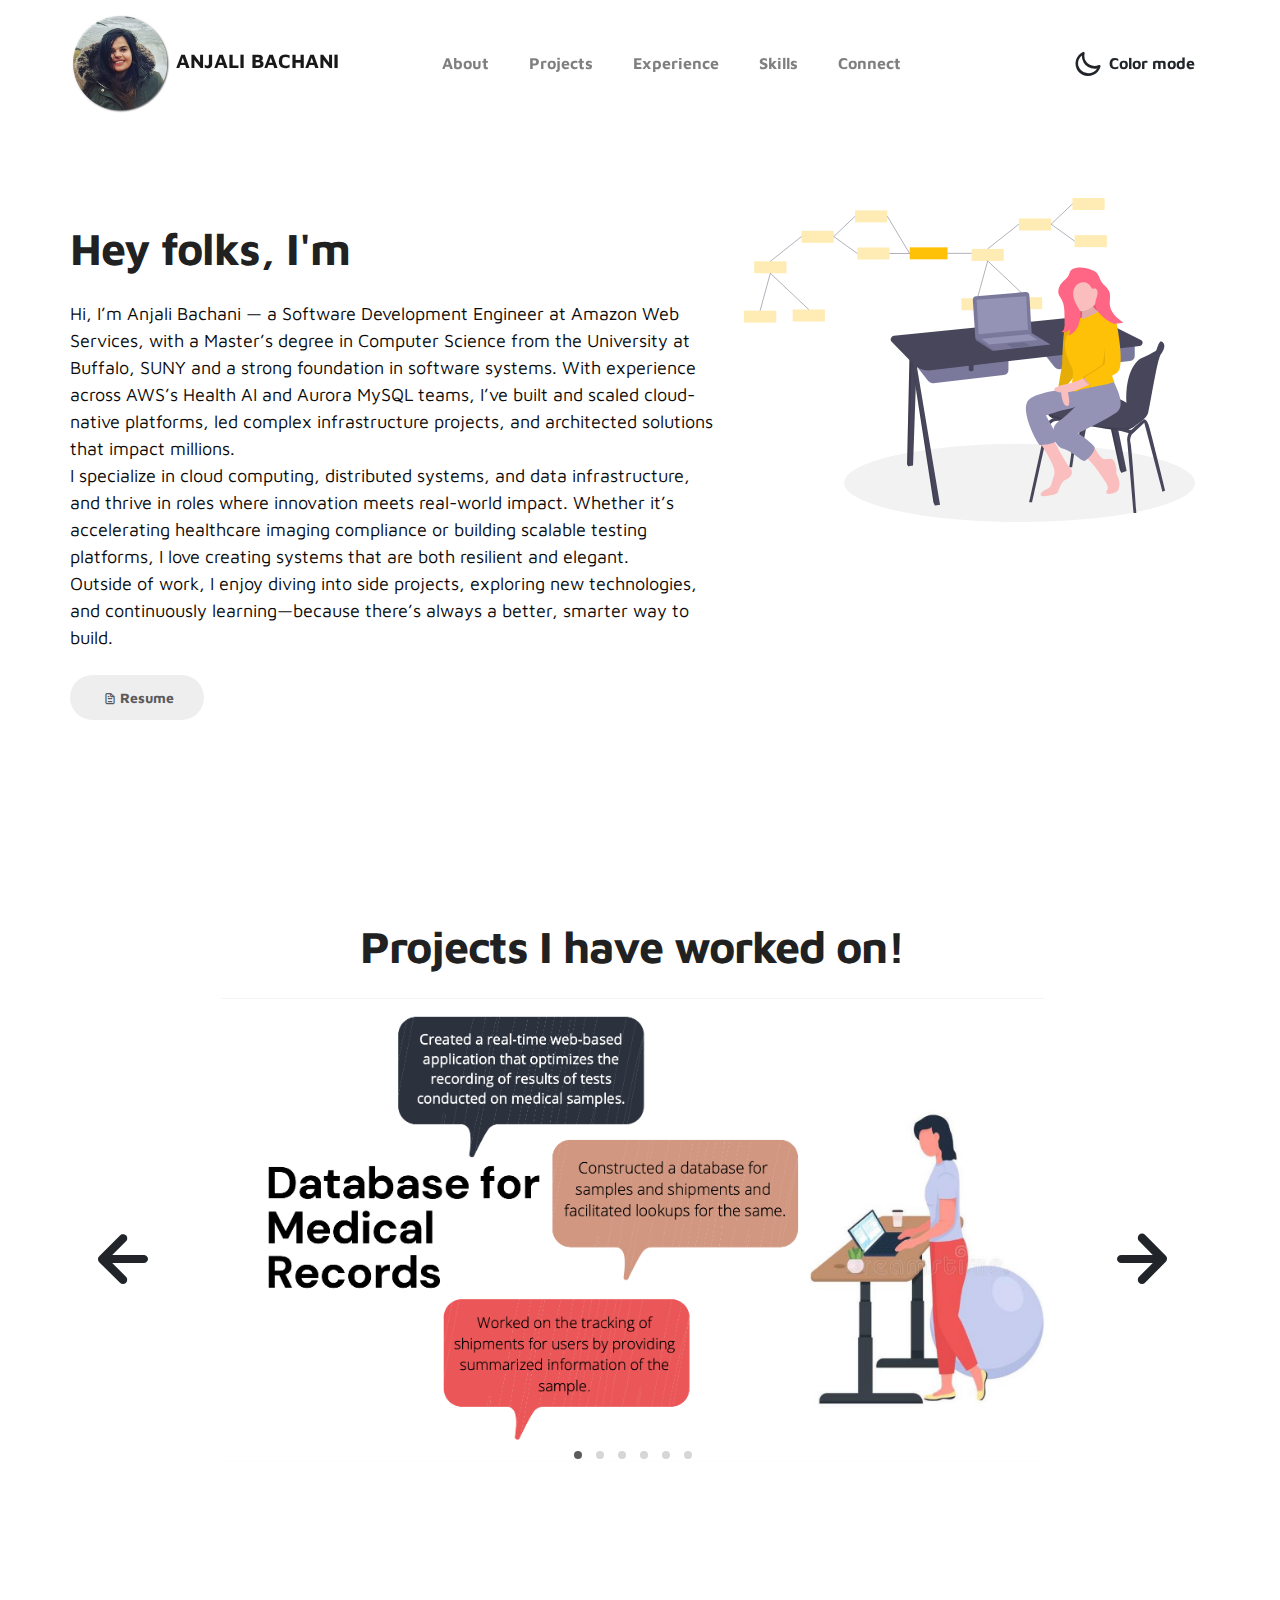
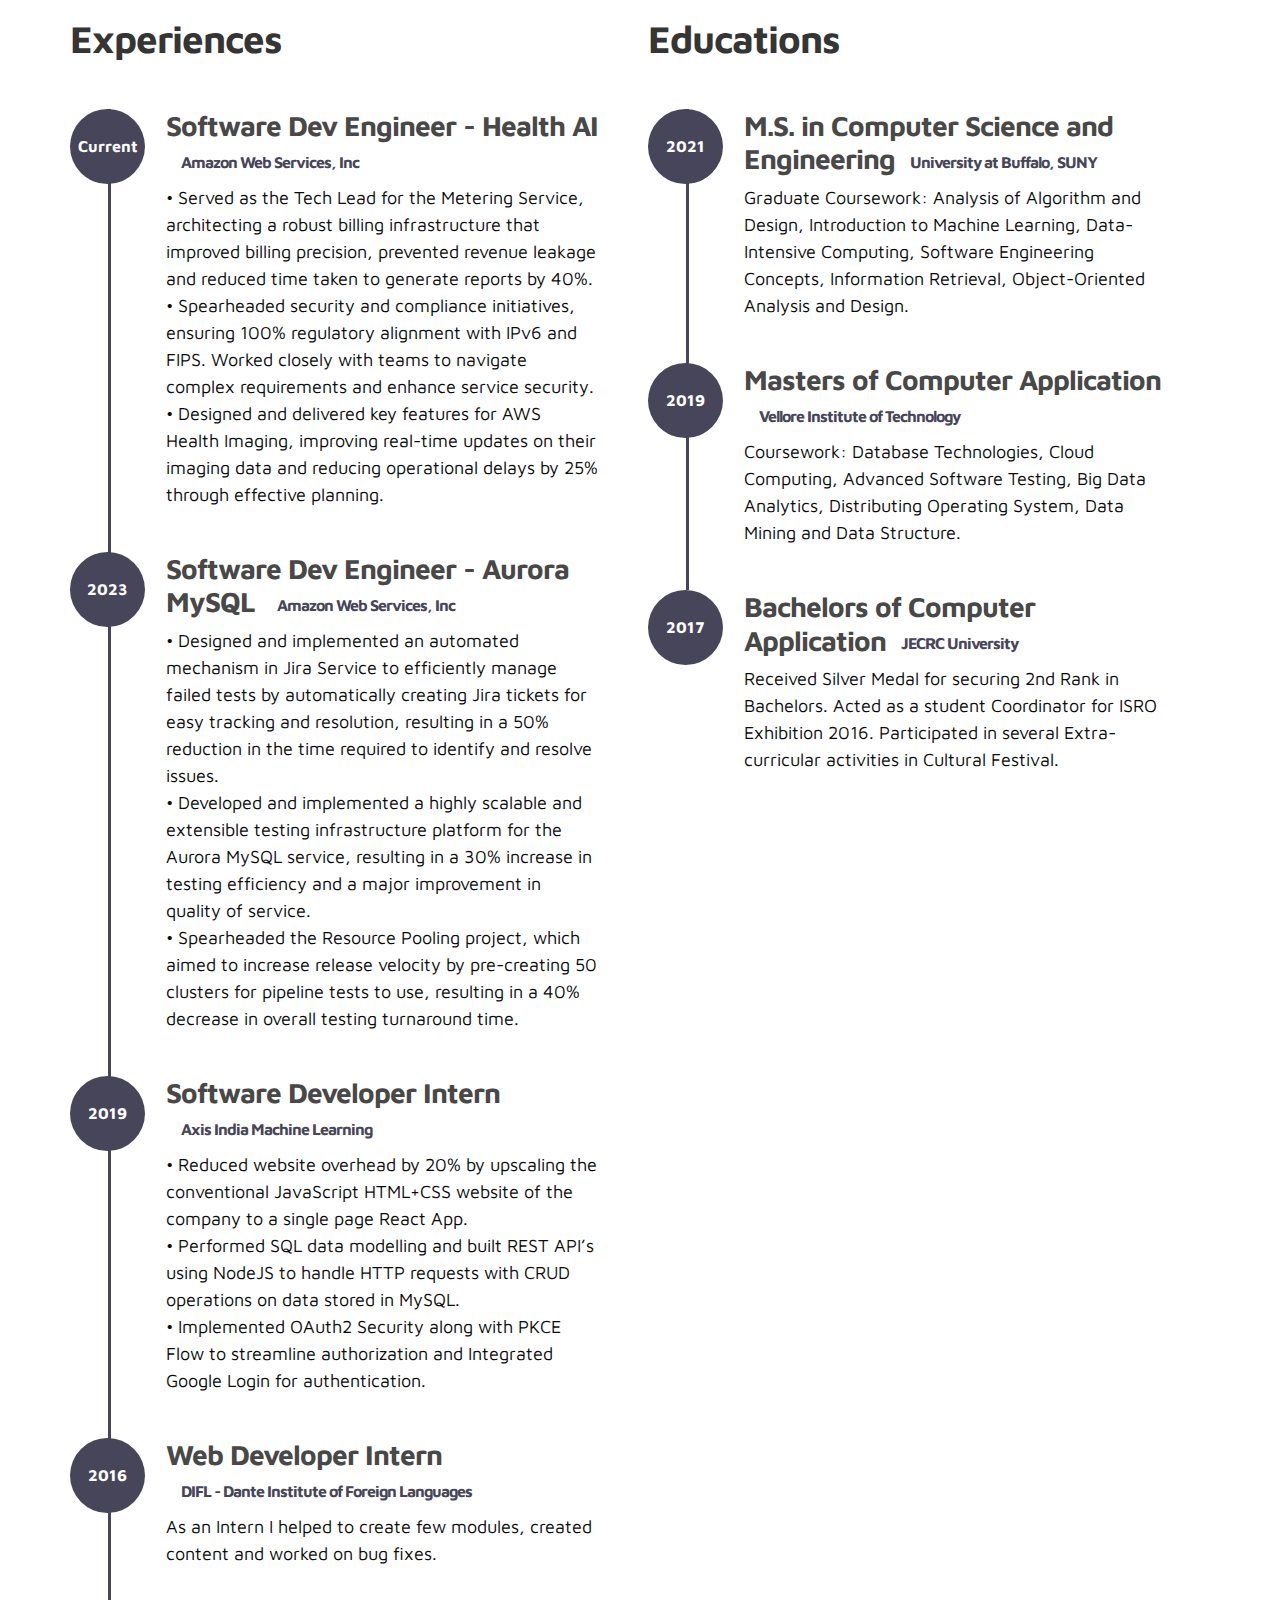
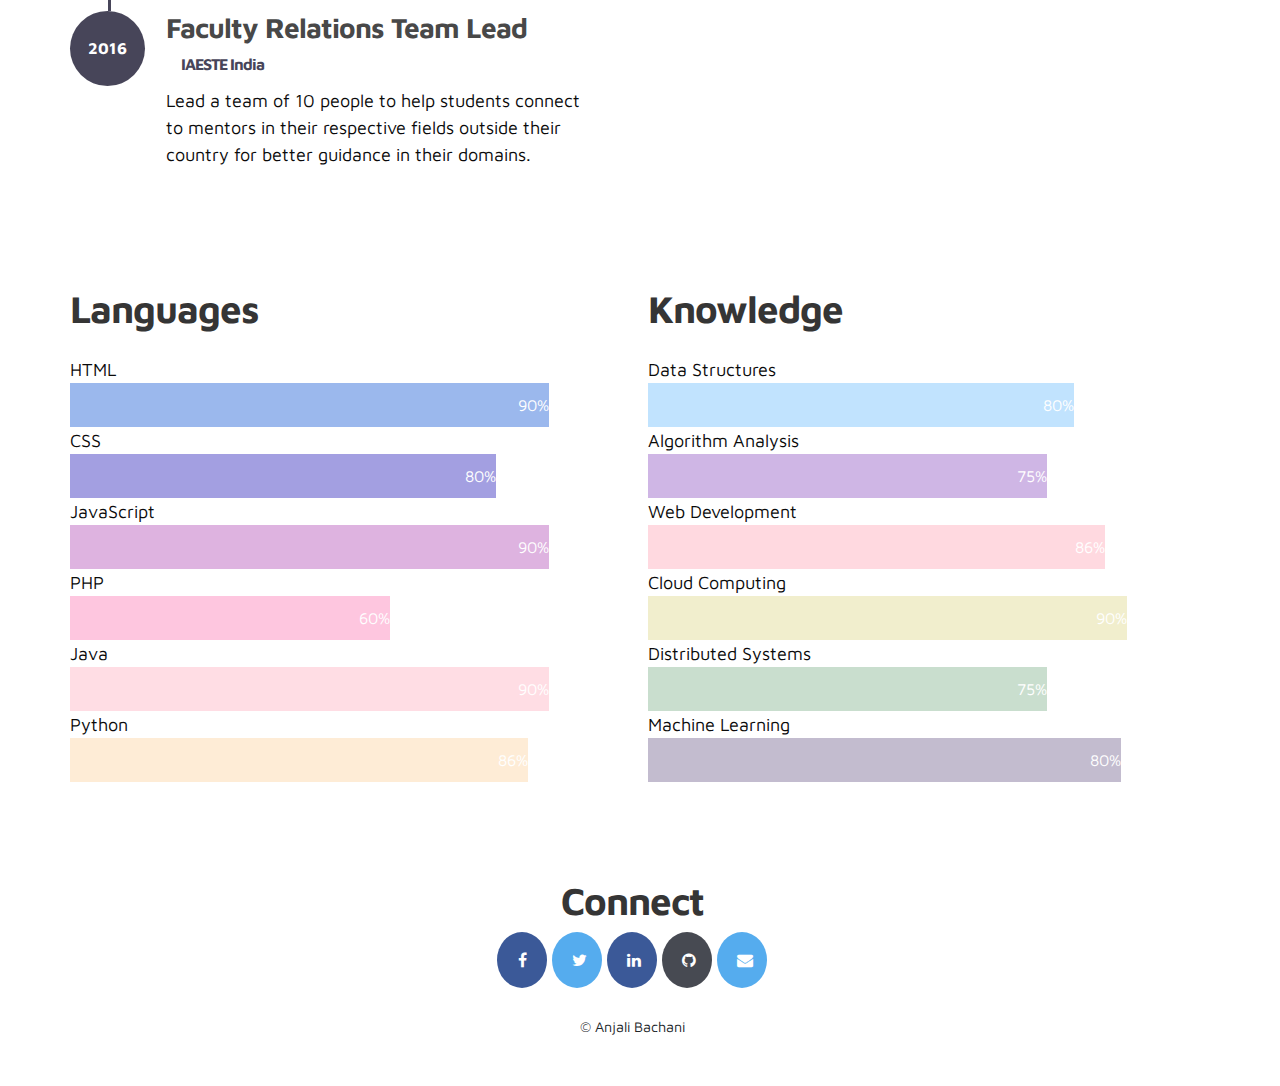
==== commit c3f34584: "new update" ====
--- a/index.html
+++ b/index.html
@@ -168,17 +168,26 @@
                   <h2 class="mb-4">Experiences</h2>
 
                     <div class="timeline">
+                      <div class="timeline-wrapper">
+                        <div class="timeline-yr">
+                             <span>Current</span>
+                        </div>
+                        <div class="timeline-info">
+                             <h3><span>Software Dev Engineer - Health AI</span><small>Amazon Web Services, Inc</small></h3>
+                             <p>• Served as the Tech Lead for the Metering Service, architecting a robust billing infrastructure that improved billing precision, prevented revenue leakage and reduced time taken to generate reports by 40%.</p>
+                             <p>• Spearheaded security and compliance initiatives, ensuring 100% regulatory alignment with IPv6 and FIPS. Worked closely with teams to navigate complex requirements and enhance service security.</p>
+                             <p>• Designed and delivered key features for AWS Health Imaging, improving real-time updates on their imaging data and reducing operational delays by 25% through effective planning.</p>
+                        </div>
+                   </div>
                         <div class="timeline-wrapper">
                              <div class="timeline-yr">
-                                  <span>2021</span>
+                                  <span>2023</span>
                              </div>
                              <div class="timeline-info">
-                                  <h3><span>Software Dev Engineer</span><small>Amazon Web Services, Inc</small></h3>
-                                  <p>•  Designed and implemented an automated mechanism in Jira Service to efficiently manage failed tests by automatically creating Jira tickets for easy tracking and resolution, resulting in a 50% reduction in the time required to identify and resolve issues.</p>
+                                  <h3><span>Software Dev Engineer - Aurora MySQL </span><small>Amazon Web Services, Inc</small></h3>
+                                  <p>• Designed and implemented an automated mechanism in Jira Service to efficiently manage failed tests by automatically creating Jira tickets for easy tracking and resolution, resulting in a 50% reduction in the time required to identify and resolve issues.</p>
                                   <p>• Developed and implemented a highly scalable and extensible testing infrastructure platform for the Aurora MySQL service, resulting in a 30% increase in testing efficiency and a major improvement in quality of service.</p>
-                                  <p>•   Spearheaded the Resource Pooling project, which aimed to increase release velocity by pre-creating 50 clusters for pipeline tests to use, resulting in a 40% decrease in overall testing turnaround time.</p>
-                                  <p>•   Optimized the logging process for test runs, resulting in a 30% increase in team productivity by streamlining the identification and resolution of issues.</p>
-                                  <p>•   Contributed to the development of the Kermit feature in Aurora, a managed service that allows customers to leverage database sharding for improved performance and scalability, enabling efficient processing of millions of transactions and petabytes of data in a single database.</p>
+                                  <p>• Spearheaded the Resource Pooling project, which aimed to increase release velocity by pre-creating 50 clusters for pipeline tests to use, resulting in a 40% decrease in overall testing turnaround time.</p>
                              </div>
                         </div>
                         <div class="timeline-wrapper">
@@ -189,9 +198,7 @@
                                   <h3><span>Software Developer Intern</span><small>Axis India Machine Learning</small></h3>
                                   <p>• Reduced website overhead by 20% by upscaling the conventional JavaScript HTML+CSS website of the company to a single page React App.</p>
                                   <p>• Performed SQL data modelling and built REST API’s using NodeJS to handle HTTP requests with CRUD operations on data stored in MySQL.</p>
-                                  <p>• Updated, upgraded and set up unit test using Jest and Moc to reduce application big reports by 17%.</p>
                                   <p>• Implemented OAuth2 Security along with PKCE Flow to streamline authorization and Integrated Google Login for authentication.</p>
-                                  <p>• Increased website interaction by 25% using SEO Tools like Google Analytics, MozBar, and WooRank.</p>
                              </div>
                         </div>
 
